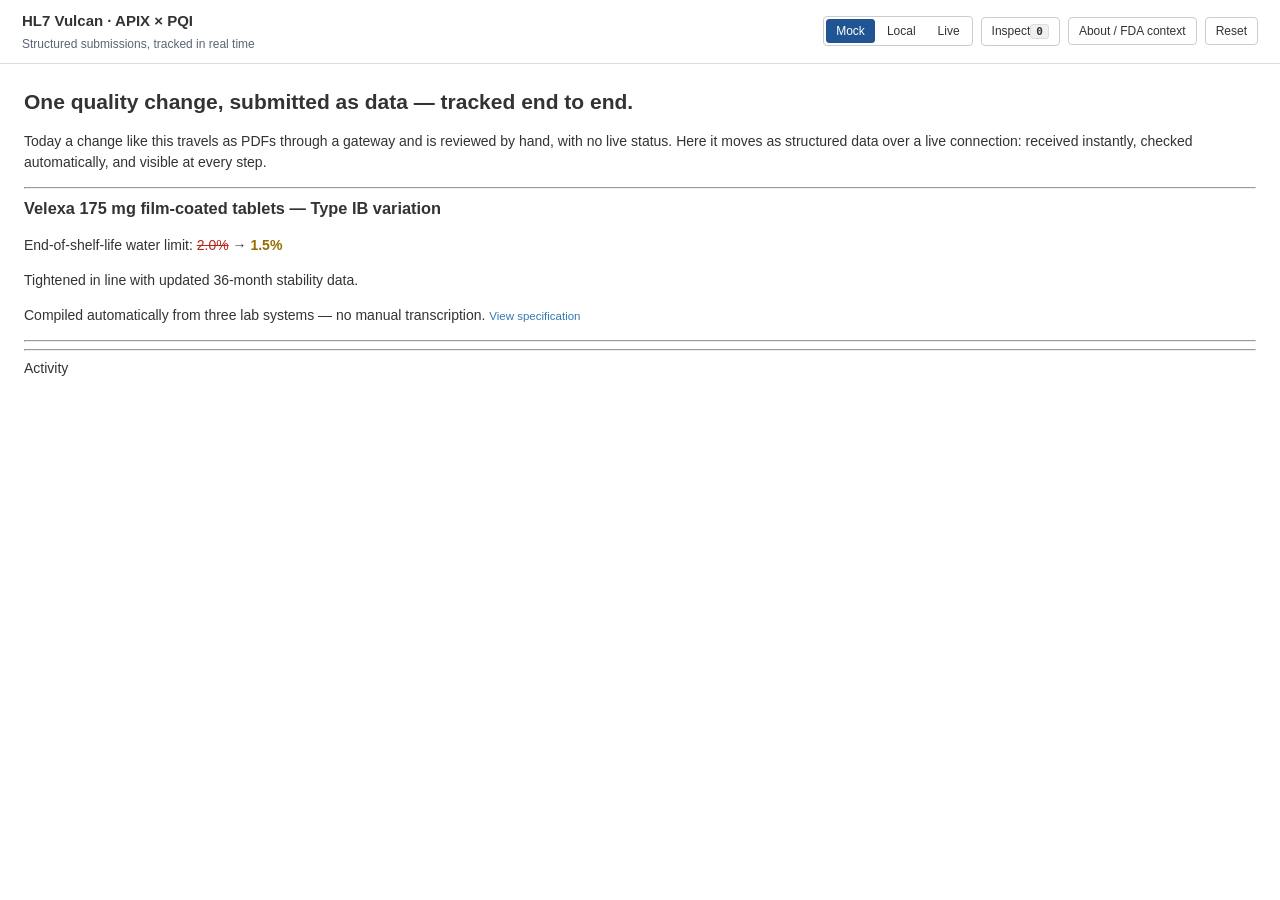
==== index.html @ dad95891 "WIP: new single-column UI shell — app.js/styles.css rebuild in progress Checkpoint of the redesigned" ====
<!DOCTYPE html>
<html lang="en">
<head>
  <meta charset="utf-8">
  <meta name="viewport" content="width=device-width, initial-scale=1">
  <title>APIX × PQI — Pharmaceutical Quality Variation Demo</title>
  <link rel="stylesheet" href="styles.css">
</head>
<body>
  <!-- ============================ HEADER (quiet) ============================ -->
  <header class="topbar">
    <div class="brand">
      <div class="brand-text">
        <h1>HL7 Vulcan · APIX × PQI</h1>
        <p>Structured submissions, tracked in real time</p>
      </div>
    </div>
    <div class="header-tools">
      <div class="backend" id="backend-toggle" role="group" aria-label="Backend">
        <button class="backend-opt on" id="backend-mock">Mock</button>
        <button class="backend-opt" id="backend-local">Local</button>
        <button class="backend-opt" id="backend-live">Live</button>
      </div>
      <input class="local-base" id="local-base" type="text" spellcheck="false"
             aria-label="Local server base URL" value="http://localhost:8080/fhir" hidden>
      <span class="live-indicator" id="live-indicator" hidden>hapi.fhir.org/baseR5</span>
      <button class="tool-btn" id="inspect-toggle" aria-expanded="false" title="Technical detail">
        Inspect <span class="io-count" id="io-count">0</span>
      </button>
      <button class="tool-btn" id="about-btn" title="About this demo / FDA context">About / FDA context</button>
      <button class="tool-btn" id="resetbtn" title="Start over">Reset</button>
    </div>
  </header>

  <!-- =========================== SINGLE-COLUMN STAGE ======================= -->
  <main class="stage" id="stage">
    <div class="column">

      <!-- ===== 2. Value line ===== -->
      <section class="value" aria-label="What this shows">
        <h2 class="value-head">One quality change, submitted as data — tracked end to end.</h2>
        <p class="value-sub">Today a change like this travels as PDFs through a gateway and is reviewed by hand,
          with no live status. Here it moves as structured data over a live connection: received instantly,
          checked automatically, and visible at every step.</p>
      </section>

      <hr class="rule">

      <!-- ===== 3. The case ===== -->
      <section class="case" aria-label="The submission">
        <h3 class="case-title">Velexa 175 mg film-coated tablets <span class="case-kind">— Type IB variation</span></h3>
        <p class="case-change">End-of-shelf-life water limit:
          <span class="diff-old" id="case-old">2.0%</span>
          <span class="case-to">→</span>
          <span class="diff-new" id="case-new">1.5%</span></p>
        <p class="case-reason">Tightened in line with updated 36-month stability data.</p>
        <p class="case-note">Compiled automatically from three lab systems — no manual transcription.
          <button class="link-btn" id="view-spec">View specification</button></p>
      </section>

      <hr class="rule">

      <!-- ===== 4. Workflow tracker ===== -->
      <nav class="tracker" id="tracker" aria-label="Submission progress"></nav>

      <!-- ===== 5. Current-step focus ===== -->
      <section class="focus" id="focus" aria-label="Current step"></section>

      <hr class="rule">

      <!-- ===== 6. Activity log ===== -->
      <section class="log-sec" aria-label="Activity">
        <div class="log-head">Activity</div>
        <div class="log" id="log"></div>
      </section>

      <!-- ===== 7. End payoff (after decision) ===== -->
      <section class="payoff" id="payoff" hidden></section>

      <!-- ===== future state · AI-assisted review (revealed from the payoff) ===== -->
      <div class="future" id="future" hidden></div>

    </div>
  </main>

  <!-- =================== INSPECT slide-over (the ONLY place FHIR appears) === -->
  <aside class="inspect" id="inspect" hidden>
    <div class="inspect-head">
      <span class="inspect-title">Inspect</span>
      <button class="inspect-close" id="inspect-close">×</button>
    </div>
    <div class="inspect-body">
      <p class="inspect-tech-note">Technical detail — real FHIR R5.</p>
      <div class="inspect-focus" id="inspect-focus"></div>
      <div class="inspect-sec" id="audit-sec" hidden>Audit trail
        <span class="audit-count" id="audit-count">0</span></div>
      <div class="audit-note" id="audit-note" hidden><code>Provenance</code> · 21 CFR Part 11 / ALCOA</div>
      <div class="audit-wrap" id="audit-wrap" hidden></div>
      <div class="inspect-sec">API calls</div>
      <div class="io-list" id="io-list"></div>
    </div>
  </aside>

  <script src="js/highlight.js"></script>
  <script src="js/codesystems.js"></script>
  <script src="js/terminology.js"></script>
  <script src="js/config.js"></script>
  <script src="js/fhir-server.js"></script>
  <script src="js/client.js"></script>
  <script src="js/seed.js"></script>
  <script src="js/pqi.js"></script>
  <script src="js/scenario.js"></script>
  <script src="js/store.js"></script>
  <script src="js/app.js"></script>
</body>
</html>
---- styles.css ----
/* APIX × PQI demo — re-skinned to the HL7 FHIR Implementation Guide aesthetic
   (build.fhir.org / hl7.org/fhir). Flat, sober, standards-grade. No external
   fonts/CDNs; file:// safe. NO gradients, NO box-shadows. */
:root {
  --bg: #ffffff;
  --bg-alt: #f7f8f9;          /* zebra / code panels */
  --ink: #333333;
  --ink-soft: #5b6573;
  --line: #dddddd;
  --line-strong: #c2cedd;
  --link: #337ab7;
  --link-hover: #23527c;
  --navy: #205493;            /* sparing headings / accent */
  --box-bg: #eef2f7;
  --box-border: #c2cedd;
  --resourcebox-bg: #d9e0e7;  /* iconic FHIR "Generated Narrative" box */
  --resourcebox-border: #8da1b4;
  --th-bg: #f0f0f0;
  /* status — muted, text/labels only */
  --green: #2e7d32;
  --amber: #946c00;
  --red: #b3261e;
  --green-bg: #eef6ee;
  --amber-bg: #fbf4e0;
  --red-bg: #f8e7e6;
  --radius: 4px;
  /* data-origin colors (Author assembly) — reuse the sober status tokens:
     LIMS = blue (--link) · Stability = green (--green) · Method = amber (--amber). */
  --org-lims: #337ab7;
  --org-stab: #2e7d32;
  --org-meth: #946c00;
}
* { box-sizing: border-box; }
[hidden] { display: none !important; }
html, body { height: 100%; margin: 0; }
body {
  background: var(--bg); color: var(--ink);
  font-family: "Helvetica Neue", Helvetica, Arial, system-ui, sans-serif;
  display: flex; flex-direction: column; height: 100vh; overflow: hidden; font-size: 14px; line-height: 1.5;
}
h1, h2, h3 { margin: 0; font-weight: 700; color: var(--ink); }
a { color: var(--link); text-decoration: none; }
a:hover { color: var(--link-hover); text-decoration: underline; }
.dim, .muted { color: var(--ink-soft); }
code, pre, .mono { font-family: Consolas, "Lucida Console", "Courier New", monospace; }

/* ---------- top bar + IG tab strip ---------- */
.topbar { display: flex; align-items: center; justify-content: space-between; gap: 24px;
  padding: 10px 22px; background: var(--bg); border-bottom: 1px solid var(--line); }
.brand { display: flex; align-items: center; gap: 12px; }
.logo { font-weight: 700; letter-spacing: .5px; background: var(--navy); color: #fff;
  width: 34px; height: 34px; display: grid; place-items: center; border-radius: var(--radius);
  font-size: 13px; font-family: Consolas, "Courier New", monospace; }
.brand-text h1 { font-size: 15px; font-weight: 700; }
.brand-text p { margin: 2px 0 0; font-size: 12px; color: var(--ink-soft); }

/* I/O inspector toggle (header) */
.io-count { min-width: 18px; text-align: center; font-family: Consolas, monospace; font-size: 11px; font-weight: 700;
  color: var(--ink); background: var(--th-bg); border: 1px solid var(--line); border-radius: 3px; padding: 0 5px; }

/* ---------- backend toggle + live indicator + tools ---------- */
.header-tools { display: flex; align-items: center; gap: 8px; flex-wrap: wrap; }
.backend { display: inline-flex; align-items: center; gap: 2px; background: var(--bg); border: 1px solid #ccc;
  border-radius: var(--radius); padding: 2px; }
.backend-label { font-size: 10px; font-weight: 700; letter-spacing: .4px; text-transform: uppercase;
  color: var(--ink-soft); padding: 0 6px 0 4px; }
.backend-opt { font-family: inherit; font-size: 12px; font-weight: 400; cursor: pointer; color: var(--ink);
  background: transparent; border: 1px solid transparent; border-radius: 3px; padding: 4px 9px; white-space: nowrap; }
.backend-opt:hover { background: var(--bg-alt); }
.backend-opt.on { color: #fff; background: var(--navy); border-color: var(--navy); }
.backend.live #backend-live.on { color: #fff; background: var(--red); border-color: var(--red); }
.backend.local #backend-local.on { color: #fff; background: var(--green); border-color: var(--green); }
.live-indicator { display: inline-flex; align-items: center; gap: 6px; font-size: 11px; font-weight: 700;
  color: var(--red); background: var(--red-bg); border: 1px solid var(--red); border-radius: 3px; padding: 3px 9px;
  white-space: nowrap; }
.live-indicator small { font-weight: 400; color: var(--ink-soft); }
.local-indicator { display: inline-flex; align-items: center; gap: 6px; font-size: 11px; font-weight: 700;
  color: var(--green); background: var(--green-bg); border: 1px solid var(--green); border-radius: 3px; padding: 3px 6px;
  white-space: nowrap; }
.local-indicator small { font-weight: 400; color: var(--ink-soft); }
.local-base { font-family: inherit; font-size: 11px; font-weight: 400; color: var(--ink); background: var(--bg);
  border: 1px solid var(--green); border-radius: 3px; padding: 2px 5px; width: 178px; }
.tool-btn { display: inline-flex; align-items: center; cursor: pointer; font-family: inherit; text-decoration: none;
  font-size: 12px; font-weight: 400; color: var(--ink); background: var(--bg); border: 1px solid #ccc;
  border-radius: var(--radius); padding: 6px 10px; white-space: nowrap; }
.tool-btn:hover { background: var(--bg-alt); text-decoration: none; color: var(--ink); }
.tool-btn.on { color: var(--navy); border-color: var(--line-strong); background: var(--box-bg); }

/* in-flight Next button while a step awaits a real round-trip */
.btn-primary.busy { opacity: .65; cursor: progress; }
.btn-primary.busy::after { content: '\2026'; }

/* "View on public server" verify link — a normal prominent monospace blue link */
.verify-link { font-family: Consolas, "Courier New", monospace; font-size: 12px; font-weight: 700;
  color: var(--link); text-decoration: underline; margin-left: 8px; white-space: nowrap; }
.verify-link:hover { color: var(--link-hover); }
.io-verify { margin-top: 8px; }
.conv-msg .verify-link { margin-left: 8px; }
.live-note { color: var(--amber); font-weight: 400; }
.about-table td { vertical-align: top; }
.val-table .sim { color: var(--amber); font-weight: 700; }
/* honesty / maturity callout in the About-FDA panel — sober amber, IG-styled */
.fda-honesty { font-size: 12.5px; line-height: 1.55; color: var(--ink); background: var(--amber-bg);
  border: 1px solid #e6d49a; border-left: 3px solid var(--amber); border-radius: var(--radius);
  padding: 9px 12px; margin: 4px 0 6px; }

/* ---------- status spine — the always-visible anchor ---------- */
.spine { display: flex; align-items: center; gap: 0; padding: 10px 24px; background: var(--bg-alt);
  border-bottom: 1px solid var(--line); overflow-x: auto; }
.sp-node { display: flex; align-items: center; gap: 8px; white-space: nowrap; flex-shrink: 0; }
.sp-mark { width: 18px; height: 18px; border-radius: 50%; border: 1px solid var(--line); background: var(--bg);
  display: grid; place-items: center; font-size: 10px; color: transparent; flex-shrink: 0; }
.sp-lbl { font-size: 12.5px; color: var(--ink-soft); }
.sp-ts { font-size: 10.5px; color: var(--ink-soft); font-family: Consolas, monospace; }
.sp-sep { flex: 1; min-width: 18px; height: 1px; background: var(--line); margin: 0 10px; }
.sp-node.done .sp-mark { background: var(--green); border-color: var(--green); color: #fff; }
.sp-node.done .sp-mark::after { content: "\2713"; }
.sp-node.done .sp-lbl { color: var(--ink); }
.sp-node.cur .sp-mark { border-color: var(--navy); background: var(--navy); color: #fff; }
.sp-node.cur .sp-lbl { color: var(--navy); font-weight: 700; }

/* ---------- stage + two role panes ---------- */
.stage { flex: 1; overflow: auto; padding: 22px 24px; min-height: 0; }
.panes { display: grid; grid-template-columns: 1fr 1fr; gap: 22px; max-width: 1280px; margin: 0 auto;
  align-items: start; }
.pane { background: var(--bg); border: 1px solid var(--line); border-radius: var(--radius);
  padding: 0; min-height: 360px; transition: border-color 120ms ease; }
.pane.is-active { border-color: var(--line-strong); }
.pane:not(.is-active) { opacity: .82; }
.pane-head { display: flex; align-items: baseline; gap: 9px; padding: 13px 18px; border-bottom: 1px solid var(--line); }
.pane.is-active .pane-head { background: var(--box-bg); }
.pane-title { font-size: 15px; font-weight: 700; color: var(--ink); }
.pane-head small { margin-left: auto; color: var(--ink-soft); font-weight: 400; font-size: 11px;
  text-transform: uppercase; letter-spacing: .5px; }
.ph-tag { font-family: Consolas, monospace; font-size: 11px; font-weight: 700; color: var(--navy);
  background: var(--box-bg); border: 1px solid var(--box-border); border-radius: 3px; padding: 1px 6px; }
.pane.is-active .ph-tag { background: var(--bg); }
.pane-body { padding: 16px 18px; display: flex; flex-direction: column; gap: 16px; }

.stage-block { }
.block-label { font-size: 11px; font-weight: 700; text-transform: uppercase; letter-spacing: .6px;
  color: var(--navy); margin-bottom: 12px; display: flex; align-items: center; justify-content: space-between; gap: 10px; }
.empty-state { color: var(--ink-soft); text-align: center; padding: 80px 0; font-size: 14px; }

.row-changed { background: var(--amber-bg); }
.diff-old { color: var(--red); text-decoration: line-through; }
.diff-new { color: var(--amber); font-weight: 700; }

/* Author · harmonization mapping table (fills row by row) */
.map-table { width: 100%; font-size: 12.5px; }
.map-table th, .map-table td { padding: 6px 9px; border: 1px solid var(--line); text-align: left; vertical-align: top; }
.map-table th { background: var(--th-bg); font-weight: 700; font-size: 11px; }
/* each row arrives FROM its source: slides in from the left carrying a colored
   source lane (the left border). Calm, staggered (~140ms), no bounce. */
.map-row { opacity: 0; transform: translateX(-8px); transition: opacity 160ms ease, transform 160ms ease; }
.map-row.in { opacity: 1; transform: none; }
.map-row td:first-child { border-left-width: 3px; }
.map-row.org-lims td:first-child { border-left-color: var(--org-lims); }
.map-row.org-stab td:first-child { border-left-color: var(--org-stab); }
.map-row.org-meth td:first-child { border-left-color: var(--org-meth); }
.map-table code { font-family: Consolas, "Courier New", monospace; font-size: 11px; color: var(--ink-soft); }
.m-disp { color: var(--ink); }
.m-tgt { color: var(--navy); font-weight: 700; }
.m-src { font-size: 11px; color: var(--ink-soft); white-space: nowrap; }
.m-src .src-dot { display: inline-block; margin-right: 5px; vertical-align: middle; }

/* Author · consolidated spec (compact table + Document/FHIR toggle) */
.seg { display: inline-flex; border: 1px solid #ccc; border-radius: var(--radius); overflow: hidden; background: var(--bg); }
.seg-btn { cursor: pointer; border: none; background: var(--bg); color: var(--ink); font-family: inherit;
  font-size: 12px; font-weight: 400; padding: 5px 12px; }
.seg-btn + .seg-btn { border-left: 1px solid #ccc; }
.seg-btn.on { background: var(--navy); color: #fff; }
.seg-btn:not(.on):hover { background: var(--bg-alt); }
.cons-change { margin: 0 0 12px; font-size: 12.5px; color: var(--ink); background: var(--amber-bg);
  padding: 9px 12px; border-radius: var(--radius); border-left: 3px solid var(--amber); }
.chg-tag { font-size: 10px; font-weight: 700; text-transform: uppercase; letter-spacing: .4px;
  color: var(--ink-soft); margin-right: 6px; }
.spec-table { width: 100%; font-size: 12.5px; }
.spec-table th, .spec-table td { padding: 6px 9px; border: 1px solid var(--line); text-align: left; vertical-align: top; }
.spec-table th { background: var(--th-bg); font-weight: 700; font-size: 11px; }
.cons-json { max-height: 340px; margin: 0; }

/* Industry · Track — quiet activity feed */
.feed { display: flex; flex-direction: column; gap: 5px; max-height: 240px; overflow: auto; }
.feed-row { display: flex; align-items: baseline; gap: 10px; padding: 6px 10px; border: 1px solid var(--line);
  border-left: 3px solid var(--green); border-radius: var(--radius); background: var(--bg-alt); font-size: 12.5px; }
.feed-time { font-family: Consolas, monospace; font-size: 10.5px; color: var(--ink-soft); flex-shrink: 0; }
.feed-msg { color: var(--ink); flex: 1; line-height: 1.5; }
.link-btn { border: none; background: none; color: var(--link); cursor: pointer; font-size: 11.5px;
  font-weight: 400; font-family: inherit; padding: 0; flex-shrink: 0; }
.link-btn:hover { text-decoration: underline; }

/* ---------- documents (both panes) ---------- */
.pkg-head, .payload-head { font-size: 11px; color: var(--ink-soft); text-transform: uppercase; letter-spacing: .6px;
  margin-bottom: 8px; font-weight: 700; }
.doc { display: flex; align-items: center; gap: 9px; padding: 7px 10px; border: 1px solid var(--line);
  border-radius: var(--radius); margin-bottom: 5px; font-size: 12.5px; background: var(--bg-alt); }
.doc-spec { border-color: var(--line-strong); background: var(--box-bg); }
.doc-ic { font-family: Consolas, "Courier New", monospace; font-size: 10px; font-weight: 700; color: var(--ink-soft);
  background: var(--bg); border: 1px solid var(--line); border-radius: 3px; padding: 1px 5px; flex-shrink: 0; }
.doc-title { flex: 1; overflow: hidden; text-overflow: ellipsis; white-space: nowrap; }
.doc-size { color: var(--ink-soft); font-size: 10.5px; font-family: Consolas, monospace; }

/* ---------- automatic in-flight chain (conformance / received / validated) ---------- */
/* The conformance tag on the landed payload, and the regulator's auto-summary.
   Sober green when satisfied, never shouty — these are automatic, not human acts. */
.conf-line { margin: 2px 0 8px; display: flex; align-items: center; gap: 8px; flex-wrap: wrap; }
.conf-tag { font-size: 11px; font-weight: 700; border-radius: var(--radius); padding: 2px 8px;
  border: 1px solid var(--line); }
.conf-ok { color: var(--green); background: var(--green-bg); border-color: #c3ddc4; }
.conf-err { color: #fff; background: var(--red); border-color: var(--red); }
.conf-note { font-size: 11px; color: var(--ink-soft); font-family: Consolas, monospace; }
.lbl-auto { font-weight: 600; color: var(--green); background: var(--green-bg); border: 1px solid #c3ddc4;
  border-radius: 999px; padding: 0 7px; font-size: 9.5px; letter-spacing: .3px; margin-left: 6px; text-transform: none; }
.reg-auto { display: flex; align-items: center; gap: 8px; flex-wrap: wrap; margin: 8px 0 4px;
  padding: 8px 10px; background: var(--green-bg); border: 1px solid #c3ddc4; border-radius: var(--radius); }
.reg-auto-lbl { font-size: 10.5px; font-weight: 700; text-transform: uppercase; letter-spacing: .5px;
  color: var(--green); margin-right: auto; }
.auto-tag { font-size: 11.5px; color: var(--ink-soft); }
.auto-tag.on { color: var(--green); font-weight: 700; }

/* ---------- Health Authority — received / review ---------- */
.reg-status { display: flex; align-items: center; gap: 8px; flex-wrap: wrap; margin-bottom: 14px;
  background: var(--bg-alt); border: 1px solid var(--line); border-radius: var(--radius); padding: 10px 12px; }
.reg-status .rs-label { font-size: 12px; color: var(--ink-soft); margin-right: auto; }
.badge { font-size: 11.5px; padding: .15em .5em; border-radius: 3px; border: 1px solid var(--line);
  background: var(--th-bg); color: var(--ink); }
.badge-status { color: var(--navy); border-color: var(--box-border); background: var(--box-bg); font-family: Consolas, monospace; }
.badge-biz { color: var(--amber); border-color: #e3cd92; background: var(--amber-bg); font-weight: 700; }
.badge-proc { color: var(--ink-soft); font-family: Consolas, monospace; }

.review-actions { display: flex; gap: 8px; flex-wrap: wrap; margin: 10px 0; }
.review-actions button { cursor: pointer; border: 1px solid #ccc; background: var(--bg); color: var(--ink);
  border-radius: var(--radius); padding: 7px 12px; font-size: 12.5px; font-weight: 400; font-family: inherit; }
.review-actions button:hover { background: var(--bg-alt); }
.review-actions .btn-accent { border-color: var(--line-strong); color: var(--navy); }
.val-sub { font-size: 12px; color: var(--ink-soft); margin: 10px 0 8px; }

/* ---------- per-side workflow (the driver) ---------- */
.flow { list-style: none; margin: 0 0 4px; padding: 0; display: flex; flex-direction: column; gap: 8px; }
.flow:empty { display: none; }
.fl-item { display: flex; align-items: flex-start; gap: 10px; }
.fl-mark { width: 16px; height: 16px; border-radius: 50%; border: 1px solid var(--line); background: var(--bg);
  display: grid; place-items: center; font-size: 9px; color: transparent; flex-shrink: 0; margin-top: 3px; }
.fl-mark.fl-done { background: var(--green); border-color: var(--green); color: #fff; }
.fl-mark.fl-done::after { content: "\2713"; }
.fl-mark.fl-live { border-color: var(--navy); background: var(--navy); }
.fl-body { flex: 1; min-width: 0; }
.fl-label { font-size: 13px; color: var(--ink); padding-top: 1px; }
.fl-done .fl-label { color: var(--ink-soft); }
.fl-pending .fl-label { color: var(--ink-soft); }
.fl-wait { font-size: 11.5px; color: var(--ink-soft); font-style: italic; margin-top: 2px; }
.fl-action { margin-top: 0; }

/* ---------- subscription-notification crossing cue (between the panes) ---------- */
.xing { position: absolute; top: 6px; left: 50%; transform: translateX(-50%); z-index: 40;
  display: inline-flex; align-items: center; gap: 8px; pointer-events: none;
  background: var(--box-bg); border: 1px solid var(--box-border); border-radius: 999px;
  padding: 5px 13px; font-size: 12px; opacity: 0; }
.xing.show { animation: xing-cross 1500ms ease both; }
.xing-tag { font-family: Consolas, monospace; font-size: 10.5px; font-weight: 700; color: var(--navy);
  text-transform: uppercase; letter-spacing: .4px; }
.xing-arrow { color: var(--navy); font-weight: 700; }
.xing-dest { font-size: 12px; font-weight: 700; color: var(--ink); }
.xing-msg { font-size: 11.5px; color: var(--ink-soft); border-left: 1px solid var(--line); padding-left: 8px; }
@keyframes xing-cross {
  0% { opacity: 0; transform: translateX(-50%) translateY(-4px); }
  18% { opacity: 1; transform: translateX(-50%) translateY(0); }
  82% { opacity: 1; transform: translateX(-50%) translateY(0); }
  100% { opacity: 0; transform: translateX(-50%) translateY(2px); }
}
.stage { position: relative; }
/* the receiving pane briefly emphasizes */
.pane.recv { animation: pane-recv 900ms ease both; }
@keyframes pane-recv {
  0% { border-color: var(--navy); background: var(--box-bg); }
  100% { border-color: var(--line); background: var(--bg); }
}

/* ---------- Author · data-origin legend + color-coded assembly ---------- */
.src-legend { display: flex; flex-wrap: wrap; gap: 12px; margin-bottom: 12px; }
.src-legend:empty { display: none; }
.src-chip { display: inline-flex; align-items: center; gap: 6px; font-size: 11.5px; color: var(--ink-soft); }
.src-dot { width: 9px; height: 9px; border-radius: 50%; flex-shrink: 0; }
.org-lims .src-dot, .org-lims.src-dot { background: var(--org-lims); }
.org-stab .src-dot, .org-stab.src-dot { background: var(--org-stab); }
.org-meth .src-dot, .org-meth.src-dot { background: var(--org-meth); }
/* tint each datum by origin: a subtle colored left-border (not a full fill) */
.spec-table .org-cell { border-left-width: 3px; }
.spec-table .org-cell.org-lims { border-left-color: var(--org-lims); }
.spec-table .org-cell.org-stab { border-left-color: var(--org-stab); }
.spec-table .org-cell.org-meth { border-left-color: var(--org-meth); }
.spec-table .org-th { border-bottom-width: 3px; }
.spec-table .org-th.org-lims { border-bottom-color: var(--org-lims); }
.spec-table .org-th.org-stab { border-bottom-color: var(--org-stab); }
.spec-table .org-th.org-meth { border-bottom-color: var(--org-meth); }
/* gentle staggered assembly reveal (no bounce) */
.spec-table tr.asm { opacity: 0; transform: translateY(3px); transition: opacity 180ms ease, transform 180ms ease; }
.spec-table tr.asm.in { opacity: 1; transform: none; }

/* ---------- controls (Reset + tiny progress) ---------- */
.controls { display: flex; align-items: center; gap: 14px; padding: 12px 24px; background: var(--bg); border-top: 1px solid var(--line); }
.progress { flex: 1; font-size: 12px; color: var(--ink-soft); font-family: Consolas, monospace; }
.btn-primary { cursor: pointer; border: 1px solid #2e6da4; border-radius: var(--radius); padding: 8px 18px;
  font-size: 13.5px; font-weight: 400; background: var(--link); color: #fff; font-family: inherit; }
.btn-primary:hover { background: var(--link-hover); }
.btn-primary:disabled { opacity: .5; cursor: default; }
.btn-ghost { cursor: pointer; border: 1px solid #ccc; background: var(--bg); color: var(--ink);
  border-radius: var(--radius); padding: 8px 14px; font-size: 13px; font-family: inherit; }
.btn-ghost:hover { background: var(--bg-alt); }

/* FHIR "Generated Narrative" resource box for JSON / resource displays */
.modal-json { font-family: Consolas, "Lucida Console", "Courier New", monospace; font-size: 12.5px; line-height: 1.5;
  white-space: pre-wrap; background: var(--bg-alt); color: var(--ink); border: 1px solid var(--line);
  border-radius: var(--radius); padding: 14px; max-height: 66vh; overflow: auto; }
.tok-key { color: var(--navy); font-weight: 700; } .tok-str { color: #0a7d52; } .tok-num { color: #a6510a; }
.tok-bool { color: #8a2a90; } .tok-null { color: var(--ink-soft); }

/* rendered eCTD doc */
.ectd-doc { border: 1px solid var(--line); border-radius: var(--radius); padding: 22px 26px; background: var(--bg); }
.ectd-head { display: flex; justify-content: space-between; font-size: 11px; letter-spacing: 1px; color: var(--ink-soft);
  border-bottom: 1px solid var(--line); padding-bottom: 6px; text-transform: uppercase; }
.ectd-doc h2 { font-size: 18px; margin: 14px 0 4px; border-bottom: 1px solid var(--line); padding-bottom: 4px; }
.ectd-meta { font-size: 12px; color: var(--ink-soft); margin: 0 0 16px; }
.ectd-table { width: 100%; border-collapse: collapse; font-size: 12.5px; }
.ectd-table th, .ectd-table td { border: 1px solid var(--line); padding: 6px 9px; text-align: left; vertical-align: top; }
.ectd-table th { background: var(--th-bg); font-size: 11px; font-weight: 700; }
.ectd-table .row-changed { background: var(--amber-bg); }
.ectd-foot { font-size: 12.5px; color: var(--ink-soft); margin-top: 16px; border-top: 1px solid var(--line); padding-top: 12px; }

/* ---------- table.grid — the dominant IG visual ---------- */
table.grid, .val-table, .ectd-table { border-collapse: collapse; }
.val-table { width: 100%; }
.val-table th, .val-table td { padding: 6px 9px; border: 1px solid var(--line); text-align: left; font-size: 13px; vertical-align: top; }
.val-table th { background: var(--th-bg); font-weight: 700; color: var(--ink); }
.val-table tbody tr:nth-child(even) { background: var(--bg-alt); }
.val-table .pass { color: var(--green); font-weight: 700; }
.val-table .fail { color: var(--red); font-weight: 700; }
.val-table .val-fail-row { background: var(--red-bg); }
.val-table .val-fail-row td { color: var(--red); font-weight: 700; }
.muted { color: var(--ink-soft); font-size: 13px; }

/* validation banner — the FAIL moment: clear red, but sober */
.val-banner { font-size: 14px; font-weight: 700; border-radius: var(--radius); padding: 10px 14px; margin: 6px 0 12px; }
.val-banner-fail { color: #fff; background: var(--red); }
.val-banner-pass { color: var(--green); background: var(--green-bg); border: 1px solid #c3ddc4; }
.val-punch { font-size: 13px; color: var(--red); background: var(--red-bg); border-left: 3px solid var(--red);
  border-radius: var(--radius); padding: 9px 12px; margin: 0 0 12px; line-height: 1.5; }

/* ---------- batch toggle (regulator) ---------- */
.batch-toggle { display: flex; align-items: center; gap: 8px; margin-bottom: 10px; flex-wrap: wrap; }
.batch-lbl { font-size: 12.5px; color: var(--ink-soft); font-weight: 700; }
.batch-opt { cursor: pointer; font-family: inherit; font-size: 12.5px; font-weight: 400; border-radius: var(--radius);
  padding: 5px 11px; border: 1px solid #ccc; background: var(--bg); color: var(--ink); }
.batch-opt:hover { background: var(--bg-alt); }
#batch-good.on { color: #fff; background: var(--green); border-color: var(--green); }
#batch-bad.on { color: #fff; background: var(--red); border-color: var(--red); }

/* ---------- decision branch (three regulator actions) ---------- */
.decision { background: var(--bg-alt); border: 1px solid var(--line); border-radius: var(--radius); padding: 12px; margin-bottom: 12px; }
.decide-hint:not(:empty) { font-size: 12.5px; color: var(--ink-soft); line-height: 1.5; margin: 0 0 10px; }
.decision-btns { display: flex; gap: 8px; flex-wrap: wrap; }
.dec-btn { cursor: pointer; font-family: inherit; font-size: 13px; font-weight: 700; border-radius: var(--radius);
  padding: 8px 14px; border: 1px solid #ccc; background: var(--bg); color: var(--ink); }
.dec-btn:disabled { opacity: .45; cursor: default; }
.dec-approve { color: var(--green); }
.dec-approve:not(:disabled):hover { background: var(--green-bg); border-color: #c3ddc4; }
.dec-info { color: var(--navy); }
.dec-info:not(:disabled):hover { background: var(--box-bg); border-color: var(--box-border); }
.dec-reject { color: var(--red); }
.dec-reject:not(:disabled):hover { background: var(--red-bg); border-color: #e3b3b0; }

/* ---------- end summary (terminal only): cycle time + adoption ---------- */
.summary { max-width: 1280px; margin: 22px auto 0; background: var(--bg); border: 1px solid var(--line-strong);
  border-radius: var(--radius); padding: 18px 22px; }
.sum-head { font-size: 14px; font-weight: 700; color: var(--navy); margin-bottom: 14px;
  border-bottom: 1px solid var(--line); padding-bottom: 4px; }
.ct-bars { display: flex; flex-direction: column; gap: 8px; margin-bottom: 12px; }
.ct-row { display: grid; grid-template-columns: 250px 1fr 80px; align-items: center; gap: 12px; }
.ct-lbl { font-size: 13.5px; font-weight: 400; color: var(--ink); }
.ct-bar { height: 14px; background: var(--bg-alt); border: 1px solid var(--line); border-radius: 3px; overflow: hidden; }
.ct-fill { display: block; height: 100%; background: var(--navy); }
.ct-val { font-size: 13.5px; font-weight: 700; font-family: Consolas, monospace; color: var(--navy); text-align: right; }
.ct-total { font-size: 14px; padding: 10px 0; border-top: 1px solid var(--line); }
.ct-total strong { color: var(--green); font-size: 16px; }
.ct-baseline { font-size: 13px; color: var(--ink-soft); margin-left: 8px; }
.adopt-list { margin: 6px 0 0; padding-left: 20px; display: flex; flex-direction: column; gap: 6px; }
.adopt-list li { font-size: 13.5px; line-height: 1.5; }

/* ---------- Inspect slide-over (the ONE detail affordance) ---------- */
.inspect { position: fixed; top: 0; right: 0; bottom: 0; width: 480px; max-width: 92vw; z-index: 60;
  background: var(--bg); border-left: 1px solid var(--line-strong); display: flex; flex-direction: column; }
.inspect-head { display: flex; align-items: center; justify-content: space-between; gap: 10px;
  padding: 12px 16px; border-bottom: 1px solid var(--line); background: var(--bg-alt); }
.inspect-title { font-size: 12.5px; font-weight: 700; color: var(--navy); text-transform: uppercase; letter-spacing: .5px; }
.inspect-close { background: none; border: none; color: var(--ink-soft); font-size: 18px; cursor: pointer; font-family: Consolas, monospace; }
.inspect-body { flex: 1; overflow: auto; padding: 14px 16px; display: flex; flex-direction: column; gap: 10px; }
.inspect-focus:empty { display: none; }
.if-title { font-size: 13px; font-weight: 700; color: var(--navy); margin-bottom: 8px;
  border-bottom: 1px solid var(--line); padding-bottom: 4px; }
.inspect-sec { font-size: 10px; text-transform: uppercase; letter-spacing: .6px; font-weight: 700; color: var(--ink-soft);
  margin-top: 6px; border-top: 1px solid var(--line); padding-top: 10px; }

/* ---------- audit trail (FHIR Provenance) — inside the Inspect slide-over ---------- */
.audit-count { font-family: Consolas, monospace; font-size: 11px; font-weight: 700; color: var(--ink);
  background: var(--th-bg); border: 1px solid var(--line); border-radius: 3px; padding: 0 5px; margin-left: 4px; }
.audit-note { font-size: 11.5px; line-height: 1.5; color: var(--ink-soft); background: var(--box-bg);
  border: 1px solid var(--box-border); border-left: 3px solid var(--navy); border-radius: var(--radius); padding: 8px 11px; }
.audit-note code { color: var(--navy); }
.audit-table { width: 100%; }
.audit-table th, .audit-table td { padding: 5px 8px; border: 1px solid var(--line); text-align: left;
  font-size: 11.5px; vertical-align: top; }
.audit-table th { background: var(--th-bg); font-weight: 700; color: var(--ink); }
.audit-table tbody tr:nth-child(even) { background: var(--bg-alt); }
.aud-when { font-family: Consolas, monospace; white-space: nowrap; color: var(--ink-soft); }
.aud-role { font-size: 10px; text-transform: uppercase; letter-spacing: .4px; color: var(--ink-soft); }
.aud-act { font-family: Consolas, monospace; font-size: 10px; font-weight: 700; color: var(--navy);
  background: var(--box-bg); border: 1px solid var(--box-border); border-radius: 3px; padding: 0 5px; }
.aud-more { font-size: 10px; color: var(--ink-soft); }
.aud-why { color: var(--ink); }

.io-list { display: flex; flex-direction: column; gap: 8px; }
.io-entry { border: 1px solid var(--line); border-radius: var(--radius); overflow: hidden; background: var(--bg); }
.io-sum { width: 100%; display: flex; align-items: center; gap: 8px; cursor: pointer; text-align: left;
  font-family: inherit; border: none; background: none; padding: 8px 11px; border-left: 3px solid var(--line); }
.io-sum.io-ok { border-left-color: var(--green); }
.io-sum.io-err { border-left-color: var(--red); }
.io-sum.io-neu { border-left-color: var(--ink-soft); }
.io-sum:hover { background: var(--bg-alt); }
.io-method { font-family: Consolas, monospace; font-size: 10.5px; font-weight: 700; color: var(--navy);
  background: var(--box-bg); border: 1px solid var(--box-border); border-radius: 3px; padding: 1px 6px; flex-shrink: 0; }
.io-url { font-family: Consolas, monospace; font-size: 11px; color: var(--ink); overflow: hidden;
  text-overflow: ellipsis; white-space: nowrap; max-width: 140px; flex-shrink: 0; }
.io-arrow { color: var(--ink-soft); font-size: 11px; }
.io-status { font-family: Consolas, monospace; font-size: 11px; font-weight: 700; flex-shrink: 0; }
.io-ok .io-status { color: var(--green); } .io-err .io-status { color: var(--red); } .io-neu .io-status { color: var(--ink-soft); }
.io-label { font-size: 11px; color: var(--ink-soft); margin-left: auto; overflow: hidden; text-overflow: ellipsis;
  white-space: nowrap; text-align: right; }
.io-detail { padding: 4px 12px 12px; border-top: 1px solid var(--line); }
.io-sec { font-size: 10px; text-transform: uppercase; letter-spacing: .6px; font-weight: 700; color: var(--ink-soft); margin: 12px 0 6px; }
.io-line { font-family: Consolas, monospace; font-size: 11.5px; color: var(--ink); word-break: break-all; }
.io-line .io-k, .io-h span { font-weight: 700; color: var(--navy); }
.io-h { font-family: Consolas, monospace; font-size: 11px; color: var(--ink-soft); margin-top: 2px; word-break: break-all; }
.io-json { max-height: 280px; margin: 6px 0 0; font-size: 12px; line-height: 1.5; }
.io-empty { font-size: 11.5px; color: var(--ink-soft); font-style: italic; margin-top: 4px; }

/* ---------- Author · map table reshaped to Local term → PQI term ---------- */
.map-arrow-th { width: 18px; }
.m-local { position: relative; }
.m-src-tag { display: inline-flex; align-items: center; gap: 5px; font-size: 10px; font-weight: 700;
  text-transform: uppercase; letter-spacing: .3px; color: var(--ink-soft); margin-right: 7px; vertical-align: middle; }
.m-arrow { text-align: center; color: var(--navy); font-weight: 700; }

/* consolidated spec · per-origin legend */
.cons-legend { display: flex; flex-wrap: wrap; gap: 14px; margin-top: 10px; padding-top: 8px;
  border-top: 1px solid var(--line); }

/* ---------- #3 Human-readable Task card (Inspect) ---------- */
.tk-card { border: 1px solid var(--line); border-radius: var(--radius); overflow: hidden; }
.tk-row { display: flex; gap: 10px; padding: 7px 11px; border-top: 1px solid var(--line); font-size: 12.5px; }
.tk-row:first-child { border-top: none; }
.tk-head { background: var(--box-bg); }
.tk-k { flex: 0 0 130px; color: var(--ink-soft); font-weight: 700; font-size: 11.5px; }
.tk-v { flex: 1; min-width: 0; color: var(--ink); }
.tk-v small { color: var(--ink-soft); }
.tk-v code { font-size: 11px; color: var(--ink-soft); }
.tk-block { flex-direction: column; gap: 5px; }
.tk-gloss { font-size: 12px; line-height: 1.5; color: var(--ink); background: var(--box-bg);
  border-left: 3px solid var(--navy); padding: 8px 11px; }
.tk-reason { background: var(--red-bg); border-left-color: var(--red); }
.tk-docs { list-style: none; margin: 0; padding: 0; display: flex; flex-direction: column; gap: 4px; }
.tk-docs li { display: flex; align-items: center; gap: 7px; font-size: 12px; }
.tk-none { color: var(--ink-soft); font-style: italic; font-size: 12px; }
.tk-raw-toggle { margin-top: 10px; }
.tk-raw { margin-top: 8px; }

/* ---------- #2 APIX wrapper — layered "boxes within boxes" ---------- */
.wrap-intro { font-size: 12.5px; color: var(--ink-soft); line-height: 1.5; margin: 0 0 12px; }
.wrap-intro code { color: var(--navy); }
.wrap-layer { border: 1px solid var(--box-border); border-radius: var(--radius); padding: 10px 12px;
  background: var(--bg); margin-top: 8px; }
.wl-task { border-left: 3px solid var(--navy); }
.wl-docref { border-left: 3px solid var(--org-lims); }
.wl-binary { border-left: 3px solid var(--amber); }
.wl-bundle { border-left: 3px solid var(--green); }
.wl-head { font-size: 12.5px; color: var(--ink); margin-bottom: 7px; }
.wl-tag { font-family: Consolas, monospace; font-size: 11px; font-weight: 700; color: var(--navy);
  background: var(--box-bg); border: 1px solid var(--box-border); border-radius: 3px; padding: 1px 6px; margin-right: 6px; }
.wl-meta { display: flex; flex-direction: column; gap: 3px; font-size: 12px; color: var(--ink); }
.wl-meta code { font-size: 11px; color: var(--ink-soft); }
.wl-arrow { font-family: Consolas, monospace; font-size: 11px; color: var(--ink-soft); margin: 8px 0 0; }
.wl-b64 { font-family: Consolas, monospace; font-size: 11px; color: var(--ink-soft); word-break: break-all;
  background: var(--bg-alt); border: 1px solid var(--line); border-radius: 3px; padding: 6px 8px; margin: 4px 0 6px; }
.wl-decode { font-weight: 700; }
.wl-decoded { color: var(--green); cursor: default; }
.wl-bundle-json { max-height: 300px; margin: 0; }

/* ---------- #4 HA declutter — compact auto-line + prominent received docs ---------- */
.reg-status { background: none; border: none; padding: 0; margin-bottom: 12px; }
.reg-status:empty { display: none; }
.reg-auto-line { display: flex; align-items: center; gap: 9px; flex-wrap: wrap; font-size: 11.5px;
  padding: 7px 11px; background: var(--green-bg); border: 1px solid #c3ddc4; border-radius: var(--radius); }
.reg-auto-line .reg-auto-lbl { font-size: 10px; font-weight: 700; text-transform: uppercase; letter-spacing: .5px;
  color: var(--green); margin-right: 2px; }
.reg-doc { display: flex; align-items: center; gap: 12px; width: 100%; text-align: left; cursor: pointer;
  font-family: inherit; padding: 13px 15px; margin-bottom: 8px; border: 1px solid var(--line-strong);
  border-radius: var(--radius); background: var(--box-bg); }
.reg-doc:hover { border-color: var(--navy); background: var(--bg-alt); }
.reg-doc-ic { font-family: Consolas, monospace; font-size: 12px; font-weight: 700; color: var(--navy);
  background: var(--bg); border: 1px solid var(--box-border); border-radius: 3px; padding: 5px 9px; flex-shrink: 0; }
.reg-doc-main { flex: 1; min-width: 0; display: flex; flex-direction: column; gap: 4px; }
.reg-doc-title { font-size: 13.5px; font-weight: 700; color: var(--ink); }
.reg-doc-meta { font-size: 11.5px; color: var(--ink-soft); }
.reg-doc-meta code { font-size: 11px; }
.reg-doc-open { font-size: 12px; color: var(--link); font-weight: 700; white-space: nowrap; flex-shrink: 0; }

/* ---------- #5 RSI exchange — the back-and-forth between the two desks ---------- */
.conv { display: flex; flex-direction: column; gap: 10px; }
.conv-msg { border: 1px solid var(--line); border-radius: var(--radius); padding: 10px 12px; font-size: 12.5px; }
.conv-ha { border-left: 3px solid var(--navy); background: var(--box-bg); }
.conv-ind { border-left: 3px solid var(--green); background: var(--green-bg); }
.conv-from { font-size: 11px; font-weight: 700; color: var(--ink); margin-bottom: 6px;
  display: flex; align-items: center; gap: 8px; }
.conv-code { font-family: Consolas, monospace; font-size: 10px; font-weight: 700; color: var(--ink-soft);
  background: var(--bg); border: 1px solid var(--line); border-radius: 3px; padding: 1px 6px; }
.conv-body { color: var(--ink); line-height: 1.55; }

/* ---------- anchor band: PQI · APIX · the review (instant orientation) ---------- */
.anchor { display: grid; grid-template-columns: repeat(3, 1fr); gap: 14px; max-width: 1280px; margin: 0 auto 16px; }
.anchor-card { border: 1px solid var(--line); border-left-width: 3px; border-radius: var(--radius); padding: 10px 14px; background: var(--bg); }
.ac-pqi { border-left-color: var(--green); }
.ac-apix { border-left-color: var(--link); }
.ac-flow { border-left-color: var(--navy); }
.ac-h { display: flex; align-items: baseline; gap: 8px; }
.ac-tag { font-family: Consolas, monospace; font-size: 11px; font-weight: 700; color: var(--navy);
  background: var(--box-bg); border: 1px solid var(--box-border); border-radius: 3px; padding: 1px 6px; }
.ac-role { font-size: 10px; font-weight: 700; text-transform: uppercase; letter-spacing: .5px; color: var(--ink-soft); }
.anchor-card p { margin: 6px 0 0; font-size: 12.5px; line-height: 1.5; color: var(--ink); }

/* ---------- APIX envelope mini-diagram (makes the transport visible on-stage) ---------- */
.apix-env { display: flex; align-items: center; flex-wrap: wrap; gap: 6px; margin: 2px 0 10px; padding: 8px 10px;
  background: var(--bg-alt); border: 1px solid var(--line); border-radius: var(--radius); }
.env-lbl { font-size: 10px; font-weight: 700; text-transform: uppercase; letter-spacing: .5px; color: var(--ink-soft); margin-right: 2px; }
.env-chip { font-family: Consolas, monospace; font-size: 11px; font-weight: 700; color: var(--navy);
  background: var(--box-bg); border: 1px solid var(--box-border); border-radius: 3px; padding: 2px 7px; }
.env-chip.env-bundle { color: var(--green); border-color: #c3ddc4; background: var(--green-bg); }
.env-arrow { color: var(--ink-soft); font-size: 11px; }
.apix-env .link-btn { margin-left: auto; }

/* ---------- ConceptMap line under the spec (mapping detail lives in Inspect) ---------- */
.cmap-line { font-size: 12px; color: var(--ink-soft); margin-top: 10px; padding-top: 8px; border-top: 1px solid var(--line); }
.cmap-line code { color: var(--navy); font-size: 11px; }

/* ---------- superiority contrast (Today → With APIX + PQI), in the end Summary ---------- */
.sum-contrast { margin-top: 18px; }
.sum-contrast .sum-head { margin-bottom: 10px; }
.cx-table { width: 100%; border-collapse: collapse; font-size: 12.5px; }
.cx-table th, .cx-table td { border: 1px solid var(--line); padding: 7px 10px; text-align: left; vertical-align: top; }
.cx-table th { background: var(--th-bg); font-size: 11px; font-weight: 700; }
.cx-table th.cx-now-h { color: var(--green); }
.cx-aspect { font-weight: 700; color: var(--navy); white-space: nowrap; }
.cx-today { color: var(--ink-soft); }
.cx-now { color: var(--ink); }
.cx-now strong { color: var(--green); }
.cx-src { font-size: 11px; color: var(--ink-soft); margin-top: 8px; }

/* ---------- future state · AI-assisted review (illustrative; FDA Jan-2025 framework) ---------- */
.future-toggle { margin-top: 6px; }
.future { max-width: 1280px; margin: 14px auto 0; border: 1px solid var(--line-strong);
  border-left: 3px solid var(--navy); border-radius: var(--radius); padding: 16px 20px; background: var(--bg); }
.future-head { display: flex; align-items: baseline; gap: 10px; flex-wrap: wrap; margin-bottom: 4px; }
.future-head h3 { font-size: 14px; color: var(--navy); }
.future-badge { font-size: 10px; font-weight: 700; text-transform: uppercase; letter-spacing: .4px; color: var(--amber);
  background: var(--amber-bg); border: 1px solid #e6d49a; border-radius: 999px; padding: 1px 8px; }
/* AI-assisted-review workflow stepper (show the workflow, don't tabulate it) */
.ai-flow { display: flex; align-items: stretch; gap: 4px; flex-wrap: wrap; margin: 6px 0 2px; }
.ai-step { flex: 1; min-width: 116px; border: 1px solid var(--line); border-top: 3px solid var(--link);
  border-radius: var(--radius); padding: 8px 11px; background: var(--bg); }
.ai-step.ai-human { border-top-color: var(--navy); background: var(--box-bg); }
.ai-actor { font-family: Consolas, monospace; font-size: 9.5px; font-weight: 700; letter-spacing: .4px;
  text-transform: uppercase; color: var(--link); }
.ai-human .ai-actor { color: var(--navy); }
.ai-title { font-size: 13px; font-weight: 700; color: var(--ink); margin: 2px 0 3px; }
.ai-desc { font-size: 11px; color: var(--ink-soft); line-height: 1.45; }
.ai-arrow { display: flex; align-items: center; color: var(--ink-soft); font-weight: 700; }
.future-foot { font-size: 12.5px; color: var(--ink); margin: 12px 0 0; line-height: 1.55; }
.future-foot code { color: var(--navy); font-size: 11px; }
.future-foot strong { color: var(--navy); }

@media (max-width: 1000px) {
  .panes { grid-template-columns: 1fr; }
  .pane:not(.is-active) { opacity: 1; }
  .inspect { width: 100vw; }
  .ct-row { grid-template-columns: 1fr 70px; } .ct-bar { display: none; }
  .anchor { grid-template-columns: 1fr; }
  .ai-flow { flex-direction: column; }
  .ai-arrow { transform: rotate(90deg); }
}
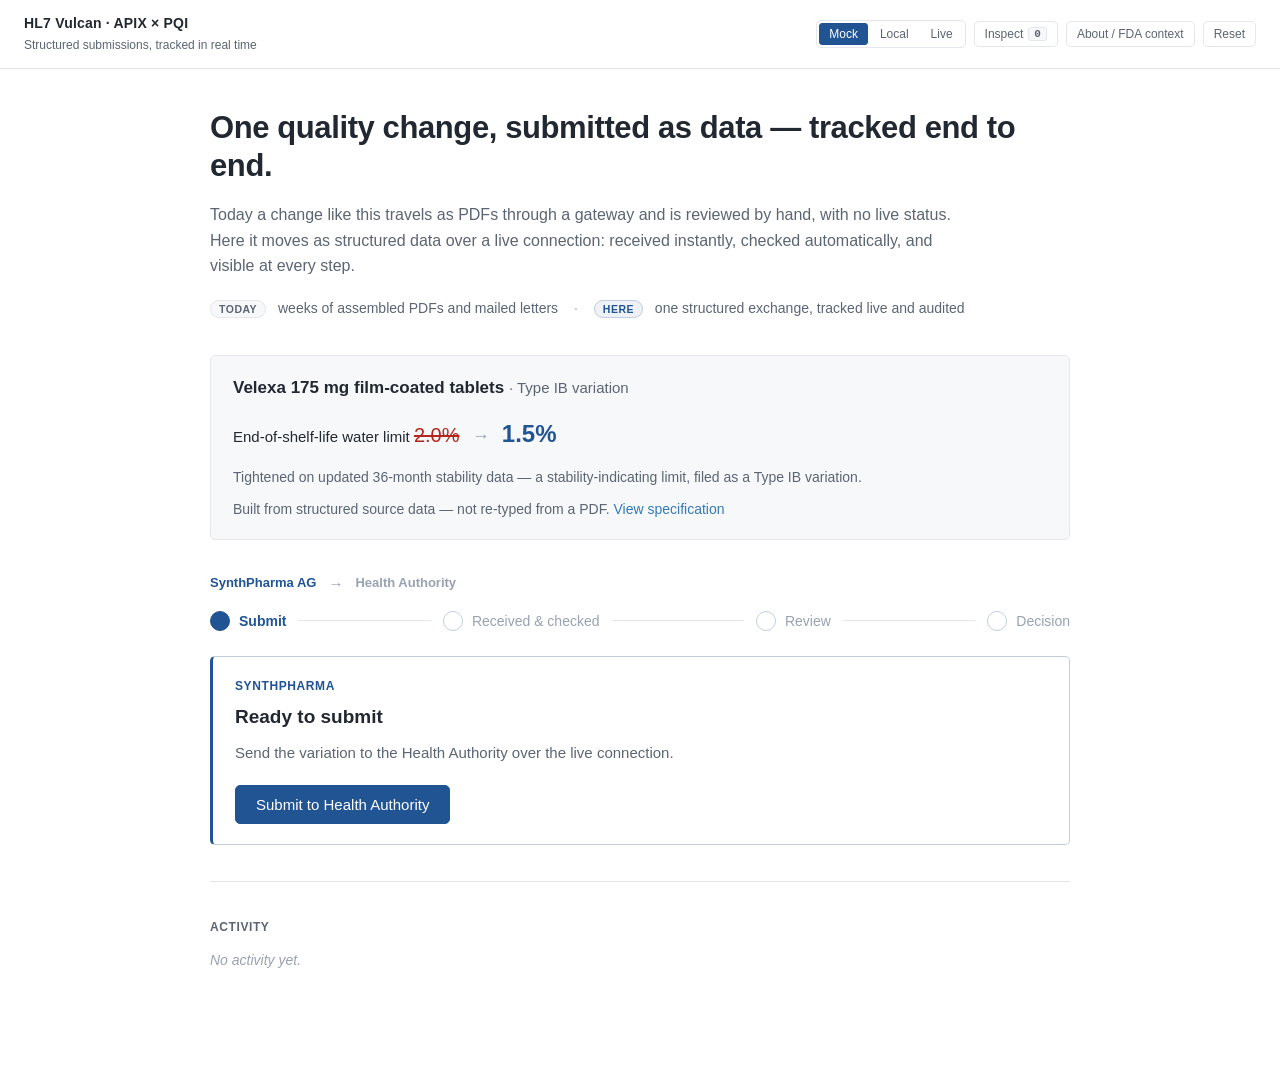
==== commit 88ae0cdf: "Synthesize SME + UX reviews into one polish pass Regulatory SME (substance / overclaim fixes): - Ins" ====
--- a/index.html
+++ b/index.html
@@ -24,7 +24,7 @@
       <input class="local-base" id="local-base" type="text" spellcheck="false"
              aria-label="Local server base URL" value="http://localhost:8080/fhir" hidden>
       <span class="live-indicator" id="live-indicator" hidden>hapi.fhir.org/baseR5</span>
-      <button class="tool-btn" id="inspect-toggle" aria-expanded="false" title="Technical detail">
+      <button class="tool-btn" id="inspect-toggle" aria-expanded="false" title="Technical detail — real FHIR R5 resources &amp; live API calls">
         Inspect <span class="io-count" id="io-count">0</span>
       </button>
       <button class="tool-btn" id="about-btn" title="About this demo / FDA context">About / FDA context</button>
@@ -36,31 +36,37 @@
   <main class="stage" id="stage">
     <div class="column">
 
-      <!-- ===== 2. Value line ===== -->
+      <!-- ===== 2. Value line + the ROI, front-loaded ===== -->
       <section class="value" aria-label="What this shows">
         <h2 class="value-head">One quality change, submitted as data — tracked end to end.</h2>
         <p class="value-sub">Today a change like this travels as PDFs through a gateway and is reviewed by hand,
           with no live status. Here it moves as structured data over a live connection: received instantly,
           checked automatically, and visible at every step.</p>
+        <p class="value-stat">
+          <span class="stat-then">Today</span> weeks of assembled PDFs and mailed letters
+          <span class="stat-div">·</span>
+          <span class="stat-now">Here</span> one structured exchange, tracked live and audited</p>
       </section>
-
-      <hr class="rule">
 
       <!-- ===== 3. The case ===== -->
       <section class="case" aria-label="The submission">
-        <h3 class="case-title">Velexa 175 mg film-coated tablets <span class="case-kind">— Type IB variation</span></h3>
-        <p class="case-change">End-of-shelf-life water limit:
+        <h3 class="case-title">Velexa 175 mg film-coated tablets <span class="case-kind">· Type IB variation</span></h3>
+        <p class="case-change">End-of-shelf-life water limit
           <span class="diff-old" id="case-old">2.0%</span>
           <span class="case-to">→</span>
           <span class="diff-new" id="case-new">1.5%</span></p>
-        <p class="case-reason">Tightened in line with updated 36-month stability data.</p>
-        <p class="case-note">Compiled automatically from three lab systems — no manual transcription.
+        <p class="case-reason">Tightened on updated 36-month stability data — a stability-indicating limit,
+          filed as a Type IB variation.</p>
+        <p class="case-note">Built from structured source data — not re-typed from a PDF.
           <button class="link-btn" id="view-spec">View specification</button></p>
       </section>
 
-      <hr class="rule">
-
-      <!-- ===== 4. Workflow tracker ===== -->
+      <!-- ===== 4. The two parties + workflow tracker ===== -->
+      <div class="parties" id="parties" aria-hidden="true">
+        <span class="party" id="party-ind">SynthPharma AG</span>
+        <span class="party-arrow">→</span>
+        <span class="party" id="party-ha">Health Authority</span>
+      </div>
       <nav class="tracker" id="tracker" aria-label="Submission progress"></nav>
 
       <!-- ===== 5. Current-step focus ===== -->
--- a/styles.css
+++ b/styles.css
@@ -1,335 +1,243 @@
-/* APIX × PQI demo — re-skinned to the HL7 FHIR Implementation Guide aesthetic
-   (build.fhir.org / hl7.org/fhir). Flat, sober, standards-grade. No external
-   fonts/CDNs; file:// safe. NO gradients, NO box-shadows. */
+/* APIX × PQI demo — single-column "submission tracker" surface.
+   Calm, business-first, generous whitespace. Light/sober palette; ONE accent
+   (navy) for the active step / primary button; green & red ONLY for the batch
+   result. No CDNs, no gradients, no shadows; file:// safe.
+
+   The Inspect slide-over keeps its FHIR/IG-grade styling (tables, JSON boxes,
+   layered wrapper, audit) — the ONLY place technical detail appears. */
 :root {
   --bg: #ffffff;
-  --bg-alt: #f7f8f9;          /* zebra / code panels */
-  --ink: #333333;
+  --bg-alt: #f7f8f9;
+  --ink: #222831;
   --ink-soft: #5b6573;
-  --line: #dddddd;
+  --ink-faint: #98a2b0;
+  --line: #e4e7eb;
   --line-strong: #c2cedd;
   --link: #337ab7;
   --link-hover: #23527c;
-  --navy: #205493;            /* sparing headings / accent */
+  --navy: #205493;            /* the single accent */
   --box-bg: #eef2f7;
   --box-border: #c2cedd;
-  --resourcebox-bg: #d9e0e7;  /* iconic FHIR "Generated Narrative" box */
-  --resourcebox-border: #8da1b4;
   --th-bg: #f0f0f0;
-  /* status — muted, text/labels only */
   --green: #2e7d32;
+  --green-bg: #eef6ee;
   --amber: #946c00;
+  --amber-bg: #fbf4e0;
   --red: #b3261e;
-  --green-bg: #eef6ee;
-  --amber-bg: #fbf4e0;
   --red-bg: #f8e7e6;
-  --radius: 4px;
-  /* data-origin colors (Author assembly) — reuse the sober status tokens:
-     LIMS = blue (--link) · Stability = green (--green) · Method = amber (--amber). */
+  --radius: 5px;
   --org-lims: #337ab7;
   --org-stab: #2e7d32;
   --org-meth: #946c00;
 }
 * { box-sizing: border-box; }
 [hidden] { display: none !important; }
-html, body { height: 100%; margin: 0; }
+html, body { margin: 0; height: 100%; }
 body {
   background: var(--bg); color: var(--ink);
   font-family: "Helvetica Neue", Helvetica, Arial, system-ui, sans-serif;
-  display: flex; flex-direction: column; height: 100vh; overflow: hidden; font-size: 14px; line-height: 1.5;
+  font-size: 15px; line-height: 1.6;
 }
 h1, h2, h3 { margin: 0; font-weight: 700; color: var(--ink); }
 a { color: var(--link); text-decoration: none; }
 a:hover { color: var(--link-hover); text-decoration: underline; }
-.dim, .muted { color: var(--ink-soft); }
-code, pre, .mono { font-family: Consolas, "Lucida Console", "Courier New", monospace; }
-
-/* ---------- top bar + IG tab strip ---------- */
+.muted { color: var(--ink-soft); }
+code, pre { font-family: Consolas, "Lucida Console", "Courier New", monospace; }
+
+/* ======================= 1. HEADER (quiet) ============================ */
 .topbar { display: flex; align-items: center; justify-content: space-between; gap: 24px;
-  padding: 10px 22px; background: var(--bg); border-bottom: 1px solid var(--line); }
-.brand { display: flex; align-items: center; gap: 12px; }
-.logo { font-weight: 700; letter-spacing: .5px; background: var(--navy); color: #fff;
-  width: 34px; height: 34px; display: grid; place-items: center; border-radius: var(--radius);
-  font-size: 13px; font-family: Consolas, "Courier New", monospace; }
-.brand-text h1 { font-size: 15px; font-weight: 700; }
+  padding: 12px 24px; border-bottom: 1px solid var(--line); }
+.brand-text h1 { font-size: 14px; font-weight: 700; letter-spacing: .2px; }
 .brand-text p { margin: 2px 0 0; font-size: 12px; color: var(--ink-soft); }
 
-/* I/O inspector toggle (header) */
-.io-count { min-width: 18px; text-align: center; font-family: Consolas, monospace; font-size: 11px; font-weight: 700;
-  color: var(--ink); background: var(--th-bg); border: 1px solid var(--line); border-radius: 3px; padding: 0 5px; }
-
-/* ---------- backend toggle + live indicator + tools ---------- */
 .header-tools { display: flex; align-items: center; gap: 8px; flex-wrap: wrap; }
-.backend { display: inline-flex; align-items: center; gap: 2px; background: var(--bg); border: 1px solid #ccc;
-  border-radius: var(--radius); padding: 2px; }
-.backend-label { font-size: 10px; font-weight: 700; letter-spacing: .4px; text-transform: uppercase;
-  color: var(--ink-soft); padding: 0 6px 0 4px; }
-.backend-opt { font-family: inherit; font-size: 12px; font-weight: 400; cursor: pointer; color: var(--ink);
-  background: transparent; border: 1px solid transparent; border-radius: 3px; padding: 4px 9px; white-space: nowrap; }
+.backend { display: inline-flex; align-items: center; gap: 2px; background: var(--bg);
+  border: 1px solid var(--line); border-radius: var(--radius); padding: 2px; }
+.backend-opt { font-family: inherit; font-size: 12px; cursor: pointer; color: var(--ink-soft);
+  background: transparent; border: 1px solid transparent; border-radius: 3px; padding: 3px 9px; white-space: nowrap; }
 .backend-opt:hover { background: var(--bg-alt); }
 .backend-opt.on { color: #fff; background: var(--navy); border-color: var(--navy); }
-.backend.live #backend-live.on { color: #fff; background: var(--red); border-color: var(--red); }
-.backend.local #backend-local.on { color: #fff; background: var(--green); border-color: var(--green); }
-.live-indicator { display: inline-flex; align-items: center; gap: 6px; font-size: 11px; font-weight: 700;
-  color: var(--red); background: var(--red-bg); border: 1px solid var(--red); border-radius: 3px; padding: 3px 9px;
-  white-space: nowrap; }
-.live-indicator small { font-weight: 400; color: var(--ink-soft); }
-.local-indicator { display: inline-flex; align-items: center; gap: 6px; font-size: 11px; font-weight: 700;
-  color: var(--green); background: var(--green-bg); border: 1px solid var(--green); border-radius: 3px; padding: 3px 6px;
-  white-space: nowrap; }
-.local-indicator small { font-weight: 400; color: var(--ink-soft); }
-.local-base { font-family: inherit; font-size: 11px; font-weight: 400; color: var(--ink); background: var(--bg);
-  border: 1px solid var(--green); border-radius: 3px; padding: 2px 5px; width: 178px; }
-.tool-btn { display: inline-flex; align-items: center; cursor: pointer; font-family: inherit; text-decoration: none;
-  font-size: 12px; font-weight: 400; color: var(--ink); background: var(--bg); border: 1px solid #ccc;
-  border-radius: var(--radius); padding: 6px 10px; white-space: nowrap; }
-.tool-btn:hover { background: var(--bg-alt); text-decoration: none; color: var(--ink); }
+.backend.live #backend-live.on { background: var(--red); border-color: var(--red); }
+.backend.local #backend-local.on { background: var(--green); border-color: var(--green); }
+.live-indicator { font-size: 11px; font-weight: 700; color: var(--red); background: var(--red-bg);
+  border: 1px solid var(--red); border-radius: 3px; padding: 3px 8px; white-space: nowrap; }
+.local-base { font-family: inherit; font-size: 11px; color: var(--ink); background: var(--bg);
+  border: 1px solid var(--green); border-radius: 3px; padding: 2px 5px; width: 170px; }
+.io-count { min-width: 18px; text-align: center; font-family: Consolas, monospace; font-size: 11px; font-weight: 700;
+  color: var(--ink-soft); background: var(--bg-alt); border: 1px solid var(--line); border-radius: 3px; padding: 0 5px; }
+.tool-btn { display: inline-flex; align-items: center; gap: 5px; cursor: pointer; font-family: inherit;
+  font-size: 12px; color: var(--ink-soft); background: var(--bg); border: 1px solid var(--line);
+  border-radius: var(--radius); padding: 5px 10px; white-space: nowrap; }
+.tool-btn:hover { background: var(--bg-alt); color: var(--ink); }
 .tool-btn.on { color: var(--navy); border-color: var(--line-strong); background: var(--box-bg); }
 
-/* in-flight Next button while a step awaits a real round-trip */
-.btn-primary.busy { opacity: .65; cursor: progress; }
-.btn-primary.busy::after { content: '\2026'; }
-
-/* "View on public server" verify link — a normal prominent monospace blue link */
-.verify-link { font-family: Consolas, "Courier New", monospace; font-size: 12px; font-weight: 700;
-  color: var(--link); text-decoration: underline; margin-left: 8px; white-space: nowrap; }
-.verify-link:hover { color: var(--link-hover); }
-.io-verify { margin-top: 8px; }
-.conv-msg .verify-link { margin-left: 8px; }
-.live-note { color: var(--amber); font-weight: 400; }
-.about-table td { vertical-align: top; }
-.val-table .sim { color: var(--amber); font-weight: 700; }
-/* honesty / maturity callout in the About-FDA panel — sober amber, IG-styled */
-.fda-honesty { font-size: 12.5px; line-height: 1.55; color: var(--ink); background: var(--amber-bg);
-  border: 1px solid #e6d49a; border-left: 3px solid var(--amber); border-radius: var(--radius);
-  padding: 9px 12px; margin: 4px 0 6px; }
-
-/* ---------- status spine — the always-visible anchor ---------- */
-.spine { display: flex; align-items: center; gap: 0; padding: 10px 24px; background: var(--bg-alt);
-  border-bottom: 1px solid var(--line); overflow-x: auto; }
-.sp-node { display: flex; align-items: center; gap: 8px; white-space: nowrap; flex-shrink: 0; }
-.sp-mark { width: 18px; height: 18px; border-radius: 50%; border: 1px solid var(--line); background: var(--bg);
-  display: grid; place-items: center; font-size: 10px; color: transparent; flex-shrink: 0; }
-.sp-lbl { font-size: 12.5px; color: var(--ink-soft); }
-.sp-ts { font-size: 10.5px; color: var(--ink-soft); font-family: Consolas, monospace; }
-.sp-sep { flex: 1; min-width: 18px; height: 1px; background: var(--line); margin: 0 10px; }
-.sp-node.done .sp-mark { background: var(--green); border-color: var(--green); color: #fff; }
-.sp-node.done .sp-mark::after { content: "\2713"; }
-.sp-node.done .sp-lbl { color: var(--ink); }
-.sp-node.cur .sp-mark { border-color: var(--navy); background: var(--navy); color: #fff; }
-.sp-node.cur .sp-lbl { color: var(--navy); font-weight: 700; }
-
-/* ---------- stage + two role panes ---------- */
-.stage { flex: 1; overflow: auto; padding: 22px 24px; min-height: 0; }
-.panes { display: grid; grid-template-columns: 1fr 1fr; gap: 22px; max-width: 1280px; margin: 0 auto;
-  align-items: start; }
-.pane { background: var(--bg); border: 1px solid var(--line); border-radius: var(--radius);
-  padding: 0; min-height: 360px; transition: border-color 120ms ease; }
-.pane.is-active { border-color: var(--line-strong); }
-.pane:not(.is-active) { opacity: .82; }
-.pane-head { display: flex; align-items: baseline; gap: 9px; padding: 13px 18px; border-bottom: 1px solid var(--line); }
-.pane.is-active .pane-head { background: var(--box-bg); }
-.pane-title { font-size: 15px; font-weight: 700; color: var(--ink); }
-.pane-head small { margin-left: auto; color: var(--ink-soft); font-weight: 400; font-size: 11px;
-  text-transform: uppercase; letter-spacing: .5px; }
-.ph-tag { font-family: Consolas, monospace; font-size: 11px; font-weight: 700; color: var(--navy);
-  background: var(--box-bg); border: 1px solid var(--box-border); border-radius: 3px; padding: 1px 6px; }
-.pane.is-active .ph-tag { background: var(--bg); }
-.pane-body { padding: 16px 18px; display: flex; flex-direction: column; gap: 16px; }
-
-.stage-block { }
-.block-label { font-size: 11px; font-weight: 700; text-transform: uppercase; letter-spacing: .6px;
-  color: var(--navy); margin-bottom: 12px; display: flex; align-items: center; justify-content: space-between; gap: 10px; }
-.empty-state { color: var(--ink-soft); text-align: center; padding: 80px 0; font-size: 14px; }
-
-.row-changed { background: var(--amber-bg); }
+/* ======================= SINGLE COLUMN STAGE ========================== */
+.stage { padding: 40px 24px 96px; }
+.column { max-width: 860px; margin: 0 auto; }
+.rule { border: none; border-top: 1px solid var(--line); margin: 36px 0; }
+
+/* ---- 2. Value line + front-loaded ROI ---- */
+.value-head { font-size: 31px; line-height: 1.25; font-weight: 700; letter-spacing: -.4px; }
+.value-sub { margin: 16px 0 0; font-size: 16px; color: var(--ink-soft); max-width: 760px; }
+.value-stat { margin: 18px 0 0; font-size: 14px; color: var(--ink-soft); }
+.stat-then, .stat-now { font-weight: 700; text-transform: uppercase; letter-spacing: .5px; font-size: 10.5px;
+  padding: 2px 8px; border-radius: 999px; margin-right: 8px; }
+.stat-then { color: var(--ink-soft); background: var(--bg-alt); border: 1px solid var(--line); }
+.stat-now { color: var(--navy); background: var(--box-bg); border: 1px solid var(--box-border); }
+.stat-div { color: var(--ink-faint); margin: 0 12px; }
+
+/* ---- 3. The case (calm reference panel; the change is the focal element) ---- */
+.case { margin-top: 36px; background: var(--bg-alt); border: 1px solid var(--line);
+  border-radius: var(--radius); padding: 18px 22px; }
+.case-title { font-size: 17px; font-weight: 700; }
+.case-kind { color: var(--ink-soft); font-weight: 400; font-size: 15px; }
+.case-change { font-size: 15px; color: var(--ink); margin: 14px 0 0; }
+.case-change .case-to { color: var(--ink-faint); margin: 0 8px; font-size: 18px; }
+.case-change .diff-old { font-size: 20px; }
+.case-change .diff-new { font-size: 24px; }
 .diff-old { color: var(--red); text-decoration: line-through; }
-.diff-new { color: var(--amber); font-weight: 700; }
-
-/* Author · harmonization mapping table (fills row by row) */
-.map-table { width: 100%; font-size: 12.5px; }
-.map-table th, .map-table td { padding: 6px 9px; border: 1px solid var(--line); text-align: left; vertical-align: top; }
-.map-table th { background: var(--th-bg); font-weight: 700; font-size: 11px; }
-/* each row arrives FROM its source: slides in from the left carrying a colored
-   source lane (the left border). Calm, staggered (~140ms), no bounce. */
-.map-row { opacity: 0; transform: translateX(-8px); transition: opacity 160ms ease, transform 160ms ease; }
-.map-row.in { opacity: 1; transform: none; }
-.map-row td:first-child { border-left-width: 3px; }
-.map-row.org-lims td:first-child { border-left-color: var(--org-lims); }
-.map-row.org-stab td:first-child { border-left-color: var(--org-stab); }
-.map-row.org-meth td:first-child { border-left-color: var(--org-meth); }
-.map-table code { font-family: Consolas, "Courier New", monospace; font-size: 11px; color: var(--ink-soft); }
-.m-disp { color: var(--ink); }
-.m-tgt { color: var(--navy); font-weight: 700; }
-.m-src { font-size: 11px; color: var(--ink-soft); white-space: nowrap; }
-.m-src .src-dot { display: inline-block; margin-right: 5px; vertical-align: middle; }
-
-/* Author · consolidated spec (compact table + Document/FHIR toggle) */
-.seg { display: inline-flex; border: 1px solid #ccc; border-radius: var(--radius); overflow: hidden; background: var(--bg); }
-.seg-btn { cursor: pointer; border: none; background: var(--bg); color: var(--ink); font-family: inherit;
-  font-size: 12px; font-weight: 400; padding: 5px 12px; }
-.seg-btn + .seg-btn { border-left: 1px solid #ccc; }
-.seg-btn.on { background: var(--navy); color: #fff; }
-.seg-btn:not(.on):hover { background: var(--bg-alt); }
-.cons-change { margin: 0 0 12px; font-size: 12.5px; color: var(--ink); background: var(--amber-bg);
-  padding: 9px 12px; border-radius: var(--radius); border-left: 3px solid var(--amber); }
-.chg-tag { font-size: 10px; font-weight: 700; text-transform: uppercase; letter-spacing: .4px;
-  color: var(--ink-soft); margin-right: 6px; }
-.spec-table { width: 100%; font-size: 12.5px; }
-.spec-table th, .spec-table td { padding: 6px 9px; border: 1px solid var(--line); text-align: left; vertical-align: top; }
-.spec-table th { background: var(--th-bg); font-weight: 700; font-size: 11px; }
-.cons-json { max-height: 340px; margin: 0; }
-
-/* Industry · Track — quiet activity feed */
-.feed { display: flex; flex-direction: column; gap: 5px; max-height: 240px; overflow: auto; }
-.feed-row { display: flex; align-items: baseline; gap: 10px; padding: 6px 10px; border: 1px solid var(--line);
-  border-left: 3px solid var(--green); border-radius: var(--radius); background: var(--bg-alt); font-size: 12.5px; }
-.feed-time { font-family: Consolas, monospace; font-size: 10.5px; color: var(--ink-soft); flex-shrink: 0; }
-.feed-msg { color: var(--ink); flex: 1; line-height: 1.5; }
-.link-btn { border: none; background: none; color: var(--link); cursor: pointer; font-size: 11.5px;
-  font-weight: 400; font-family: inherit; padding: 0; flex-shrink: 0; }
+.diff-new { color: var(--navy); font-weight: 700; }
+.case-reason { margin: 12px 0 0; color: var(--ink-soft); font-size: 14px; }
+.case-note { margin: 10px 0 0; color: var(--ink-soft); font-size: 14px; }
+
+/* ---- the two parties (active side emphasized) ---- */
+.parties { display: flex; align-items: center; gap: 12px; margin: 32px 0 14px; }
+.party { font-size: 13px; font-weight: 700; color: var(--ink-faint); }
+.party.on { color: var(--navy); }
+.party-arrow { color: var(--ink-faint); font-weight: 700; }
+.link-btn { border: none; background: none; color: var(--link); cursor: pointer; font-size: 14px;
+  font-family: inherit; padding: 0; }
 .link-btn:hover { text-decoration: underline; }
 
-/* ---------- documents (both panes) ---------- */
-.pkg-head, .payload-head { font-size: 11px; color: var(--ink-soft); text-transform: uppercase; letter-spacing: .6px;
-  margin-bottom: 8px; font-weight: 700; }
-.doc { display: flex; align-items: center; gap: 9px; padding: 7px 10px; border: 1px solid var(--line);
-  border-radius: var(--radius); margin-bottom: 5px; font-size: 12.5px; background: var(--bg-alt); }
-.doc-spec { border-color: var(--line-strong); background: var(--box-bg); }
-.doc-ic { font-family: Consolas, "Courier New", monospace; font-size: 10px; font-weight: 700; color: var(--ink-soft);
-  background: var(--bg); border: 1px solid var(--line); border-radius: 3px; padding: 1px 5px; flex-shrink: 0; }
-.doc-title { flex: 1; overflow: hidden; text-overflow: ellipsis; white-space: nowrap; }
-.doc-size { color: var(--ink-soft); font-size: 10.5px; font-family: Consolas, monospace; }
-
-/* ---------- automatic in-flight chain (conformance / received / validated) ---------- */
-/* The conformance tag on the landed payload, and the regulator's auto-summary.
-   Sober green when satisfied, never shouty — these are automatic, not human acts. */
-.conf-line { margin: 2px 0 8px; display: flex; align-items: center; gap: 8px; flex-wrap: wrap; }
-.conf-tag { font-size: 11px; font-weight: 700; border-radius: var(--radius); padding: 2px 8px;
-  border: 1px solid var(--line); }
-.conf-ok { color: var(--green); background: var(--green-bg); border-color: #c3ddc4; }
-.conf-err { color: #fff; background: var(--red); border-color: var(--red); }
-.conf-note { font-size: 11px; color: var(--ink-soft); font-family: Consolas, monospace; }
-.lbl-auto { font-weight: 600; color: var(--green); background: var(--green-bg); border: 1px solid #c3ddc4;
-  border-radius: 999px; padding: 0 7px; font-size: 9.5px; letter-spacing: .3px; margin-left: 6px; text-transform: none; }
-.reg-auto { display: flex; align-items: center; gap: 8px; flex-wrap: wrap; margin: 8px 0 4px;
-  padding: 8px 10px; background: var(--green-bg); border: 1px solid #c3ddc4; border-radius: var(--radius); }
-.reg-auto-lbl { font-size: 10.5px; font-weight: 700; text-transform: uppercase; letter-spacing: .5px;
-  color: var(--green); margin-right: auto; }
-.auto-tag { font-size: 11.5px; color: var(--ink-soft); }
-.auto-tag.on { color: var(--green); font-weight: 700; }
-
-/* ---------- Health Authority — received / review ---------- */
-.reg-status { display: flex; align-items: center; gap: 8px; flex-wrap: wrap; margin-bottom: 14px;
-  background: var(--bg-alt); border: 1px solid var(--line); border-radius: var(--radius); padding: 10px 12px; }
-.reg-status .rs-label { font-size: 12px; color: var(--ink-soft); margin-right: auto; }
-.badge { font-size: 11.5px; padding: .15em .5em; border-radius: 3px; border: 1px solid var(--line);
-  background: var(--th-bg); color: var(--ink); }
-.badge-status { color: var(--navy); border-color: var(--box-border); background: var(--box-bg); font-family: Consolas, monospace; }
-.badge-biz { color: var(--amber); border-color: #e3cd92; background: var(--amber-bg); font-weight: 700; }
-.badge-proc { color: var(--ink-soft); font-family: Consolas, monospace; }
-
-.review-actions { display: flex; gap: 8px; flex-wrap: wrap; margin: 10px 0; }
-.review-actions button { cursor: pointer; border: 1px solid #ccc; background: var(--bg); color: var(--ink);
-  border-radius: var(--radius); padding: 7px 12px; font-size: 12.5px; font-weight: 400; font-family: inherit; }
-.review-actions button:hover { background: var(--bg-alt); }
-.review-actions .btn-accent { border-color: var(--line-strong); color: var(--navy); }
-.val-sub { font-size: 12px; color: var(--ink-soft); margin: 10px 0 8px; }
-
-/* ---------- per-side workflow (the driver) ---------- */
-.flow { list-style: none; margin: 0 0 4px; padding: 0; display: flex; flex-direction: column; gap: 8px; }
-.flow:empty { display: none; }
-.fl-item { display: flex; align-items: flex-start; gap: 10px; }
-.fl-mark { width: 16px; height: 16px; border-radius: 50%; border: 1px solid var(--line); background: var(--bg);
-  display: grid; place-items: center; font-size: 9px; color: transparent; flex-shrink: 0; margin-top: 3px; }
-.fl-mark.fl-done { background: var(--green); border-color: var(--green); color: #fff; }
-.fl-mark.fl-done::after { content: "\2713"; }
-.fl-mark.fl-live { border-color: var(--navy); background: var(--navy); }
-.fl-body { flex: 1; min-width: 0; }
-.fl-label { font-size: 13px; color: var(--ink); padding-top: 1px; }
-.fl-done .fl-label { color: var(--ink-soft); }
-.fl-pending .fl-label { color: var(--ink-soft); }
-.fl-wait { font-size: 11.5px; color: var(--ink-soft); font-style: italic; margin-top: 2px; }
-.fl-action { margin-top: 0; }
-
-/* ---------- subscription-notification crossing cue (between the panes) ---------- */
-.xing { position: absolute; top: 6px; left: 50%; transform: translateX(-50%); z-index: 40;
-  display: inline-flex; align-items: center; gap: 8px; pointer-events: none;
-  background: var(--box-bg); border: 1px solid var(--box-border); border-radius: 999px;
-  padding: 5px 13px; font-size: 12px; opacity: 0; }
-.xing.show { animation: xing-cross 1500ms ease both; }
-.xing-tag { font-family: Consolas, monospace; font-size: 10.5px; font-weight: 700; color: var(--navy);
-  text-transform: uppercase; letter-spacing: .4px; }
-.xing-arrow { color: var(--navy); font-weight: 700; }
-.xing-dest { font-size: 12px; font-weight: 700; color: var(--ink); }
-.xing-msg { font-size: 11.5px; color: var(--ink-soft); border-left: 1px solid var(--line); padding-left: 8px; }
-@keyframes xing-cross {
-  0% { opacity: 0; transform: translateX(-50%) translateY(-4px); }
-  18% { opacity: 1; transform: translateX(-50%) translateY(0); }
-  82% { opacity: 1; transform: translateX(-50%) translateY(0); }
-  100% { opacity: 0; transform: translateX(-50%) translateY(2px); }
-}
-.stage { position: relative; }
-/* the receiving pane briefly emphasizes */
-.pane.recv { animation: pane-recv 900ms ease both; }
-@keyframes pane-recv {
-  0% { border-color: var(--navy); background: var(--box-bg); }
-  100% { border-color: var(--line); background: var(--bg); }
-}
-
-/* ---------- Author · data-origin legend + color-coded assembly ---------- */
-.src-legend { display: flex; flex-wrap: wrap; gap: 12px; margin-bottom: 12px; }
-.src-legend:empty { display: none; }
-.src-chip { display: inline-flex; align-items: center; gap: 6px; font-size: 11.5px; color: var(--ink-soft); }
-.src-dot { width: 9px; height: 9px; border-radius: 50%; flex-shrink: 0; }
-.org-lims .src-dot, .org-lims.src-dot { background: var(--org-lims); }
-.org-stab .src-dot, .org-stab.src-dot { background: var(--org-stab); }
-.org-meth .src-dot, .org-meth.src-dot { background: var(--org-meth); }
-/* tint each datum by origin: a subtle colored left-border (not a full fill) */
-.spec-table .org-cell { border-left-width: 3px; }
-.spec-table .org-cell.org-lims { border-left-color: var(--org-lims); }
-.spec-table .org-cell.org-stab { border-left-color: var(--org-stab); }
-.spec-table .org-cell.org-meth { border-left-color: var(--org-meth); }
-.spec-table .org-th { border-bottom-width: 3px; }
-.spec-table .org-th.org-lims { border-bottom-color: var(--org-lims); }
-.spec-table .org-th.org-stab { border-bottom-color: var(--org-stab); }
-.spec-table .org-th.org-meth { border-bottom-color: var(--org-meth); }
-/* gentle staggered assembly reveal (no bounce) */
-.spec-table tr.asm { opacity: 0; transform: translateY(3px); transition: opacity 180ms ease, transform 180ms ease; }
-.spec-table tr.asm.in { opacity: 1; transform: none; }
-
-/* ---------- controls (Reset + tiny progress) ---------- */
-.controls { display: flex; align-items: center; gap: 14px; padding: 12px 24px; background: var(--bg); border-top: 1px solid var(--line); }
-.progress { flex: 1; font-size: 12px; color: var(--ink-soft); font-family: Consolas, monospace; }
-.btn-primary { cursor: pointer; border: 1px solid #2e6da4; border-radius: var(--radius); padding: 8px 18px;
-  font-size: 13.5px; font-weight: 400; background: var(--link); color: #fff; font-family: inherit; }
-.btn-primary:hover { background: var(--link-hover); }
+/* ---- 4. Workflow tracker ---- */
+.tracker { display: flex; align-items: center; gap: 0; margin: 4px 0; }
+.tk-step { display: flex; align-items: center; gap: 9px; white-space: nowrap; }
+.tk-mark { width: 20px; height: 20px; border-radius: 50%; display: grid; place-items: center;
+  font-size: 11px; flex-shrink: 0; }
+.tk-dot { border: 1.5px solid var(--line-strong); background: var(--bg); }
+.tk-done { background: var(--navy); color: #fff; border: 1.5px solid var(--navy); }
+.tk-lbl { font-size: 14px; color: var(--ink-faint); }
+.tk-time { font-size: 11px; color: var(--ink-faint); font-family: Consolas, monospace; }
+.tk-sep { flex: 1; min-width: 16px; height: 1px; background: var(--line); margin: 0 12px; }
+.tk-active .tk-dot { border-color: var(--navy); background: var(--navy); }
+.tk-active .tk-lbl { color: var(--navy); font-weight: 700; }
+.tk-done .tk-lbl { color: var(--ink); }
+
+/* ---- 5. Current-step focus (the live step reads as the active surface) ---- */
+.focus { margin-top: 24px; background: var(--bg); border: 1px solid var(--line-strong);
+  border-left: 3px solid var(--navy); border-radius: var(--radius); padding: 20px 22px; }
+.focus:empty { display: none; }
+.focus-actor { font-size: 12px; font-weight: 700; text-transform: uppercase; letter-spacing: .6px;
+  color: var(--navy); }
+.focus-title { font-size: 19px; font-weight: 700; margin: 6px 0 0; }
+.focus-desc { font-size: 15px; color: var(--ink-soft); margin: 8px 0 0; }
+.focus-auto { font-size: 14px; color: var(--green); margin: 12px 0 0; }
+.focus-controls { margin-top: 20px; display: flex; gap: 10px; flex-wrap: wrap; }
+
+.btn-primary { cursor: pointer; border: 1px solid var(--navy); border-radius: var(--radius);
+  padding: 10px 20px; font-size: 15px; background: var(--navy); color: #fff; font-family: inherit; }
+.btn-primary:hover { background: var(--link-hover); border-color: var(--link-hover); }
 .btn-primary:disabled { opacity: .5; cursor: default; }
-.btn-ghost { cursor: pointer; border: 1px solid #ccc; background: var(--bg); color: var(--ink);
-  border-radius: var(--radius); padding: 8px 14px; font-size: 13px; font-family: inherit; }
+.btn-ghost { cursor: pointer; border: 1px solid var(--line-strong); background: var(--bg); color: var(--ink);
+  border-radius: var(--radius); padding: 10px 18px; font-size: 15px; font-family: inherit; }
 .btn-ghost:hover { background: var(--bg-alt); }
-
-/* FHIR "Generated Narrative" resource box for JSON / resource displays */
+.btn-ghost:disabled { opacity: .5; cursor: default; }
+
+/* batch picker (Review) */
+.batch-pick { display: flex; gap: 10px; flex-wrap: wrap; margin-top: 20px; align-items: center; }
+.pick-opt { cursor: pointer; font-family: inherit; font-size: 14px; border-radius: var(--radius);
+  padding: 8px 14px; border: 1px solid var(--line-strong); background: var(--bg); color: var(--ink); }
+.pick-opt:hover { background: var(--bg-alt); }
+.pick-opt.on { color: #fff; background: var(--navy); border-color: var(--navy); }
+
+/* batch result — the ONLY use of success-green / fail-red on the surface.
+   Staged as a full-width reveal beneath the controls, not an inline field. */
+.batch-result { margin-top: 24px; }
+.batch-result:empty { display: none; }
+.result { display: flex; align-items: center; gap: 12px; width: 100%; font-size: 22px; font-weight: 700;
+  border-radius: var(--radius); padding: 18px 20px; }
+.result-pass { color: var(--green); background: var(--green-bg); border: 1px solid #bcdcbe; }
+.result-fail { color: #fff; background: var(--red); border: 1px solid var(--red); }
+.result-mark { font-size: 24px; }
+.result-conseq { margin: 12px 0 0; font-size: 15px; color: var(--ink); }
+.batch-result .link-btn { display: inline-block; margin-top: 10px; }
+
+/* decision */
+.decision-row { display: flex; gap: 10px; flex-wrap: wrap; margin-top: 20px; }
+
+/* question exchange */
+.rsi { margin-top: 20px; display: flex; flex-direction: column; gap: 12px; }
+.rsi:empty { display: none; }
+.msg { border: 1px solid var(--line); border-radius: var(--radius); padding: 12px 14px; }
+.msg-ha { border-left: 3px solid var(--navy); background: var(--bg-alt); }
+.msg-sponsor { border-left: 3px solid var(--line-strong); background: var(--bg); }
+.msg-from { font-size: 12px; font-weight: 700; color: var(--ink); margin-bottom: 6px; }
+.msg-body { color: var(--ink); font-size: 14px; line-height: 1.6; }
+
+/* ---- 6. Activity log ---- */
+.log-sec { margin-top: 8px; }
+.log-head { font-size: 12px; font-weight: 700; text-transform: uppercase; letter-spacing: .6px;
+  color: var(--ink-soft); margin-bottom: 12px; }
+.log { display: flex; flex-direction: column; gap: 4px; }
+.log:empty::after { content: "No activity yet."; color: var(--ink-faint); font-size: 14px; font-style: italic; }
+.log-row { display: flex; align-items: baseline; gap: 12px; padding: 6px 0; font-size: 14px;
+  border-bottom: 1px solid var(--line); }
+.log-time { font-family: Consolas, monospace; font-size: 11px; color: var(--ink-faint); flex-shrink: 0;
+  min-width: 72px; }
+.log-msg { color: var(--ink); flex: 1; }
+.log-row .link-btn { font-size: 12px; flex-shrink: 0; }
+
+/* ---- 7. End payoff ---- */
+.payoff { margin-top: 40px; padding-top: 32px; border-top: 1px solid var(--line); }
+.payoff-head { font-size: 19px; font-weight: 700; line-height: 1.4; }
+.payoff-head .link-btn { font-size: 14px; font-weight: 400; }
+.payoff-contrast { margin: 14px 0 24px; color: var(--ink-soft); font-size: 15px; }
+
+/* future-state AI stepper — a quiet appendix below the payoff (not a primary callout) */
+.future { margin-top: 24px; padding: 18px 22px; border: 1px solid var(--line);
+  border-radius: var(--radius); background: var(--bg-alt); }
+.future-head { display: flex; align-items: baseline; gap: 12px; flex-wrap: wrap; margin-bottom: 10px; }
+.future-head h3 { font-size: 16px; color: var(--navy); }
+.future-badge { font-size: 10px; font-weight: 700; text-transform: uppercase; letter-spacing: .4px; color: var(--amber);
+  background: var(--amber-bg); border: 1px solid #e6d49a; border-radius: 999px; padding: 1px 8px; }
+.ai-flow { display: flex; align-items: stretch; gap: 4px; flex-wrap: wrap; margin: 6px 0 2px; }
+.ai-step { flex: 1; min-width: 124px; border: 1px solid var(--line); border-top: 3px solid var(--link);
+  border-radius: var(--radius); padding: 9px 12px; background: var(--bg); }
+.ai-step.ai-human { border-top-color: var(--navy); background: var(--box-bg); }
+.ai-actor { font-family: Consolas, monospace; font-size: 9.5px; font-weight: 700; letter-spacing: .4px;
+  text-transform: uppercase; color: var(--link); }
+.ai-human .ai-actor { color: var(--navy); }
+.ai-title { font-size: 14px; font-weight: 700; color: var(--ink); margin: 2px 0 3px; }
+.ai-desc { font-size: 12px; color: var(--ink-soft); line-height: 1.5; }
+.ai-arrow { display: flex; align-items: center; color: var(--ink-faint); font-weight: 700; }
+.future-foot { font-size: 14px; color: var(--ink); margin: 14px 0 0; line-height: 1.6; }
+.future-foot strong { color: var(--navy); }
+
+/* ===================================================================== */
+/* ============ INSPECT slide-over (the ONLY FHIR surface) ============= */
+.inspect { position: fixed; top: 0; right: 0; bottom: 0; width: 520px; max-width: 94vw; z-index: 60;
+  background: var(--bg); border-left: 1px solid var(--line-strong); display: flex; flex-direction: column; }
+.inspect-head { display: flex; align-items: center; justify-content: space-between; gap: 10px;
+  padding: 12px 16px; border-bottom: 1px solid var(--line); background: var(--bg-alt); }
+.inspect-title { font-size: 12.5px; font-weight: 700; color: var(--navy); text-transform: uppercase; letter-spacing: .5px; }
+.inspect-close { background: none; border: none; color: var(--ink-soft); font-size: 20px; cursor: pointer; line-height: 1; }
+.inspect-body { flex: 1; overflow: auto; padding: 14px 16px; display: flex; flex-direction: column; gap: 10px; }
+.inspect-tech-note { font-size: 11.5px; color: var(--ink-soft); margin: 0; font-style: italic; }
+.inspect-focus:empty { display: none; }
+.if-title { font-size: 13px; font-weight: 700; color: var(--navy); margin-bottom: 8px;
+  border-bottom: 1px solid var(--line); padding-bottom: 4px; }
+.inspect-sec { font-size: 10px; text-transform: uppercase; letter-spacing: .6px; font-weight: 700; color: var(--ink-soft);
+  margin-top: 6px; border-top: 1px solid var(--line); padding-top: 10px; }
+
+/* JSON / resource box */
 .modal-json { font-family: Consolas, "Lucida Console", "Courier New", monospace; font-size: 12.5px; line-height: 1.5;
   white-space: pre-wrap; background: var(--bg-alt); color: var(--ink); border: 1px solid var(--line);
   border-radius: var(--radius); padding: 14px; max-height: 66vh; overflow: auto; }
 .tok-key { color: var(--navy); font-weight: 700; } .tok-str { color: #0a7d52; } .tok-num { color: #a6510a; }
 .tok-bool { color: #8a2a90; } .tok-null { color: var(--ink-soft); }
 
-/* rendered eCTD doc */
-.ectd-doc { border: 1px solid var(--line); border-radius: var(--radius); padding: 22px 26px; background: var(--bg); }
-.ectd-head { display: flex; justify-content: space-between; font-size: 11px; letter-spacing: 1px; color: var(--ink-soft);
-  border-bottom: 1px solid var(--line); padding-bottom: 6px; text-transform: uppercase; }
-.ectd-doc h2 { font-size: 18px; margin: 14px 0 4px; border-bottom: 1px solid var(--line); padding-bottom: 4px; }
-.ectd-meta { font-size: 12px; color: var(--ink-soft); margin: 0 0 16px; }
-.ectd-table { width: 100%; border-collapse: collapse; font-size: 12.5px; }
-.ectd-table th, .ectd-table td { border: 1px solid var(--line); padding: 6px 9px; text-align: left; vertical-align: top; }
-.ectd-table th { background: var(--th-bg); font-size: 11px; font-weight: 700; }
-.ectd-table .row-changed { background: var(--amber-bg); }
-.ectd-foot { font-size: 12.5px; color: var(--ink-soft); margin-top: 16px; border-top: 1px solid var(--line); padding-top: 12px; }
-
-/* ---------- table.grid — the dominant IG visual ---------- */
-table.grid, .val-table, .ectd-table { border-collapse: collapse; }
+/* tables (grid / val-table / about) */
+table.grid, .val-table, .ectd-table, .map-table, .audit-table { border-collapse: collapse; }
 .val-table { width: 100%; }
 .val-table th, .val-table td { padding: 6px 9px; border: 1px solid var(--line); text-align: left; font-size: 13px; vertical-align: top; }
 .val-table th { background: var(--th-bg); font-weight: 700; color: var(--ink); }
@@ -338,124 +246,60 @@
 .val-table .fail { color: var(--red); font-weight: 700; }
 .val-table .val-fail-row { background: var(--red-bg); }
 .val-table .val-fail-row td { color: var(--red); font-weight: 700; }
-.muted { color: var(--ink-soft); font-size: 13px; }
-
-/* validation banner — the FAIL moment: clear red, but sober */
+.val-table .sim { color: var(--amber); font-weight: 700; }
+.about-table td { vertical-align: top; }
+.val-sub { font-size: 12px; color: var(--ink-soft); margin: 8px 0; }
 .val-banner { font-size: 14px; font-weight: 700; border-radius: var(--radius); padding: 10px 14px; margin: 6px 0 12px; }
 .val-banner-fail { color: #fff; background: var(--red); }
 .val-banner-pass { color: var(--green); background: var(--green-bg); border: 1px solid #c3ddc4; }
-.val-punch { font-size: 13px; color: var(--red); background: var(--red-bg); border-left: 3px solid var(--red);
-  border-radius: var(--radius); padding: 9px 12px; margin: 0 0 12px; line-height: 1.5; }
-
-/* ---------- batch toggle (regulator) ---------- */
-.batch-toggle { display: flex; align-items: center; gap: 8px; margin-bottom: 10px; flex-wrap: wrap; }
-.batch-lbl { font-size: 12.5px; color: var(--ink-soft); font-weight: 700; }
-.batch-opt { cursor: pointer; font-family: inherit; font-size: 12.5px; font-weight: 400; border-radius: var(--radius);
-  padding: 5px 11px; border: 1px solid #ccc; background: var(--bg); color: var(--ink); }
-.batch-opt:hover { background: var(--bg-alt); }
-#batch-good.on { color: #fff; background: var(--green); border-color: var(--green); }
-#batch-bad.on { color: #fff; background: var(--red); border-color: var(--red); }
-
-/* ---------- decision branch (three regulator actions) ---------- */
-.decision { background: var(--bg-alt); border: 1px solid var(--line); border-radius: var(--radius); padding: 12px; margin-bottom: 12px; }
-.decide-hint:not(:empty) { font-size: 12.5px; color: var(--ink-soft); line-height: 1.5; margin: 0 0 10px; }
-.decision-btns { display: flex; gap: 8px; flex-wrap: wrap; }
-.dec-btn { cursor: pointer; font-family: inherit; font-size: 13px; font-weight: 700; border-radius: var(--radius);
-  padding: 8px 14px; border: 1px solid #ccc; background: var(--bg); color: var(--ink); }
-.dec-btn:disabled { opacity: .45; cursor: default; }
-.dec-approve { color: var(--green); }
-.dec-approve:not(:disabled):hover { background: var(--green-bg); border-color: #c3ddc4; }
-.dec-info { color: var(--navy); }
-.dec-info:not(:disabled):hover { background: var(--box-bg); border-color: var(--box-border); }
-.dec-reject { color: var(--red); }
-.dec-reject:not(:disabled):hover { background: var(--red-bg); border-color: #e3b3b0; }
-
-/* ---------- end summary (terminal only): cycle time + adoption ---------- */
-.summary { max-width: 1280px; margin: 22px auto 0; background: var(--bg); border: 1px solid var(--line-strong);
-  border-radius: var(--radius); padding: 18px 22px; }
-.sum-head { font-size: 14px; font-weight: 700; color: var(--navy); margin-bottom: 14px;
-  border-bottom: 1px solid var(--line); padding-bottom: 4px; }
-.ct-bars { display: flex; flex-direction: column; gap: 8px; margin-bottom: 12px; }
-.ct-row { display: grid; grid-template-columns: 250px 1fr 80px; align-items: center; gap: 12px; }
-.ct-lbl { font-size: 13.5px; font-weight: 400; color: var(--ink); }
-.ct-bar { height: 14px; background: var(--bg-alt); border: 1px solid var(--line); border-radius: 3px; overflow: hidden; }
-.ct-fill { display: block; height: 100%; background: var(--navy); }
-.ct-val { font-size: 13.5px; font-weight: 700; font-family: Consolas, monospace; color: var(--navy); text-align: right; }
-.ct-total { font-size: 14px; padding: 10px 0; border-top: 1px solid var(--line); }
-.ct-total strong { color: var(--green); font-size: 16px; }
-.ct-baseline { font-size: 13px; color: var(--ink-soft); margin-left: 8px; }
-.adopt-list { margin: 6px 0 0; padding-left: 20px; display: flex; flex-direction: column; gap: 6px; }
-.adopt-list li { font-size: 13.5px; line-height: 1.5; }
-
-/* ---------- Inspect slide-over (the ONE detail affordance) ---------- */
-.inspect { position: fixed; top: 0; right: 0; bottom: 0; width: 480px; max-width: 92vw; z-index: 60;
-  background: var(--bg); border-left: 1px solid var(--line-strong); display: flex; flex-direction: column; }
-.inspect-head { display: flex; align-items: center; justify-content: space-between; gap: 10px;
-  padding: 12px 16px; border-bottom: 1px solid var(--line); background: var(--bg-alt); }
-.inspect-title { font-size: 12.5px; font-weight: 700; color: var(--navy); text-transform: uppercase; letter-spacing: .5px; }
-.inspect-close { background: none; border: none; color: var(--ink-soft); font-size: 18px; cursor: pointer; font-family: Consolas, monospace; }
-.inspect-body { flex: 1; overflow: auto; padding: 14px 16px; display: flex; flex-direction: column; gap: 10px; }
-.inspect-focus:empty { display: none; }
-.if-title { font-size: 13px; font-weight: 700; color: var(--navy); margin-bottom: 8px;
-  border-bottom: 1px solid var(--line); padding-bottom: 4px; }
-.inspect-sec { font-size: 10px; text-transform: uppercase; letter-spacing: .6px; font-weight: 700; color: var(--ink-soft);
-  margin-top: 6px; border-top: 1px solid var(--line); padding-top: 10px; }
-
-/* ---------- audit trail (FHIR Provenance) — inside the Inspect slide-over ---------- */
-.audit-count { font-family: Consolas, monospace; font-size: 11px; font-weight: 700; color: var(--ink);
-  background: var(--th-bg); border: 1px solid var(--line); border-radius: 3px; padding: 0 5px; margin-left: 4px; }
-.audit-note { font-size: 11.5px; line-height: 1.5; color: var(--ink-soft); background: var(--box-bg);
-  border: 1px solid var(--box-border); border-left: 3px solid var(--navy); border-radius: var(--radius); padding: 8px 11px; }
-.audit-note code { color: var(--navy); }
-.audit-table { width: 100%; }
-.audit-table th, .audit-table td { padding: 5px 8px; border: 1px solid var(--line); text-align: left;
-  font-size: 11.5px; vertical-align: top; }
-.audit-table th { background: var(--th-bg); font-weight: 700; color: var(--ink); }
-.audit-table tbody tr:nth-child(even) { background: var(--bg-alt); }
-.aud-when { font-family: Consolas, monospace; white-space: nowrap; color: var(--ink-soft); }
-.aud-role { font-size: 10px; text-transform: uppercase; letter-spacing: .4px; color: var(--ink-soft); }
-.aud-act { font-family: Consolas, monospace; font-size: 10px; font-weight: 700; color: var(--navy);
-  background: var(--box-bg); border: 1px solid var(--box-border); border-radius: 3px; padding: 0 5px; }
-.aud-more { font-size: 10px; color: var(--ink-soft); }
-.aud-why { color: var(--ink); }
-
-.io-list { display: flex; flex-direction: column; gap: 8px; }
-.io-entry { border: 1px solid var(--line); border-radius: var(--radius); overflow: hidden; background: var(--bg); }
-.io-sum { width: 100%; display: flex; align-items: center; gap: 8px; cursor: pointer; text-align: left;
-  font-family: inherit; border: none; background: none; padding: 8px 11px; border-left: 3px solid var(--line); }
-.io-sum.io-ok { border-left-color: var(--green); }
-.io-sum.io-err { border-left-color: var(--red); }
-.io-sum.io-neu { border-left-color: var(--ink-soft); }
-.io-sum:hover { background: var(--bg-alt); }
-.io-method { font-family: Consolas, monospace; font-size: 10.5px; font-weight: 700; color: var(--navy);
-  background: var(--box-bg); border: 1px solid var(--box-border); border-radius: 3px; padding: 1px 6px; flex-shrink: 0; }
-.io-url { font-family: Consolas, monospace; font-size: 11px; color: var(--ink); overflow: hidden;
-  text-overflow: ellipsis; white-space: nowrap; max-width: 140px; flex-shrink: 0; }
-.io-arrow { color: var(--ink-soft); font-size: 11px; }
-.io-status { font-family: Consolas, monospace; font-size: 11px; font-weight: 700; flex-shrink: 0; }
-.io-ok .io-status { color: var(--green); } .io-err .io-status { color: var(--red); } .io-neu .io-status { color: var(--ink-soft); }
-.io-label { font-size: 11px; color: var(--ink-soft); margin-left: auto; overflow: hidden; text-overflow: ellipsis;
-  white-space: nowrap; text-align: right; }
-.io-detail { padding: 4px 12px 12px; border-top: 1px solid var(--line); }
-.io-sec { font-size: 10px; text-transform: uppercase; letter-spacing: .6px; font-weight: 700; color: var(--ink-soft); margin: 12px 0 6px; }
-.io-line { font-family: Consolas, monospace; font-size: 11.5px; color: var(--ink); word-break: break-all; }
-.io-line .io-k, .io-h span { font-weight: 700; color: var(--navy); }
-.io-h { font-family: Consolas, monospace; font-size: 11px; color: var(--ink-soft); margin-top: 2px; word-break: break-all; }
-.io-json { max-height: 280px; margin: 6px 0 0; font-size: 12px; line-height: 1.5; }
-.io-empty { font-size: 11.5px; color: var(--ink-soft); font-style: italic; margin-top: 4px; }
-
-/* ---------- Author · map table reshaped to Local term → PQI term ---------- */
+
+.fda-honesty { font-size: 12.5px; line-height: 1.55; color: var(--ink); background: var(--amber-bg);
+  border: 1px solid #e6d49a; border-left: 3px solid var(--amber); border-radius: var(--radius); padding: 9px 12px; margin: 4px 0 6px; }
+
+/* rendered eCTD doc */
+.ectd-doc { border: 1px solid var(--line); border-radius: var(--radius); padding: 20px 22px; background: var(--bg); }
+.ectd-head { display: flex; justify-content: space-between; font-size: 11px; letter-spacing: 1px; color: var(--ink-soft);
+  border-bottom: 1px solid var(--line); padding-bottom: 6px; text-transform: uppercase; }
+.ectd-doc h2 { font-size: 17px; margin: 14px 0 4px; border-bottom: 1px solid var(--line); padding-bottom: 4px; }
+.ectd-meta { font-size: 12px; color: var(--ink-soft); margin: 0 0 16px; }
+.ectd-table { width: 100%; font-size: 12.5px; }
+.ectd-table th, .ectd-table td { border: 1px solid var(--line); padding: 6px 9px; text-align: left; vertical-align: top; }
+.ectd-table th { background: var(--th-bg); font-size: 11px; font-weight: 700; }
+.ectd-table .row-changed { background: var(--amber-bg); }
+.ectd-foot { font-size: 12.5px; color: var(--ink-soft); margin-top: 16px; border-top: 1px solid var(--line); padding-top: 12px; }
+
+/* ConceptMap mapping table */
+.map-table { width: 100%; font-size: 12.5px; }
+.map-table th, .map-table td { padding: 6px 9px; border: 1px solid var(--line); text-align: left; vertical-align: top; }
+.map-table th { background: var(--th-bg); font-weight: 700; font-size: 11px; }
 .map-arrow-th { width: 18px; }
+.map-row td:first-child { border-left-width: 3px; }
+.map-row.org-lims td:first-child { border-left-color: var(--org-lims); }
+.map-row.org-stab td:first-child { border-left-color: var(--org-stab); }
+.map-row.org-meth td:first-child { border-left-color: var(--org-meth); }
+.map-table code { font-size: 11px; color: var(--ink-soft); }
+.m-disp { color: var(--ink); }
+.m-tgt { color: var(--navy); font-weight: 700; }
 .m-local { position: relative; }
 .m-src-tag { display: inline-flex; align-items: center; gap: 5px; font-size: 10px; font-weight: 700;
   text-transform: uppercase; letter-spacing: .3px; color: var(--ink-soft); margin-right: 7px; vertical-align: middle; }
 .m-arrow { text-align: center; color: var(--navy); font-weight: 700; }
-
-/* consolidated spec · per-origin legend */
-.cons-legend { display: flex; flex-wrap: wrap; gap: 14px; margin-top: 10px; padding-top: 8px;
-  border-top: 1px solid var(--line); }
-
-/* ---------- #3 Human-readable Task card (Inspect) ---------- */
+.src-dot { width: 9px; height: 9px; border-radius: 50%; flex-shrink: 0; display: inline-block; }
+.org-lims .src-dot { background: var(--org-lims); }
+.org-stab .src-dot { background: var(--org-stab); }
+.org-meth .src-dot { background: var(--org-meth); }
+
+/* badges (Task card) */
+.badge { font-size: 11.5px; padding: .15em .5em; border-radius: 3px; border: 1px solid var(--line);
+  background: var(--th-bg); color: var(--ink); }
+.badge-status { color: var(--navy); border-color: var(--box-border); background: var(--box-bg); font-family: Consolas, monospace; }
+.badge-biz { color: var(--amber); border-color: #e3cd92; background: var(--amber-bg); font-weight: 700; }
+
+/* documents */
+.doc-ic { font-family: Consolas, monospace; font-size: 10px; font-weight: 700; color: var(--ink-soft);
+  background: var(--bg); border: 1px solid var(--line); border-radius: 3px; padding: 1px 5px; flex-shrink: 0; }
+
+/* Task card */
 .tk-card { border: 1px solid var(--line); border-radius: var(--radius); overflow: hidden; }
 .tk-row { display: flex; gap: 10px; padding: 7px 11px; border-top: 1px solid var(--line); font-size: 12.5px; }
 .tk-row:first-child { border-top: none; }
@@ -474,7 +318,7 @@
 .tk-raw-toggle { margin-top: 10px; }
 .tk-raw { margin-top: 8px; }
 
-/* ---------- #2 APIX wrapper — layered "boxes within boxes" ---------- */
+/* APIX wrapper — layered boxes */
 .wrap-intro { font-size: 12.5px; color: var(--ink-soft); line-height: 1.5; margin: 0 0 12px; }
 .wrap-intro code { color: var(--navy); }
 .wrap-layer { border: 1px solid var(--box-border); border-radius: var(--radius); padding: 10px 12px;
@@ -495,104 +339,57 @@
 .wl-decoded { color: var(--green); cursor: default; }
 .wl-bundle-json { max-height: 300px; margin: 0; }
 
-/* ---------- #4 HA declutter — compact auto-line + prominent received docs ---------- */
-.reg-status { background: none; border: none; padding: 0; margin-bottom: 12px; }
-.reg-status:empty { display: none; }
-.reg-auto-line { display: flex; align-items: center; gap: 9px; flex-wrap: wrap; font-size: 11.5px;
-  padding: 7px 11px; background: var(--green-bg); border: 1px solid #c3ddc4; border-radius: var(--radius); }
-.reg-auto-line .reg-auto-lbl { font-size: 10px; font-weight: 700; text-transform: uppercase; letter-spacing: .5px;
-  color: var(--green); margin-right: 2px; }
-.reg-doc { display: flex; align-items: center; gap: 12px; width: 100%; text-align: left; cursor: pointer;
-  font-family: inherit; padding: 13px 15px; margin-bottom: 8px; border: 1px solid var(--line-strong);
-  border-radius: var(--radius); background: var(--box-bg); }
-.reg-doc:hover { border-color: var(--navy); background: var(--bg-alt); }
-.reg-doc-ic { font-family: Consolas, monospace; font-size: 12px; font-weight: 700; color: var(--navy);
-  background: var(--bg); border: 1px solid var(--box-border); border-radius: 3px; padding: 5px 9px; flex-shrink: 0; }
-.reg-doc-main { flex: 1; min-width: 0; display: flex; flex-direction: column; gap: 4px; }
-.reg-doc-title { font-size: 13.5px; font-weight: 700; color: var(--ink); }
-.reg-doc-meta { font-size: 11.5px; color: var(--ink-soft); }
-.reg-doc-meta code { font-size: 11px; }
-.reg-doc-open { font-size: 12px; color: var(--link); font-weight: 700; white-space: nowrap; flex-shrink: 0; }
-
-/* ---------- #5 RSI exchange — the back-and-forth between the two desks ---------- */
-.conv { display: flex; flex-direction: column; gap: 10px; }
-.conv-msg { border: 1px solid var(--line); border-radius: var(--radius); padding: 10px 12px; font-size: 12.5px; }
-.conv-ha { border-left: 3px solid var(--navy); background: var(--box-bg); }
-.conv-ind { border-left: 3px solid var(--green); background: var(--green-bg); }
-.conv-from { font-size: 11px; font-weight: 700; color: var(--ink); margin-bottom: 6px;
-  display: flex; align-items: center; gap: 8px; }
-.conv-code { font-family: Consolas, monospace; font-size: 10px; font-weight: 700; color: var(--ink-soft);
-  background: var(--bg); border: 1px solid var(--line); border-radius: 3px; padding: 1px 6px; }
-.conv-body { color: var(--ink); line-height: 1.55; }
-
-/* ---------- anchor band: PQI · APIX · the review (instant orientation) ---------- */
-.anchor { display: grid; grid-template-columns: repeat(3, 1fr); gap: 14px; max-width: 1280px; margin: 0 auto 16px; }
-.anchor-card { border: 1px solid var(--line); border-left-width: 3px; border-radius: var(--radius); padding: 10px 14px; background: var(--bg); }
-.ac-pqi { border-left-color: var(--green); }
-.ac-apix { border-left-color: var(--link); }
-.ac-flow { border-left-color: var(--navy); }
-.ac-h { display: flex; align-items: baseline; gap: 8px; }
-.ac-tag { font-family: Consolas, monospace; font-size: 11px; font-weight: 700; color: var(--navy);
-  background: var(--box-bg); border: 1px solid var(--box-border); border-radius: 3px; padding: 1px 6px; }
-.ac-role { font-size: 10px; font-weight: 700; text-transform: uppercase; letter-spacing: .5px; color: var(--ink-soft); }
-.anchor-card p { margin: 6px 0 0; font-size: 12.5px; line-height: 1.5; color: var(--ink); }
-
-/* ---------- APIX envelope mini-diagram (makes the transport visible on-stage) ---------- */
-.apix-env { display: flex; align-items: center; flex-wrap: wrap; gap: 6px; margin: 2px 0 10px; padding: 8px 10px;
-  background: var(--bg-alt); border: 1px solid var(--line); border-radius: var(--radius); }
-.env-lbl { font-size: 10px; font-weight: 700; text-transform: uppercase; letter-spacing: .5px; color: var(--ink-soft); margin-right: 2px; }
-.env-chip { font-family: Consolas, monospace; font-size: 11px; font-weight: 700; color: var(--navy);
-  background: var(--box-bg); border: 1px solid var(--box-border); border-radius: 3px; padding: 2px 7px; }
-.env-chip.env-bundle { color: var(--green); border-color: #c3ddc4; background: var(--green-bg); }
-.env-arrow { color: var(--ink-soft); font-size: 11px; }
-.apix-env .link-btn { margin-left: auto; }
-
-/* ---------- ConceptMap line under the spec (mapping detail lives in Inspect) ---------- */
-.cmap-line { font-size: 12px; color: var(--ink-soft); margin-top: 10px; padding-top: 8px; border-top: 1px solid var(--line); }
-.cmap-line code { color: var(--navy); font-size: 11px; }
-
-/* ---------- superiority contrast (Today → With APIX + PQI), in the end Summary ---------- */
-.sum-contrast { margin-top: 18px; }
-.sum-contrast .sum-head { margin-bottom: 10px; }
-.cx-table { width: 100%; border-collapse: collapse; font-size: 12.5px; }
-.cx-table th, .cx-table td { border: 1px solid var(--line); padding: 7px 10px; text-align: left; vertical-align: top; }
-.cx-table th { background: var(--th-bg); font-size: 11px; font-weight: 700; }
-.cx-table th.cx-now-h { color: var(--green); }
-.cx-aspect { font-weight: 700; color: var(--navy); white-space: nowrap; }
-.cx-today { color: var(--ink-soft); }
-.cx-now { color: var(--ink); }
-.cx-now strong { color: var(--green); }
-.cx-src { font-size: 11px; color: var(--ink-soft); margin-top: 8px; }
-
-/* ---------- future state · AI-assisted review (illustrative; FDA Jan-2025 framework) ---------- */
-.future-toggle { margin-top: 6px; }
-.future { max-width: 1280px; margin: 14px auto 0; border: 1px solid var(--line-strong);
-  border-left: 3px solid var(--navy); border-radius: var(--radius); padding: 16px 20px; background: var(--bg); }
-.future-head { display: flex; align-items: baseline; gap: 10px; flex-wrap: wrap; margin-bottom: 4px; }
-.future-head h3 { font-size: 14px; color: var(--navy); }
-.future-badge { font-size: 10px; font-weight: 700; text-transform: uppercase; letter-spacing: .4px; color: var(--amber);
-  background: var(--amber-bg); border: 1px solid #e6d49a; border-radius: 999px; padding: 1px 8px; }
-/* AI-assisted-review workflow stepper (show the workflow, don't tabulate it) */
-.ai-flow { display: flex; align-items: stretch; gap: 4px; flex-wrap: wrap; margin: 6px 0 2px; }
-.ai-step { flex: 1; min-width: 116px; border: 1px solid var(--line); border-top: 3px solid var(--link);
-  border-radius: var(--radius); padding: 8px 11px; background: var(--bg); }
-.ai-step.ai-human { border-top-color: var(--navy); background: var(--box-bg); }
-.ai-actor { font-family: Consolas, monospace; font-size: 9.5px; font-weight: 700; letter-spacing: .4px;
-  text-transform: uppercase; color: var(--link); }
-.ai-human .ai-actor { color: var(--navy); }
-.ai-title { font-size: 13px; font-weight: 700; color: var(--ink); margin: 2px 0 3px; }
-.ai-desc { font-size: 11px; color: var(--ink-soft); line-height: 1.45; }
-.ai-arrow { display: flex; align-items: center; color: var(--ink-soft); font-weight: 700; }
-.future-foot { font-size: 12.5px; color: var(--ink); margin: 12px 0 0; line-height: 1.55; }
-.future-foot code { color: var(--navy); font-size: 11px; }
-.future-foot strong { color: var(--navy); }
-
-@media (max-width: 1000px) {
-  .panes { grid-template-columns: 1fr; }
-  .pane:not(.is-active) { opacity: 1; }
+/* audit trail */
+.audit-count { font-family: Consolas, monospace; font-size: 11px; font-weight: 700; color: var(--ink);
+  background: var(--th-bg); border: 1px solid var(--line); border-radius: 3px; padding: 0 5px; margin-left: 4px; }
+.audit-note { font-size: 11.5px; line-height: 1.5; color: var(--ink-soft); background: var(--box-bg);
+  border: 1px solid var(--box-border); border-left: 3px solid var(--navy); border-radius: var(--radius); padding: 8px 11px; }
+.audit-note code { color: var(--navy); }
+.audit-table { width: 100%; }
+.audit-table th, .audit-table td { padding: 5px 8px; border: 1px solid var(--line); text-align: left;
+  font-size: 11.5px; vertical-align: top; }
+.audit-table th { background: var(--th-bg); font-weight: 700; color: var(--ink); }
+.audit-table tbody tr:nth-child(even) { background: var(--bg-alt); }
+.aud-when { font-family: Consolas, monospace; white-space: nowrap; color: var(--ink-soft); }
+.aud-role { font-size: 10px; text-transform: uppercase; letter-spacing: .4px; color: var(--ink-soft); }
+.aud-act { font-family: Consolas, monospace; font-size: 10px; font-weight: 700; color: var(--navy);
+  background: var(--box-bg); border: 1px solid var(--box-border); border-radius: 3px; padding: 0 5px; }
+.aud-more { font-size: 10px; color: var(--ink-soft); }
+.aud-why { color: var(--ink); }
+
+/* API-call list */
+.io-list { display: flex; flex-direction: column; gap: 8px; }
+.io-entry { border: 1px solid var(--line); border-radius: var(--radius); overflow: hidden; background: var(--bg); }
+.io-sum { width: 100%; display: flex; align-items: center; gap: 8px; cursor: pointer; text-align: left;
+  font-family: inherit; border: none; background: none; padding: 8px 11px; border-left: 3px solid var(--line); }
+.io-sum.io-ok { border-left-color: var(--green); }
+.io-sum.io-err { border-left-color: var(--red); }
+.io-sum.io-neu { border-left-color: var(--ink-soft); }
+.io-sum:hover { background: var(--bg-alt); }
+.io-method { font-family: Consolas, monospace; font-size: 10.5px; font-weight: 700; color: var(--navy);
+  background: var(--box-bg); border: 1px solid var(--box-border); border-radius: 3px; padding: 1px 6px; flex-shrink: 0; }
+.io-url { font-family: Consolas, monospace; font-size: 11px; color: var(--ink); overflow: hidden;
+  text-overflow: ellipsis; white-space: nowrap; max-width: 150px; flex-shrink: 0; }
+.io-arrow { color: var(--ink-soft); font-size: 11px; }
+.io-status { font-family: Consolas, monospace; font-size: 11px; font-weight: 700; flex-shrink: 0; }
+.io-ok .io-status { color: var(--green); } .io-err .io-status { color: var(--red); } .io-neu .io-status { color: var(--ink-soft); }
+.io-label { font-size: 11px; color: var(--ink-soft); margin-left: auto; overflow: hidden; text-overflow: ellipsis;
+  white-space: nowrap; text-align: right; }
+.io-detail { padding: 4px 12px 12px; border-top: 1px solid var(--line); }
+.io-sec { font-size: 10px; text-transform: uppercase; letter-spacing: .6px; font-weight: 700; color: var(--ink-soft); margin: 12px 0 6px; }
+.io-line { font-family: Consolas, monospace; font-size: 11.5px; color: var(--ink); word-break: break-all; }
+.io-line .io-k, .io-h span { font-weight: 700; color: var(--navy); }
+.io-h { font-family: Consolas, monospace; font-size: 11px; color: var(--ink-soft); margin-top: 2px; word-break: break-all; }
+.io-json { max-height: 280px; margin: 6px 0 0; font-size: 12px; line-height: 1.5; }
+.io-empty { font-size: 11.5px; color: var(--ink-soft); font-style: italic; margin-top: 4px; }
+
+@media (max-width: 720px) {
+  .stage { padding: 28px 16px 80px; }
+  .value-head { font-size: 22px; }
+  .tracker { flex-wrap: wrap; gap: 10px 0; }
+  .tk-sep { display: none; }
+  .tk-step { flex: 0 0 50%; }
   .inspect { width: 100vw; }
-  .ct-row { grid-template-columns: 1fr 70px; } .ct-bar { display: none; }
-  .anchor { grid-template-columns: 1fr; }
   .ai-flow { flex-direction: column; }
   .ai-arrow { transform: rotate(90deg); }
 }
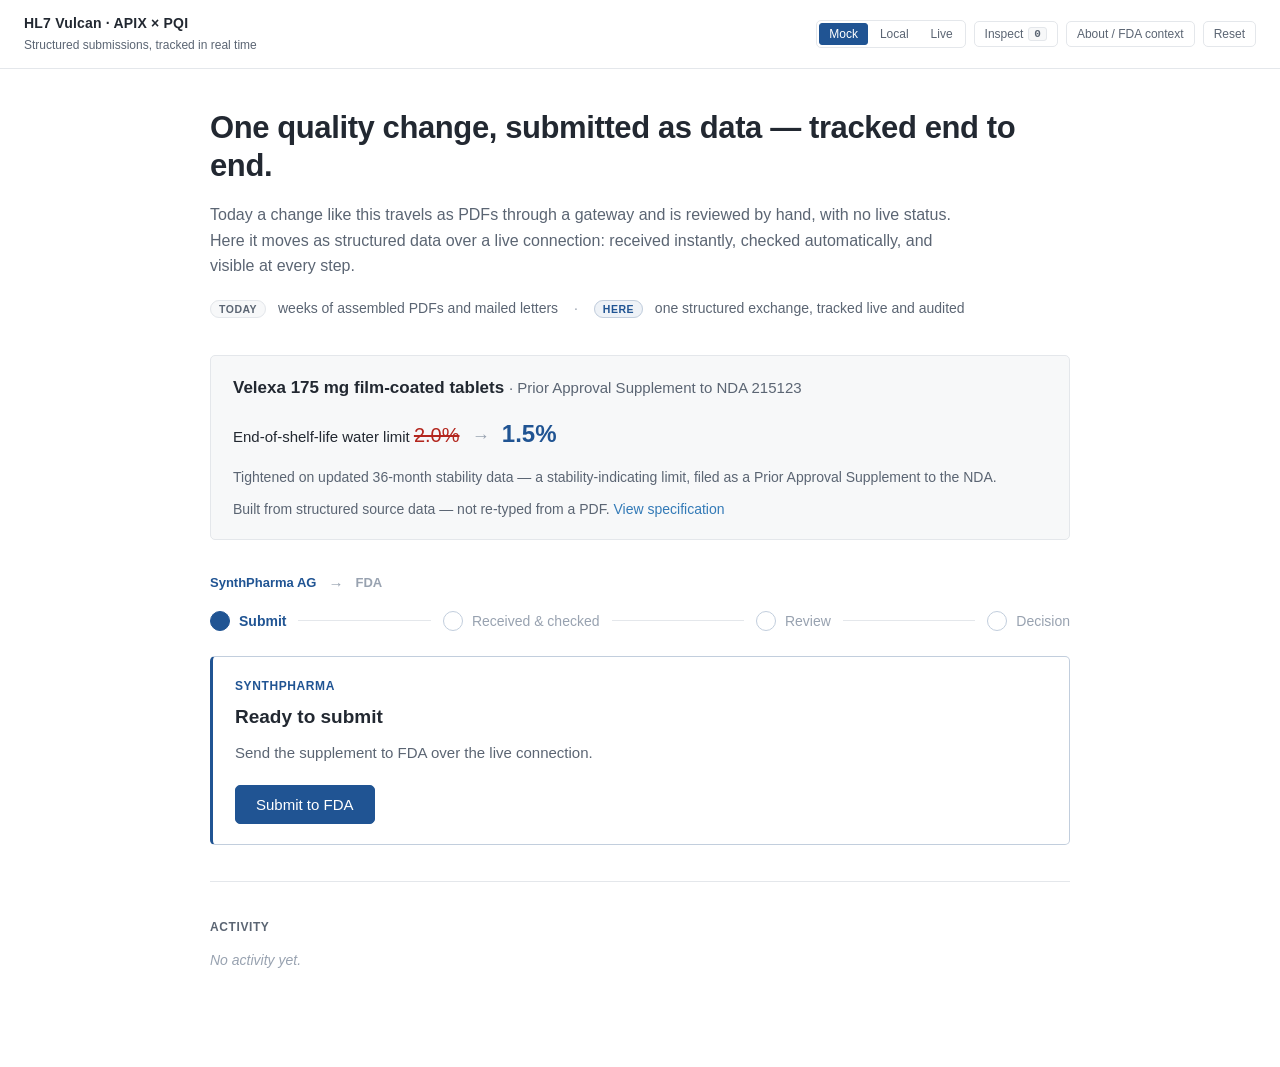
==== commit 2e6c20a8: "Recast the demo to FDA-only framing Flip the procedural model from the EU Type IB anchor to the US F" ====
--- a/index.html
+++ b/index.html
@@ -3,7 +3,7 @@
 <head>
   <meta charset="utf-8">
   <meta name="viewport" content="width=device-width, initial-scale=1">
-  <title>APIX × PQI — Pharmaceutical Quality Variation Demo</title>
+  <title>APIX × PQI — FDA Pharmaceutical Quality Supplement Demo</title>
   <link rel="stylesheet" href="styles.css">
 </head>
 <body>
@@ -50,13 +50,13 @@
 
       <!-- ===== 3. The case ===== -->
       <section class="case" aria-label="The submission">
-        <h3 class="case-title">Velexa 175 mg film-coated tablets <span class="case-kind">· Type IB variation</span></h3>
+        <h3 class="case-title">Velexa 175 mg film-coated tablets <span class="case-kind">· Prior Approval Supplement to NDA 215123</span></h3>
         <p class="case-change">End-of-shelf-life water limit
           <span class="diff-old" id="case-old">2.0%</span>
           <span class="case-to">→</span>
           <span class="diff-new" id="case-new">1.5%</span></p>
         <p class="case-reason">Tightened on updated 36-month stability data — a stability-indicating limit,
-          filed as a Type IB variation.</p>
+          filed as a Prior Approval Supplement to the NDA.</p>
         <p class="case-note">Built from structured source data — not re-typed from a PDF.
           <button class="link-btn" id="view-spec">View specification</button></p>
       </section>
@@ -65,7 +65,7 @@
       <div class="parties" id="parties" aria-hidden="true">
         <span class="party" id="party-ind">SynthPharma AG</span>
         <span class="party-arrow">→</span>
-        <span class="party" id="party-ha">Health Authority</span>
+        <span class="party" id="party-ha">FDA</span>
       </div>
       <nav class="tracker" id="tracker" aria-label="Submission progress"></nav>
 
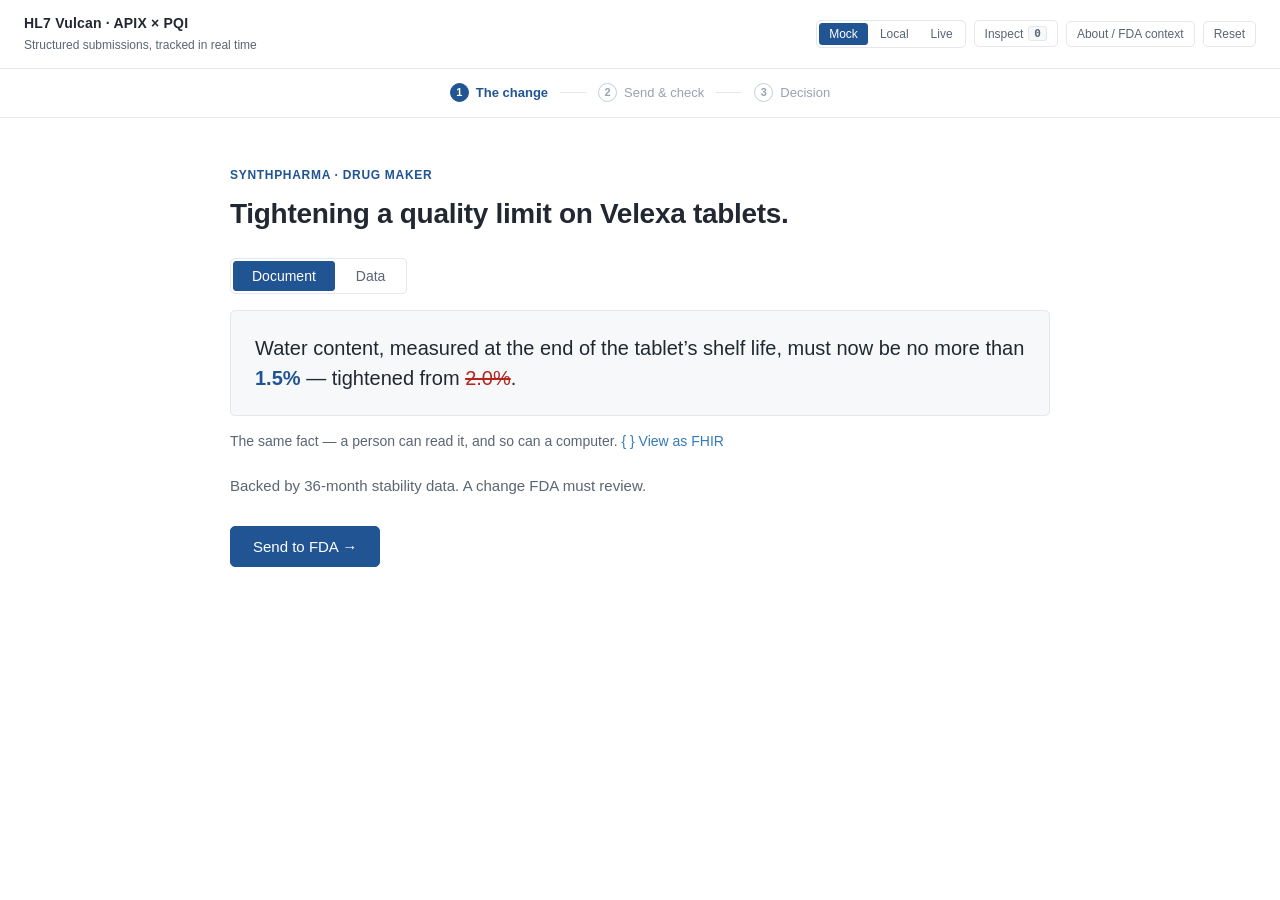
==== commit 1f97e00d: "Rebuild surface as a guided 3-beat story (engine untouched) Replace the single-column tracker with o" ====
--- a/index.html
+++ b/index.html
@@ -24,7 +24,7 @@
       <input class="local-base" id="local-base" type="text" spellcheck="false"
              aria-label="Local server base URL" value="http://localhost:8080/fhir" hidden>
       <span class="live-indicator" id="live-indicator" hidden>hapi.fhir.org/baseR5</span>
-      <button class="tool-btn" id="inspect-toggle" aria-expanded="false" title="Technical detail — real FHIR R5 resources &amp; live API calls">
+      <button class="tool-btn" id="inspect-toggle" aria-expanded="false" title="Technical detail — real FHIR R5 &amp; live API calls">
         Inspect <span class="io-count" id="io-count">0</span>
       </button>
       <button class="tool-btn" id="about-btn" title="About this demo / FDA context">About / FDA context</button>
@@ -32,61 +32,12 @@
     </div>
   </header>
 
-  <!-- =========================== SINGLE-COLUMN STAGE ======================= -->
+  <!-- ===== breadcrumb: the only persistent progress indicator ===== -->
+  <nav class="crumb" id="crumb" aria-label="Progress"></nav>
+
+  <!-- =========================== CENTERED BEAT STAGE ======================= -->
   <main class="stage" id="stage">
-    <div class="column">
-
-      <!-- ===== 2. Value line + the ROI, front-loaded ===== -->
-      <section class="value" aria-label="What this shows">
-        <h2 class="value-head">One quality change, submitted as data — tracked end to end.</h2>
-        <p class="value-sub">Today a change like this travels as PDFs through a gateway and is reviewed by hand,
-          with no live status. Here it moves as structured data over a live connection: received instantly,
-          checked automatically, and visible at every step.</p>
-        <p class="value-stat">
-          <span class="stat-then">Today</span> weeks of assembled PDFs and mailed letters
-          <span class="stat-div">·</span>
-          <span class="stat-now">Here</span> one structured exchange, tracked live and audited</p>
-      </section>
-
-      <!-- ===== 3. The case ===== -->
-      <section class="case" aria-label="The submission">
-        <h3 class="case-title">Velexa 175 mg film-coated tablets <span class="case-kind">· Prior Approval Supplement to NDA 215123</span></h3>
-        <p class="case-change">End-of-shelf-life water limit
-          <span class="diff-old" id="case-old">2.0%</span>
-          <span class="case-to">→</span>
-          <span class="diff-new" id="case-new">1.5%</span></p>
-        <p class="case-reason">Tightened on updated 36-month stability data — a stability-indicating limit,
-          filed as a Prior Approval Supplement to the NDA.</p>
-        <p class="case-note">Built from structured source data — not re-typed from a PDF.
-          <button class="link-btn" id="view-spec">View specification</button></p>
-      </section>
-
-      <!-- ===== 4. The two parties + workflow tracker ===== -->
-      <div class="parties" id="parties" aria-hidden="true">
-        <span class="party" id="party-ind">SynthPharma AG</span>
-        <span class="party-arrow">→</span>
-        <span class="party" id="party-ha">FDA</span>
-      </div>
-      <nav class="tracker" id="tracker" aria-label="Submission progress"></nav>
-
-      <!-- ===== 5. Current-step focus ===== -->
-      <section class="focus" id="focus" aria-label="Current step"></section>
-
-      <hr class="rule">
-
-      <!-- ===== 6. Activity log ===== -->
-      <section class="log-sec" aria-label="Activity">
-        <div class="log-head">Activity</div>
-        <div class="log" id="log"></div>
-      </section>
-
-      <!-- ===== 7. End payoff (after decision) ===== -->
-      <section class="payoff" id="payoff" hidden></section>
-
-      <!-- ===== future state · AI-assisted review (revealed from the payoff) ===== -->
-      <div class="future" id="future" hidden></div>
-
-    </div>
+    <div class="beat" id="beat" aria-live="polite"></div>
   </main>
 
   <!-- =================== INSPECT slide-over (the ONLY place FHIR appears) === -->
--- a/styles.css
+++ b/styles.css
@@ -1,7 +1,8 @@
-/* APIX × PQI demo — single-column "submission tracker" surface.
+/* APIX × PQI demo — a guided 3-beat story surface.
    Calm, business-first, generous whitespace. Light/sober palette; ONE accent
-   (navy) for the active step / primary button; green & red ONLY for the batch
-   result. No CDNs, no gradients, no shadows; file:// safe.
+   (navy) for emphasis / primary buttons; green & red ONLY for the batch check.
+   One centered column (~820px), one idea per screen. No CDNs, no gradients,
+   no shadows; file:// safe.
 
    The Inspect slide-over keeps its FHIR/IG-grade styling (tables, JSON boxes,
    layered wrapper, audit) — the ONLY place technical detail appears. */
@@ -71,102 +72,104 @@
 .tool-btn:hover { background: var(--bg-alt); color: var(--ink); }
 .tool-btn.on { color: var(--navy); border-color: var(--line-strong); background: var(--box-bg); }
 
-/* ======================= SINGLE COLUMN STAGE ========================== */
-.stage { padding: 40px 24px 96px; }
-.column { max-width: 860px; margin: 0 auto; }
-.rule { border: none; border-top: 1px solid var(--line); margin: 36px 0; }
-
-/* ---- 2. Value line + front-loaded ROI ---- */
-.value-head { font-size: 31px; line-height: 1.25; font-weight: 700; letter-spacing: -.4px; }
-.value-sub { margin: 16px 0 0; font-size: 16px; color: var(--ink-soft); max-width: 760px; }
-.value-stat { margin: 18px 0 0; font-size: 14px; color: var(--ink-soft); }
-.stat-then, .stat-now { font-weight: 700; text-transform: uppercase; letter-spacing: .5px; font-size: 10.5px;
-  padding: 2px 8px; border-radius: 999px; margin-right: 8px; }
-.stat-then { color: var(--ink-soft); background: var(--bg-alt); border: 1px solid var(--line); }
-.stat-now { color: var(--navy); background: var(--box-bg); border: 1px solid var(--box-border); }
-.stat-div { color: var(--ink-faint); margin: 0 12px; }
-
-/* ---- 3. The case (calm reference panel; the change is the focal element) ---- */
-.case { margin-top: 36px; background: var(--bg-alt); border: 1px solid var(--line);
-  border-radius: var(--radius); padding: 18px 22px; }
-.case-title { font-size: 17px; font-weight: 700; }
-.case-kind { color: var(--ink-soft); font-weight: 400; font-size: 15px; }
-.case-change { font-size: 15px; color: var(--ink); margin: 14px 0 0; }
-.case-change .case-to { color: var(--ink-faint); margin: 0 8px; font-size: 18px; }
-.case-change .diff-old { font-size: 20px; }
-.case-change .diff-new { font-size: 24px; }
-.diff-old { color: var(--red); text-decoration: line-through; }
-.diff-new { color: var(--navy); font-weight: 700; }
-.case-reason { margin: 12px 0 0; color: var(--ink-soft); font-size: 14px; }
-.case-note { margin: 10px 0 0; color: var(--ink-soft); font-size: 14px; }
-
-/* ---- the two parties (active side emphasized) ---- */
-.parties { display: flex; align-items: center; gap: 12px; margin: 32px 0 14px; }
-.party { font-size: 13px; font-weight: 700; color: var(--ink-faint); }
-.party.on { color: var(--navy); }
-.party-arrow { color: var(--ink-faint); font-weight: 700; }
+/* ======================= BREADCRUMB (persistent progress) ============= */
+.crumb { display: flex; align-items: center; gap: 0; justify-content: center; flex-wrap: wrap;
+  padding: 14px 24px; border-bottom: 1px solid var(--line); }
+.cr-step { display: inline-flex; align-items: center; gap: 7px; font-size: 13px; color: var(--ink-faint); }
+.cr-n { width: 19px; height: 19px; border-radius: 50%; display: grid; place-items: center; font-size: 11px;
+  font-weight: 700; border: 1.5px solid var(--line-strong); background: var(--bg); color: var(--ink-faint); }
+.cr-l { font-size: 13px; }
+.cr-mark { color: var(--navy); font-weight: 700; font-size: 12px; }
+.cr-sep { width: 26px; height: 1px; background: var(--line); margin: 0 12px; }
+.cr-now .cr-n { border-color: var(--navy); background: var(--navy); color: #fff; }
+.cr-now .cr-l { color: var(--navy); font-weight: 700; }
+.cr-done .cr-n { border-color: var(--navy); background: var(--bg); color: var(--navy); }
+.cr-done .cr-l { color: var(--ink); }
+
+/* ======================= CENTERED BEAT STAGE ========================== */
+.stage { padding: 48px 24px 110px; }
+.beat { max-width: 820px; margin: 0 auto; }
+
+.actor { font-size: 12px; font-weight: 700; text-transform: uppercase; letter-spacing: .7px; color: var(--navy); }
+.b-head { font-size: 28px; line-height: 1.3; font-weight: 700; letter-spacing: -.3px; margin: 10px 0 0; }
+.b-why { margin: 22px 0 0; color: var(--ink-soft); font-size: 15px; }
+.b-controls { margin-top: 28px; display: flex; gap: 12px; flex-wrap: wrap; }
+
 .link-btn { border: none; background: none; color: var(--link); cursor: pointer; font-size: 14px;
   font-family: inherit; padding: 0; }
 .link-btn:hover { text-decoration: underline; }
 
-/* ---- 4. Workflow tracker ---- */
-.tracker { display: flex; align-items: center; gap: 0; margin: 4px 0; }
-.tk-step { display: flex; align-items: center; gap: 9px; white-space: nowrap; }
-.tk-mark { width: 20px; height: 20px; border-radius: 50%; display: grid; place-items: center;
-  font-size: 11px; flex-shrink: 0; }
-.tk-dot { border: 1.5px solid var(--line-strong); background: var(--bg); }
-.tk-done { background: var(--navy); color: #fff; border: 1.5px solid var(--navy); }
-.tk-lbl { font-size: 14px; color: var(--ink-faint); }
-.tk-time { font-size: 11px; color: var(--ink-faint); font-family: Consolas, monospace; }
-.tk-sep { flex: 1; min-width: 16px; height: 1px; background: var(--line); margin: 0 12px; }
-.tk-active .tk-dot { border-color: var(--navy); background: var(--navy); }
-.tk-active .tk-lbl { color: var(--navy); font-weight: 700; }
-.tk-done .tk-lbl { color: var(--ink); }
-
-/* ---- 5. Current-step focus (the live step reads as the active surface) ---- */
-.focus { margin-top: 24px; background: var(--bg); border: 1px solid var(--line-strong);
-  border-left: 3px solid var(--navy); border-radius: var(--radius); padding: 20px 22px; }
-.focus:empty { display: none; }
-.focus-actor { font-size: 12px; font-weight: 700; text-transform: uppercase; letter-spacing: .6px;
-  color: var(--navy); }
-.focus-title { font-size: 19px; font-weight: 700; margin: 6px 0 0; }
-.focus-desc { font-size: 15px; color: var(--ink-soft); margin: 8px 0 0; }
-.focus-auto { font-size: 14px; color: var(--green); margin: 12px 0 0; }
-.focus-controls { margin-top: 20px; display: flex; gap: 10px; flex-wrap: wrap; }
-
 .btn-primary { cursor: pointer; border: 1px solid var(--navy); border-radius: var(--radius);
-  padding: 10px 20px; font-size: 15px; background: var(--navy); color: #fff; font-family: inherit; }
+  padding: 11px 22px; font-size: 15px; background: var(--navy); color: #fff; font-family: inherit; }
 .btn-primary:hover { background: var(--link-hover); border-color: var(--link-hover); }
-.btn-primary:disabled { opacity: .5; cursor: default; }
+.btn-primary:disabled { opacity: .45; cursor: default; }
 .btn-ghost { cursor: pointer; border: 1px solid var(--line-strong); background: var(--bg); color: var(--ink);
-  border-radius: var(--radius); padding: 10px 18px; font-size: 15px; font-family: inherit; }
+  border-radius: var(--radius); padding: 11px 18px; font-size: 15px; font-family: inherit; }
 .btn-ghost:hover { background: var(--bg-alt); }
-.btn-ghost:disabled { opacity: .5; cursor: default; }
-
-/* batch picker (Review) */
-.batch-pick { display: flex; gap: 10px; flex-wrap: wrap; margin-top: 20px; align-items: center; }
+.btn-ghost:disabled { opacity: .45; cursor: default; }
+
+/* ---- pickers / toggle ---- */
+.toggle { display: inline-flex; gap: 2px; background: var(--bg); border: 1px solid var(--line);
+  border-radius: var(--radius); padding: 2px; margin: 26px 0 0; }
+.tg-opt { cursor: pointer; font-family: inherit; font-size: 14px; color: var(--ink-soft); background: transparent;
+  border: 1px solid transparent; border-radius: 3px; padding: 6px 18px; }
+.tg-opt:hover { background: var(--bg-alt); }
+.tg-opt.on { color: #fff; background: var(--navy); border-color: var(--navy); }
 .pick-opt { cursor: pointer; font-family: inherit; font-size: 14px; border-radius: var(--radius);
-  padding: 8px 14px; border: 1px solid var(--line-strong); background: var(--bg); color: var(--ink); }
+  padding: 9px 15px; border: 1px solid var(--line-strong); background: var(--bg); color: var(--ink); }
 .pick-opt:hover { background: var(--bg-alt); }
 .pick-opt.on { color: #fff; background: var(--navy); border-color: var(--navy); }
 
-/* batch result — the ONLY use of success-green / fail-red on the surface.
-   Staged as a full-width reveal beneath the controls, not an inline field. */
-.batch-result { margin-top: 24px; }
-.batch-result:empty { display: none; }
-.result { display: flex; align-items: center; gap: 12px; width: 100%; font-size: 22px; font-weight: 700;
+/* ====================== BEAT 1 — the change ========================== */
+.chg-panel { margin-top: 16px; background: var(--bg-alt); border: 1px solid var(--line);
+  border-radius: var(--radius); padding: 22px 24px; min-height: 96px; }
+.chg-sentence { margin: 0; font-size: 20px; line-height: 1.5; color: var(--ink); }
+.chg-new { color: var(--navy); font-weight: 700; }
+.chg-old { color: var(--red); text-decoration: line-through; }
+.chg-record { margin: 0; display: flex; flex-direction: column; gap: 0; }
+.chg-record > div { display: flex; gap: 16px; padding: 9px 0; border-top: 1px solid var(--line); }
+.chg-record > div:first-child { border-top: none; }
+.chg-record dt { flex: 0 0 80px; margin: 0; font-size: 12px; font-weight: 700; text-transform: uppercase;
+  letter-spacing: .5px; color: var(--ink-soft); padding-top: 2px; }
+.chg-record dd { margin: 0; font-size: 16px; color: var(--ink); }
+.chg-record dd strong { color: var(--navy); }
+.chg-was { color: var(--ink-faint); font-size: 14px; }
+.chg-caption { margin: 14px 0 0; font-size: 14px; color: var(--ink-soft); }
+.chg-caption .link-btn { font-size: 14px; }
+
+/* ====================== BEAT 2 — send & check ======================== */
+.exchange { display: flex; align-items: center; gap: 14px; margin: 0 0 28px; }
+.ex-node { font-size: 14px; font-weight: 700; color: var(--ink); flex-shrink: 0; }
+.ex-wire { position: relative; flex: 1; height: 2px; background: var(--line); border-radius: 2px; overflow: visible; }
+.ex-token { position: absolute; top: 50%; left: 0; width: 10px; height: 10px; border-radius: 50%;
+  background: var(--navy); transform: translate(0, -50%); opacity: 0; }
+.ex-wire-on .ex-token { animation: ex-move 1.6s ease-in-out forwards; }
+@keyframes ex-move { 0% { left: 0; opacity: 1; } 90% { opacity: 1; } 100% { left: 100%; opacity: 0; } }
+.ex-ticks { display: flex; flex-direction: column; gap: 8px; margin: 0 0 6px; }
+.ex-tick { font-size: 14px; color: var(--ink-faint); display: flex; align-items: center; gap: 8px;
+  opacity: .45; transition: opacity .3s ease; }
+.ex-tick small { color: var(--ink-faint); }
+.ex-tick.on { opacity: 1; color: var(--ink); }
+.ex-c { color: var(--ink-faint); font-weight: 700; }
+.ex-tick.on .ex-c { color: var(--navy); }
+.ex-status { font-size: 14px; color: var(--ink-soft); margin: 18px 0 0; }
+
+.chk-pick { display: flex; gap: 10px; flex-wrap: wrap; align-items: center; margin: 24px 0 0; }
+.chk-out:empty { display: none; }
+.chk-out { margin-top: 24px; }
+.chk-result { display: flex; align-items: center; gap: 12px; flex-wrap: wrap; width: 100%; font-size: 20px;
   border-radius: var(--radius); padding: 18px 20px; }
-.result-pass { color: var(--green); background: var(--green-bg); border: 1px solid #bcdcbe; }
-.result-fail { color: #fff; background: var(--red); border: 1px solid var(--red); }
-.result-mark { font-size: 24px; }
-.result-conseq { margin: 12px 0 0; font-size: 15px; color: var(--ink); }
-.batch-result .link-btn { display: inline-block; margin-top: 10px; }
-
-/* decision */
-.decision-row { display: flex; gap: 10px; flex-wrap: wrap; margin-top: 20px; }
-
-/* question exchange */
-.rsi { margin-top: 20px; display: flex; flex-direction: column; gap: 12px; }
+.chk-pass { color: var(--green); background: var(--green-bg); border: 1px solid #bcdcbe; }
+.chk-fail { color: #fff; background: var(--red); border: 1px solid var(--red); }
+.chk-result strong { font-weight: 700; }
+.chk-vs, .chk-arrow { font-size: 15px; opacity: .8; }
+.chk-verdict { font-weight: 700; }
+.chk-point { margin: 14px 0 0; font-size: 15px; color: var(--ink); }
+.chk-point .link-btn { font-size: 14px; }
+
+/* ====================== BEAT 3 — decision + AI ======================= */
+.decision-row { display: flex; gap: 10px; flex-wrap: wrap; margin-top: 26px; }
+.rsi { margin-top: 22px; display: flex; flex-direction: column; gap: 12px; }
 .rsi:empty { display: none; }
 .msg { border: 1px solid var(--line); border-radius: var(--radius); padding: 12px 14px; }
 .msg-ha { border-left: 3px solid var(--navy); background: var(--bg-alt); }
@@ -174,44 +177,22 @@
 .msg-from { font-size: 12px; font-weight: 700; color: var(--ink); margin-bottom: 6px; }
 .msg-body { color: var(--ink); font-size: 14px; line-height: 1.6; }
 
-/* ---- 6. Activity log ---- */
-.log-sec { margin-top: 8px; }
-.log-head { font-size: 12px; font-weight: 700; text-transform: uppercase; letter-spacing: .6px;
-  color: var(--ink-soft); margin-bottom: 12px; }
-.log { display: flex; flex-direction: column; gap: 4px; }
-.log:empty::after { content: "No activity yet."; color: var(--ink-faint); font-size: 14px; font-style: italic; }
-.log-row { display: flex; align-items: baseline; gap: 12px; padding: 6px 0; font-size: 14px;
-  border-bottom: 1px solid var(--line); }
-.log-time { font-family: Consolas, monospace; font-size: 11px; color: var(--ink-faint); flex-shrink: 0;
-  min-width: 72px; }
-.log-msg { color: var(--ink); flex: 1; }
-.log-row .link-btn { font-size: 12px; flex-shrink: 0; }
-
-/* ---- 7. End payoff ---- */
-.payoff { margin-top: 40px; padding-top: 32px; border-top: 1px solid var(--line); }
-.payoff-head { font-size: 19px; font-weight: 700; line-height: 1.4; }
+.payoff { margin-top: 26px; padding: 18px 20px; background: var(--bg-alt); border: 1px solid var(--line);
+  border-left: 3px solid var(--navy); border-radius: var(--radius); }
+.payoff-head { font-size: 18px; font-weight: 700; line-height: 1.45; margin: 0; }
 .payoff-head .link-btn { font-size: 14px; font-weight: 400; }
-.payoff-contrast { margin: 14px 0 24px; color: var(--ink-soft); font-size: 15px; }
-
-/* future-state AI stepper — a quiet appendix below the payoff (not a primary callout) */
-.future { margin-top: 24px; padding: 18px 22px; border: 1px solid var(--line);
-  border-radius: var(--radius); background: var(--bg-alt); }
-.future-head { display: flex; align-items: baseline; gap: 12px; flex-wrap: wrap; margin-bottom: 10px; }
-.future-head h3 { font-size: 16px; color: var(--navy); }
-.future-badge { font-size: 10px; font-weight: 700; text-transform: uppercase; letter-spacing: .4px; color: var(--amber);
-  background: var(--amber-bg); border: 1px solid #e6d49a; border-radius: 999px; padding: 1px 8px; }
-.ai-flow { display: flex; align-items: stretch; gap: 4px; flex-wrap: wrap; margin: 6px 0 2px; }
-.ai-step { flex: 1; min-width: 124px; border: 1px solid var(--line); border-top: 3px solid var(--link);
-  border-radius: var(--radius); padding: 9px 12px; background: var(--bg); }
-.ai-step.ai-human { border-top-color: var(--navy); background: var(--box-bg); }
-.ai-actor { font-family: Consolas, monospace; font-size: 9.5px; font-weight: 700; letter-spacing: .4px;
-  text-transform: uppercase; color: var(--link); }
-.ai-human .ai-actor { color: var(--navy); }
-.ai-title { font-size: 14px; font-weight: 700; color: var(--ink); margin: 2px 0 3px; }
-.ai-desc { font-size: 12px; color: var(--ink-soft); line-height: 1.5; }
-.ai-arrow { display: flex; align-items: center; color: var(--ink-faint); font-weight: 700; }
-.future-foot { font-size: 14px; color: var(--ink); margin: 14px 0 0; line-height: 1.6; }
-.future-foot strong { color: var(--navy); }
+
+/* AI-assisted review — the real, data-driven assessment */
+.ai-panel { margin-top: 40px; padding-top: 30px; border-top: 1px solid var(--line); }
+.ai-head { display: flex; align-items: baseline; gap: 12px; flex-wrap: wrap; }
+.ai-head h3 { font-size: 17px; color: var(--navy); }
+.ai-tag { font-size: 10px; font-weight: 700; text-transform: uppercase; letter-spacing: .4px; color: var(--amber);
+  background: var(--amber-bg); border: 1px solid #e6d49a; border-radius: 999px; padding: 2px 9px; }
+.ai-out { margin: 18px 0 0; font-family: Consolas, "Lucida Console", monospace; font-size: 14px; line-height: 1.7;
+  white-space: pre-wrap; color: var(--ink); background: var(--bg-alt); border: 1px solid var(--line);
+  border-left: 3px solid var(--navy); border-radius: var(--radius); padding: 16px 18px; min-height: 40px; }
+.ai-out:empty { display: none; }
+.ai-foot { font-size: 13.5px; color: var(--ink-soft); margin: 16px 0 0; line-height: 1.6; }
 
 /* ===================================================================== */
 /* ============ INSPECT slide-over (the ONLY FHIR surface) ============= */
@@ -384,12 +365,16 @@
 .io-empty { font-size: 11.5px; color: var(--ink-soft); font-style: italic; margin-top: 4px; }
 
 @media (max-width: 720px) {
-  .stage { padding: 28px 16px 80px; }
-  .value-head { font-size: 22px; }
-  .tracker { flex-wrap: wrap; gap: 10px 0; }
-  .tk-sep { display: none; }
-  .tk-step { flex: 0 0 50%; }
+  .stage { padding: 30px 16px 84px; }
+  .b-head { font-size: 22px; }
+  .crumb { gap: 4px 0; }
+  .cr-sep { width: 14px; margin: 0 6px; }
+  .cr-l { display: none; }
   .inspect { width: 100vw; }
-  .ai-flow { flex-direction: column; }
-  .ai-arrow { transform: rotate(90deg); }
+  .chk-result { font-size: 17px; }
 }
+
+@media (prefers-reduced-motion: reduce) {
+  .ex-wire-on .ex-token { animation: none; opacity: 0; }
+  .ex-tick { transition: none; }
+}
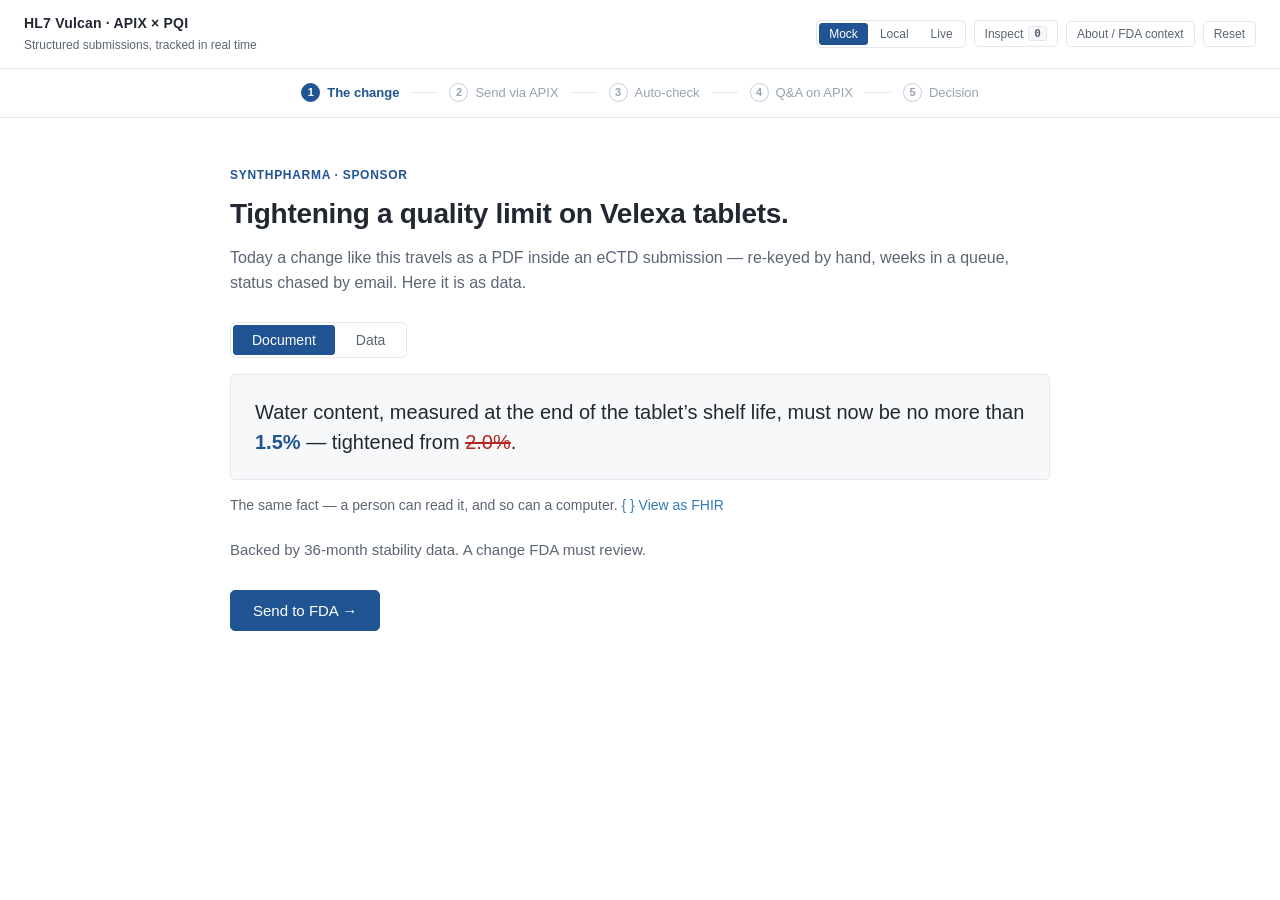
==== commit 11a4a96e: "Polish: star the live server, open/close framing, human-in-loop, actor lines Four assessment follow-" ====
--- a/index.html
+++ b/index.html
@@ -35,6 +35,9 @@
   <!-- ===== breadcrumb: the only persistent progress indicator ===== -->
   <nav class="crumb" id="crumb" aria-label="Progress"></nav>
 
+  <!-- ===== live/local server bar — visible "this runs on real FHIR" state ===== -->
+  <div class="livebar" id="livebar" hidden></div>
+
   <!-- =========================== CENTERED BEAT STAGE ======================= -->
   <main class="stage" id="stage">
     <div class="beat" id="beat" aria-live="polite"></div>
--- a/styles.css
+++ b/styles.css
@@ -93,7 +93,28 @@
 .actor { font-size: 12px; font-weight: 700; text-transform: uppercase; letter-spacing: .7px; color: var(--navy); }
 .b-head { font-size: 28px; line-height: 1.3; font-weight: 700; letter-spacing: -.3px; margin: 10px 0 0; }
 .b-why { margin: 22px 0 0; color: var(--ink-soft); font-size: 15px; }
+.b-lead { margin: 14px 0 0; font-size: 16px; line-height: 1.55; color: var(--ink-soft); }
 .b-controls { margin-top: 28px; display: flex; gap: 12px; flex-wrap: wrap; }
+
+/* human-in-the-loop note (Beat 3) — machine screens, human assesses */
+.hitl { margin: 16px 0 0; font-size: 14px; color: var(--ink-soft); line-height: 1.55;
+  border-left: 3px solid var(--line-strong); padding-left: 12px; }
+/* real-server note (Beat 2) */
+.server-note { margin: 14px 0 0; font-size: 13px; color: var(--ink-soft); line-height: 1.55; }
+.server-note code, .livebar code { font-family: Consolas, monospace; font-size: 12px;
+  background: var(--box-bg); border: 1px solid var(--box-border); border-radius: 3px; padding: 1px 6px; color: var(--ink); }
+
+/* live/local server bar — the anti-vaporware star */
+.livebar { display: flex; align-items: center; gap: 9px; justify-content: center; flex-wrap: wrap;
+  padding: 9px 24px; font-size: 13px; color: var(--ink); border-bottom: 1px solid var(--line); }
+.livebar-live { background: var(--red-bg); border-bottom-color: var(--red); }
+.livebar-live code { background: #fff; border-color: var(--red); color: var(--red); }
+.livebar-local { background: var(--green-bg); border-bottom-color: var(--green); }
+.livebar-local code { background: #fff; border-color: var(--green); color: var(--green); }
+.lb-dot { width: 8px; height: 8px; border-radius: 50%; background: var(--red); animation: lb-pulse 1.4s ease-in-out infinite; }
+.lb-dot-local { background: var(--green); animation: none; }
+@keyframes lb-pulse { 0%, 100% { opacity: 1; } 50% { opacity: .25; } }
+@media (prefers-reduced-motion: reduce) { .lb-dot { animation: none; } }
 
 .link-btn { border: none; background: none; color: var(--link); cursor: pointer; font-size: 14px;
   font-family: inherit; padding: 0; }
@@ -154,28 +175,136 @@
 .ex-tick.on .ex-c { color: var(--navy); }
 .ex-status { font-size: 14px; color: var(--ink-soft); margin: 18px 0 0; }
 
-.chk-pick { display: flex; gap: 10px; flex-wrap: wrap; align-items: center; margin: 24px 0 0; }
-.chk-out:empty { display: none; }
-.chk-out { margin-top: 24px; }
-.chk-result { display: flex; align-items: center; gap: 12px; flex-wrap: wrap; width: 100%; font-size: 20px;
-  border-radius: var(--radius); padding: 18px 20px; }
-.chk-pass { color: var(--green); background: var(--green-bg); border: 1px solid #bcdcbe; }
-.chk-fail { color: #fff; background: var(--red); border: 1px solid var(--red); }
-.chk-result strong { font-weight: 700; }
-.chk-vs, .chk-arrow { font-size: 15px; opacity: .8; }
-.chk-verdict { font-weight: 700; }
-.chk-point { margin: 14px 0 0; font-size: 15px; color: var(--ink); }
-.chk-point .link-btn { font-size: 14px; }
-
-/* ====================== BEAT 3 — decision + AI ======================= */
+/* ---- what APIX does (the value story) ---- */
+.apix-case { margin: 14px 0 0; color: var(--ink-soft); font-size: 14px; }
+.apix-case code { font-family: Consolas, monospace; font-size: 13px; color: var(--ink);
+  background: var(--box-bg); border: 1px solid var(--box-border); border-radius: 3px; padding: 1px 6px; }
+.apix-steps { list-style: none; margin: 22px 0 0; padding: 0; }
+.apix-steps li { display: flex; gap: 14px; align-items: baseline; padding: 13px 0;
+  border-top: 1px solid var(--line); animation: ax-fade .42s ease both; }
+.apix-steps li:first-child { border-top: none; }
+.apix-steps .ax-n { flex: 0 0 24px; width: 24px; height: 24px; border-radius: 50%; display: grid;
+  place-items: center; font-size: 12px; font-weight: 700; color: #fff; background: var(--navy);
+  align-self: flex-start; position: relative; top: 1px; }
+.apix-steps li > div { display: flex; flex-direction: column; gap: 2px; }
+.apix-steps b { font-size: 15px; font-weight: 700; color: var(--ink); }
+.apix-steps span { font-size: 14px; color: var(--ink-soft); line-height: 1.5; }
+@keyframes ax-fade { from { opacity: 0; transform: translateY(5px); } to { opacity: 1; transform: none; } }
+@media (prefers-reduced-motion: reduce) { .apix-steps li { animation: none; } }
+
+/* ---- before / after: why it's a game-changer ---- */
+.apix-why { margin: 30px 0 0; }
+.apix-why-cap { font-size: 12px; font-weight: 700; text-transform: uppercase; letter-spacing: .7px;
+  color: var(--navy); margin-bottom: 10px; }
+.ba { width: 100%; border-collapse: collapse; font-size: 14px; }
+.ba thead th { text-align: left; font-size: 11px; font-weight: 700; text-transform: uppercase;
+  letter-spacing: .5px; color: var(--ink-faint); padding: 7px 14px; border-bottom: 1px solid var(--line); }
+.ba thead th:last-child { color: var(--navy); }
+.ba tbody th { text-align: left; font-weight: 700; color: var(--ink-soft); padding: 10px 14px;
+  width: 92px; border-bottom: 1px solid var(--line); }
+.ba td { padding: 10px 14px; border-bottom: 1px solid var(--line); }
+.ba-old { color: var(--ink-faint); text-decoration: line-through; text-decoration-color: var(--line-strong); }
+.ba-new { color: var(--ink); font-weight: 700; background: var(--bg-alt); }
+
+/* ============ BEAT 3 — automatic conformance check ============ */
+.ev-sub { margin-top: 14px; }
+.ev-panel { margin: 26px 0 0; border: 1px solid var(--line-strong); border-radius: var(--radius); overflow: hidden; }
+.ev-head { display: flex; align-items: center; gap: 12px; padding: 12px 16px;
+  background: var(--bg-alt); border-bottom: 1px solid var(--line); }
+.ev-title { font-size: 13px; font-weight: 700; color: var(--ink); }
+.ev-batch { font-size: 12px; color: var(--ink-soft); }
+.ev-status { margin-left: auto; font-size: 12px; font-weight: 700; color: var(--navy); min-height: 15px; }
+.ev-row { display: grid; grid-template-columns: 1.1fr 1.7fr .6fr 34px; gap: 12px; align-items: center;
+  padding: 12px 16px; border-top: 1px solid var(--line); transition: background .25s ease, box-shadow .25s ease; }
+.ev-colhead { background: var(--bg); padding: 8px 16px; border-top: none; }
+.ev-colhead > div { font-size: 11px; font-weight: 700; text-transform: uppercase; letter-spacing: .4px; color: var(--ink-faint); }
+.ev-param { font-size: 14px; font-weight: 600; color: var(--ink); }
+.ev-crit { font-size: 13px; color: var(--ink-soft); }
+.ev-meas { font-size: 14px; font-weight: 700; color: var(--ink); font-variant-numeric: tabular-nums; }
+.ev-verdict { text-align: center; font-size: 15px; }
+.ev-tick { color: var(--green); font-weight: 700; }
+.ev-cross { color: var(--red); font-weight: 700; }
+.ev-row.ev-pass { box-shadow: inset 3px 0 0 var(--green); }
+.ev-row.ev-fail { box-shadow: inset 3px 0 0 var(--red); background: var(--red-bg); }
+.ev-spin { display: inline-block; width: 12px; height: 12px; border: 2px solid var(--line-strong);
+  border-top-color: var(--navy); border-radius: 50%; animation: ev-spin .7s linear infinite; }
+@keyframes ev-spin { to { transform: rotate(360deg); } }
+
+.ev-banner { margin: 18px 0 0; padding: 14px 18px; border-radius: var(--radius); font-size: 15px;
+  line-height: 1.5; border: 1px solid; }
+.ev-ok { background: var(--green-bg); border-color: #bcdcbe; }
+.ev-ok strong { color: var(--green); }
+.ev-bad { background: var(--red-bg); border-color: var(--red); }
+.ev-bad strong { color: var(--red); }
+.ev-bad-em { display: block; margin-top: 5px; font-size: 13px; color: var(--ink-soft); }
+@media (prefers-reduced-motion: reduce) { .ev-spin { animation-duration: 0s; } }
+@media (max-width: 600px) {
+  .ev-row { grid-template-columns: 1fr 34px; row-gap: 3px; }
+  .ev-crit { grid-column: 1; font-size: 12px; }
+  .ev-meas { grid-column: 1; }
+  .ev-verdict { grid-row: 1 / span 3; grid-column: 2; }
+}
+
+/* ====================== BEAT 5 — decision + AI ======================= */
 .decision-row { display: flex; gap: 10px; flex-wrap: wrap; margin-top: 26px; }
 .rsi { margin-top: 22px; display: flex; flex-direction: column; gap: 12px; }
+
+/* Decision-basis — grounds the call in the prior beats (read live). */
+.decision-basis { margin: 26px 0 0; border: 1px solid var(--line); border-radius: var(--radius);
+  background: var(--bg-alt); padding: 6px 18px; }
+.db-cap { font-size: 12px; font-weight: 700; text-transform: uppercase; letter-spacing: .7px;
+  color: var(--navy); padding: 12px 0 4px; }
+.db-row { display: flex; gap: 18px; align-items: baseline; padding: 12px 0; border-top: 1px solid var(--line); }
+.db-k { flex: 0 0 168px; font-size: 12px; font-weight: 700; text-transform: uppercase; letter-spacing: .5px;
+  color: var(--ink-soft); }
+.db-v { flex: 1; font-size: 15px; color: var(--ink); line-height: 1.5; }
+
+/* The two outcomes — equal-weight, fully-clickable cards. */
+.dec-cards { display: grid; grid-template-columns: 1fr 1fr; gap: 14px; margin-top: 30px; }
+.dec-card { display: flex; flex-direction: column; gap: 8px; text-align: left; cursor: pointer;
+  font-family: inherit; border: 1px solid var(--line-strong); background: var(--bg); border-radius: var(--radius);
+  padding: 18px 20px; transition: border-color .2s ease, background .2s ease, box-shadow .2s ease; }
+.dec-card:hover { background: var(--bg-alt); }
+.dec-title { font-size: 17px; font-weight: 700; color: var(--ink); }
+.dec-conseq { font-size: 14px; color: var(--ink-soft); line-height: 1.5; }
+.dec-approve { border-left: 3px solid var(--navy); }
+.dec-approve:hover { border-color: var(--navy); box-shadow: inset 0 0 0 1px var(--navy); }
+.dec-approve .dec-title { color: var(--navy); }
+.dec-reject:hover { border-color: var(--line-strong); box-shadow: inset 0 0 0 1px var(--line-strong); }
+@media (max-width: 600px) { .dec-cards { grid-template-columns: 1fr; } .db-row { flex-direction: column; gap: 4px; } .db-k { flex-basis: auto; } }
 .rsi:empty { display: none; }
 .msg { border: 1px solid var(--line); border-radius: var(--radius); padding: 12px 14px; }
 .msg-ha { border-left: 3px solid var(--navy); background: var(--bg-alt); }
 .msg-sponsor { border-left: 3px solid var(--line-strong); background: var(--bg); }
-.msg-from { font-size: 12px; font-weight: 700; color: var(--ink); margin-bottom: 6px; }
+.msg-from { font-size: 12px; font-weight: 700; color: var(--ink); }
 .msg-body { color: var(--ink); font-size: 14px; line-height: 1.6; }
+
+/* Information Request — the two-way conversation, live on APIX */
+.ir { margin-top: 22px; border: 1px solid var(--line-strong); border-radius: var(--radius); padding: 16px 18px; }
+.ir-head { display: flex; align-items: center; gap: 10px; flex-wrap: wrap; }
+.ir-title { font-size: 14px; font-weight: 700; color: var(--ink); }
+.ir-live { font-size: 10px; font-weight: 700; text-transform: uppercase; letter-spacing: .5px; color: #fff;
+  background: var(--navy); border-radius: 999px; padding: 2px 9px; }
+.ir-clock { margin-left: auto; font-size: 11px; font-weight: 700; border-radius: 999px; padding: 3px 10px; border: 1px solid; }
+.ir-stop { color: var(--amber); background: var(--amber-bg); border-color: #e6d49a; }
+.ir-run { color: var(--green); background: var(--green-bg); border-color: #bcdcbe; }
+.ir-note { font-size: 13px; color: var(--ink-soft); margin: 10px 0 16px; line-height: 1.6; }
+.ir-note code { font-family: Consolas, monospace; font-size: 12px; color: var(--ink);
+  background: var(--box-bg); border: 1px solid var(--box-border); border-radius: 3px; padding: 1px 6px; }
+.ir .msg { margin-top: 12px; animation: msg-in .35s ease both; }
+.ir .msg:first-of-type { margin-top: 0; }
+@keyframes msg-in { from { opacity: 0; transform: translateY(6px); } to { opacity: 1; transform: none; } }
+.msg-meta { display: flex; align-items: baseline; gap: 8px; flex-wrap: wrap; margin-bottom: 5px; }
+.msg-route { font-size: 11px; color: var(--ink-faint); }
+.msg-kind { font-size: 11px; font-weight: 700; text-transform: uppercase; letter-spacing: .4px;
+  color: var(--navy); margin-bottom: 6px; }
+.ir-foot { font-size: 13px; color: var(--ink-soft); margin: 14px 0 0; }
+.typing { display: inline-flex; gap: 5px; padding: 5px 0; }
+.typing span { width: 6px; height: 6px; border-radius: 50%; background: var(--ink-faint); animation: typing 1s infinite; }
+.typing span:nth-child(2) { animation-delay: .15s; }
+.typing span:nth-child(3) { animation-delay: .3s; }
+@keyframes typing { 0%, 60%, 100% { opacity: .3; transform: translateY(0); } 30% { opacity: 1; transform: translateY(-3px); } }
+@media (prefers-reduced-motion: reduce) { .ir .msg, .typing span { animation: none; } }
 
 .payoff { margin-top: 26px; padding: 18px 20px; background: var(--bg-alt); border: 1px solid var(--line);
   border-left: 3px solid var(--navy); border-radius: var(--radius); }
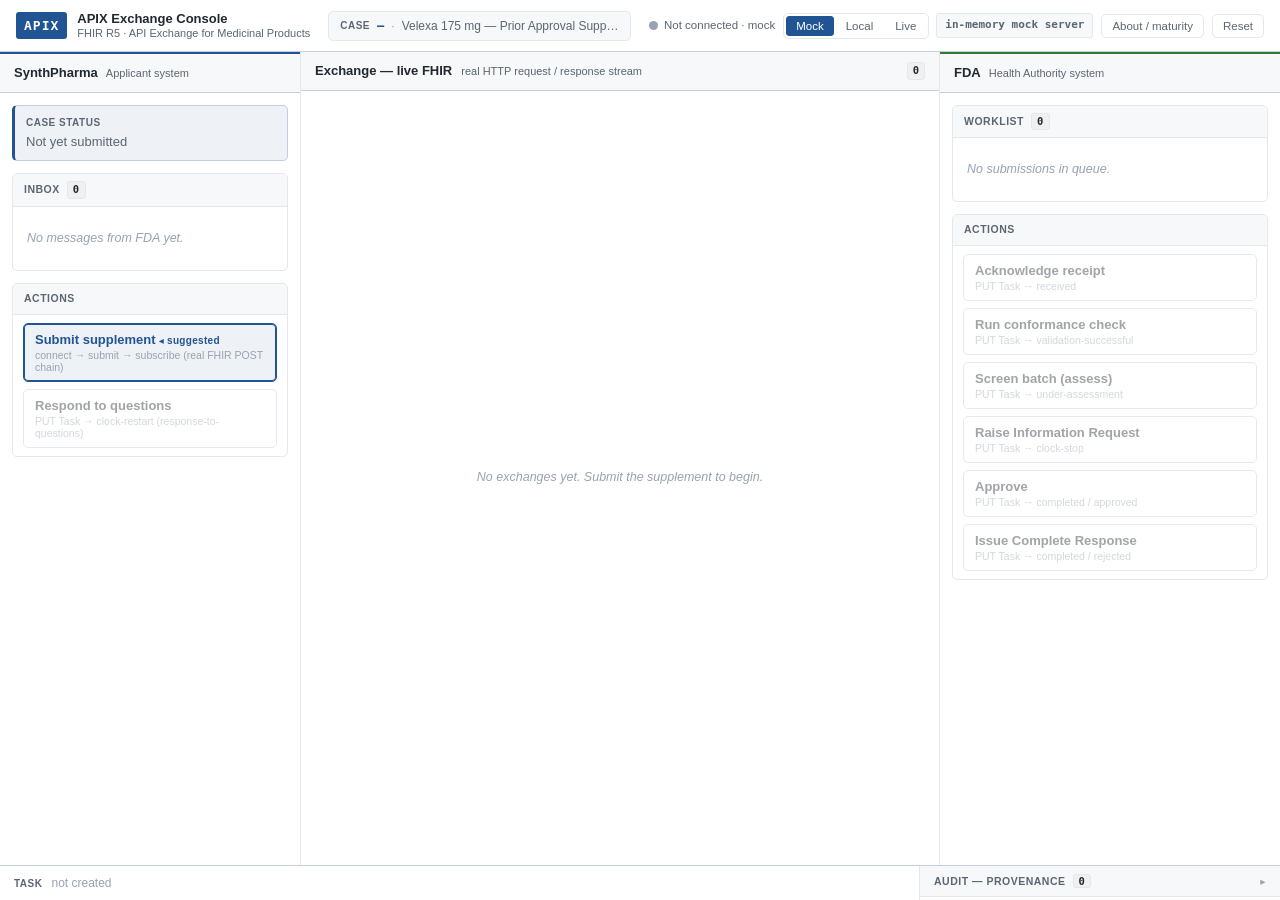
==== commit b1437c10: "Replace storybook with the APIX Exchange Console (serious operational UI) The presenter-paced "story" ====
--- a/index.html
+++ b/index.html
@@ -3,63 +3,148 @@
 <head>
   <meta charset="utf-8">
   <meta name="viewport" content="width=device-width, initial-scale=1">
-  <title>APIX × PQI — FDA Pharmaceutical Quality Supplement Demo</title>
+  <title>APIX Exchange Console — FHIR R5</title>
   <link rel="stylesheet" href="styles.css">
 </head>
 <body>
-  <!-- ============================ HEADER (quiet) ============================ -->
-  <header class="topbar">
-    <div class="brand">
-      <div class="brand-text">
-        <h1>HL7 Vulcan · APIX × PQI</h1>
-        <p>Structured submissions, tracked in real time</p>
+  <!-- ============================ TOP BAR ============================ -->
+  <header class="console-bar">
+    <div class="cb-brand">
+      <div class="cb-brand-mark">APIX</div>
+      <div class="cb-brand-text">
+        <strong>APIX Exchange Console</strong>
+        <span>FHIR R5 · API Exchange for Medicinal Products</span>
       </div>
     </div>
-    <div class="header-tools">
-      <div class="backend" id="backend-toggle" role="group" aria-label="Backend">
-        <button class="backend-opt on" id="backend-mock">Mock</button>
-        <button class="backend-opt" id="backend-local">Local</button>
-        <button class="backend-opt" id="backend-live">Live</button>
+
+    <div class="cb-case" id="case-chip">
+      <span class="cb-case-k">Case</span>
+      <code id="case-no">—</code>
+      <span class="cb-case-sep">·</span>
+      <span class="cb-case-prod">Velexa 175 mg — Prior Approval Supplement</span>
+    </div>
+
+    <div class="cb-tools">
+      <span class="cb-conn" id="conn">
+        <span class="cb-dot" id="conn-dot"></span>
+        <span class="cb-conn-label" id="conn-label">Not connected</span>
+      </span>
+
+      <div class="cb-backend">
+        <div class="backend" id="backend-toggle" role="group" aria-label="Backend">
+          <button class="backend-opt on" id="backend-mock">Mock</button>
+          <button class="backend-opt" id="backend-local">Local</button>
+          <button class="backend-opt" id="backend-live">Live</button>
+        </div>
+        <input class="local-base" id="local-base" type="text" spellcheck="false"
+               aria-label="Local server base URL" value="http://localhost:8080/fhir" hidden>
+        <span class="server-base" id="server-base">in-memory mock server</span>
       </div>
-      <input class="local-base" id="local-base" type="text" spellcheck="false"
-             aria-label="Local server base URL" value="http://localhost:8080/fhir" hidden>
-      <span class="live-indicator" id="live-indicator" hidden>hapi.fhir.org/baseR5</span>
-      <button class="tool-btn" id="inspect-toggle" aria-expanded="false" title="Technical detail — real FHIR R5 &amp; live API calls">
-        Inspect <span class="io-count" id="io-count">0</span>
-      </button>
-      <button class="tool-btn" id="about-btn" title="About this demo / FDA context">About / FDA context</button>
+
+      <button class="tool-btn" id="about-btn" title="About this demo / FDA context / maturity">About / maturity</button>
       <button class="tool-btn" id="resetbtn" title="Start over">Reset</button>
     </div>
   </header>
 
-  <!-- ===== breadcrumb: the only persistent progress indicator ===== -->
-  <nav class="crumb" id="crumb" aria-label="Progress"></nav>
+  <!-- ============================ MAIN GRID ============================ -->
+  <main class="console">
 
-  <!-- ===== live/local server bar — visible "this runs on real FHIR" state ===== -->
-  <div class="livebar" id="livebar" hidden></div>
+    <!-- ===== LEFT — Applicant ===== -->
+    <section class="party" id="applicant">
+      <div class="party-head">
+        <span class="party-org">SynthPharma</span>
+        <span class="party-role">Applicant system</span>
+      </div>
+      <div class="party-body">
+        <div class="case-status">
+          <div class="cs-label">Case status</div>
+          <div class="cs-value" id="applicant-status">Not yet submitted</div>
+        </div>
 
-  <!-- =========================== CENTERED BEAT STAGE ======================= -->
-  <main class="stage" id="stage">
-    <div class="beat" id="beat" aria-live="polite"></div>
+        <div class="panel">
+          <div class="panel-head">Inbox
+            <span class="panel-count" id="inbox-count">0</span></div>
+          <div class="panel-body inbox" id="inbox">
+            <div class="empty">No messages from FDA yet.</div>
+          </div>
+        </div>
+
+        <div class="panel">
+          <div class="panel-head">Actions</div>
+          <div class="panel-body actions" id="applicant-actions"></div>
+        </div>
+      </div>
+    </section>
+
+    <!-- ===== CENTER — Exchange (the star) ===== -->
+    <section class="wire" id="exchange">
+      <div class="wire-head">
+        <span class="wire-title">Exchange — live FHIR</span>
+        <span class="wire-sub">real HTTP request / response stream</span>
+        <span class="panel-count" id="exch-count">0</span>
+      </div>
+      <div class="wire-body" id="exch-log">
+        <div class="empty">No exchanges yet. Submit the supplement to begin.</div>
+      </div>
+    </section>
+
+    <!-- ===== RIGHT — Authority ===== -->
+    <section class="party" id="authority">
+      <div class="party-head">
+        <span class="party-org">FDA</span>
+        <span class="party-role">Health Authority system</span>
+      </div>
+      <div class="party-body">
+        <div class="panel">
+          <div class="panel-head">Worklist
+            <span class="panel-count" id="worklist-count">0</span></div>
+          <div class="panel-body" id="worklist">
+            <div class="empty">No submissions in queue.</div>
+          </div>
+        </div>
+
+        <div class="panel" id="authority-detail" hidden>
+          <div class="panel-head">Case detail</div>
+          <div class="panel-body" id="authority-detail-body"></div>
+        </div>
+
+        <div class="panel">
+          <div class="panel-head">Actions</div>
+          <div class="panel-body actions" id="authority-actions"></div>
+        </div>
+      </div>
+    </section>
   </main>
 
-  <!-- =================== INSPECT slide-over (the ONLY place FHIR appears) === -->
-  <aside class="inspect" id="inspect" hidden>
-    <div class="inspect-head">
-      <span class="inspect-title">Inspect</span>
-      <button class="inspect-close" id="inspect-close">×</button>
+  <!-- ============================ STATE BAR ============================ -->
+  <footer class="statebar">
+    <div class="sb-task">
+      <div class="sb-task-line" id="sb-task-line">
+        <span class="sb-k">Task</span>
+        <span class="sb-muted" id="sb-task-summary">not created</span>
+        <button class="link-btn" id="sb-task-view" hidden>view JSON</button>
+      </div>
+      <pre class="modal-json sb-json" id="sb-task-json" hidden></pre>
     </div>
-    <div class="inspect-body">
-      <p class="inspect-tech-note">Technical detail — real FHIR R5.</p>
-      <div class="inspect-focus" id="inspect-focus"></div>
-      <div class="inspect-sec" id="audit-sec" hidden>Audit trail
-        <span class="audit-count" id="audit-count">0</span></div>
-      <div class="audit-note" id="audit-note" hidden><code>Provenance</code> · 21 CFR Part 11 / ALCOA</div>
-      <div class="audit-wrap" id="audit-wrap" hidden></div>
-      <div class="inspect-sec">API calls</div>
-      <div class="io-list" id="io-list"></div>
+    <div class="sb-audit">
+      <button class="sb-audit-head" id="sb-audit-toggle">
+        Audit — Provenance <span class="panel-count" id="audit-count">0</span>
+        <span class="sb-chev" id="sb-audit-chev">▸</span>
+      </button>
+      <div class="sb-audit-body" id="audit-wrap" hidden></div>
     </div>
-  </aside>
+  </footer>
+
+  <!-- ============================ MODAL (About / detail overlays) ======= -->
+  <div class="modal-scrim" id="modal" hidden>
+    <div class="modal-card" role="dialog" aria-modal="true">
+      <div class="modal-bar">
+        <span class="modal-title" id="modal-title">Detail</span>
+        <button class="modal-close" id="modal-close" aria-label="Close">×</button>
+      </div>
+      <div class="modal-content" id="modal-content"></div>
+    </div>
+  </div>
 
   <script src="js/highlight.js"></script>
   <script src="js/codesystems.js"></script>
--- a/styles.css
+++ b/styles.css
@@ -1,11 +1,8 @@
-/* APIX × PQI demo — a guided 3-beat story surface.
-   Calm, business-first, generous whitespace. Light/sober palette; ONE accent
-   (navy) for emphasis / primary buttons; green & red ONLY for the batch check.
-   One centered column (~820px), one idea per screen. No CDNs, no gradients,
-   no shadows; file:// safe.
-
-   The Inspect slide-over keeps its FHIR/IG-grade styling (tables, JSON boxes,
-   layered wrapper, audit) — the ONLY place technical detail appears. */
+/* APIX Exchange Console — operational software surface.
+   A dense, tool-like console (top bar · three-column grid · state bar). Light,
+   calm palette; ONE navy accent; green/red reserved for pass/fail + status.
+   No CDNs, no gradients, no heavy shadows; file:// safe. The Inspect-grade
+   JSON / table / audit / IO styles are reused verbatim where they fit. */
 :root {
   --bg: #ffffff;
   --bg-alt: #f7f8f9;
@@ -30,310 +27,236 @@
   --org-lims: #337ab7;
   --org-stab: #2e7d32;
   --org-meth: #946c00;
+  --bar-h: 52px;
 }
 * { box-sizing: border-box; }
 [hidden] { display: none !important; }
 html, body { margin: 0; height: 100%; }
 body {
-  background: var(--bg); color: var(--ink);
+  background: var(--bg-alt); color: var(--ink);
   font-family: "Helvetica Neue", Helvetica, Arial, system-ui, sans-serif;
-  font-size: 15px; line-height: 1.6;
+  font-size: 14px; line-height: 1.5;
+  display: flex; flex-direction: column; height: 100vh; overflow: hidden;
 }
 h1, h2, h3 { margin: 0; font-weight: 700; color: var(--ink); }
 a { color: var(--link); text-decoration: none; }
 a:hover { color: var(--link-hover); text-decoration: underline; }
 .muted { color: var(--ink-soft); }
 code, pre { font-family: Consolas, "Lucida Console", "Courier New", monospace; }
-
-/* ======================= 1. HEADER (quiet) ============================ */
-.topbar { display: flex; align-items: center; justify-content: space-between; gap: 24px;
-  padding: 12px 24px; border-bottom: 1px solid var(--line); }
-.brand-text h1 { font-size: 14px; font-weight: 700; letter-spacing: .2px; }
-.brand-text p { margin: 2px 0 0; font-size: 12px; color: var(--ink-soft); }
-
-.header-tools { display: flex; align-items: center; gap: 8px; flex-wrap: wrap; }
+.empty { font-size: 12.5px; color: var(--ink-faint); font-style: italic; padding: 14px 4px; }
+
+.link-btn { border: none; background: none; color: var(--link); cursor: pointer; font-size: 12px;
+  font-family: inherit; padding: 0; }
+.link-btn:hover { text-decoration: underline; }
+
+/* ============================ TOP BAR ============================ */
+.console-bar { flex: 0 0 auto; display: flex; align-items: center; gap: 18px;
+  height: var(--bar-h); padding: 0 16px; background: var(--bg);
+  border-bottom: 1px solid var(--line-strong); }
+.cb-brand { display: flex; align-items: center; gap: 10px; flex-shrink: 0; }
+.cb-brand-mark { font-family: Consolas, monospace; font-weight: 700; font-size: 13px; letter-spacing: 1px;
+  color: #fff; background: var(--navy); border-radius: 3px; padding: 4px 8px; }
+.cb-brand-text { display: flex; flex-direction: column; line-height: 1.2; }
+.cb-brand-text strong { font-size: 13px; }
+.cb-brand-text span { font-size: 11px; color: var(--ink-soft); }
+
+.cb-case { display: flex; align-items: center; gap: 7px; font-size: 12px; color: var(--ink);
+  background: var(--bg-alt); border: 1px solid var(--line); border-radius: var(--radius);
+  padding: 5px 11px; flex-shrink: 1; min-width: 0; overflow: hidden; }
+.cb-case-k { font-size: 10px; font-weight: 700; text-transform: uppercase; letter-spacing: .5px; color: var(--ink-soft); }
+.cb-case code { font-family: Consolas, monospace; font-size: 12px; font-weight: 700; color: var(--navy); }
+.cb-case-sep { color: var(--ink-faint); }
+.cb-case-prod { color: var(--ink-soft); white-space: nowrap; overflow: hidden; text-overflow: ellipsis; }
+
+.cb-tools { display: flex; align-items: center; gap: 8px; margin-left: auto; flex-shrink: 0; }
+.cb-conn { display: inline-flex; align-items: center; gap: 6px; font-size: 11.5px; color: var(--ink-soft);
+  white-space: nowrap; }
+.cb-dot { width: 9px; height: 9px; border-radius: 50%; background: var(--ink-faint); flex-shrink: 0; }
+.cb-dot-idle { background: var(--ink-faint); }
+.cb-dot-connecting { background: var(--amber); animation: cb-pulse 1s infinite; }
+.cb-dot-connected { background: var(--green); }
+.cb-dot-error { background: var(--red); }
+@keyframes cb-pulse { 0%, 100% { opacity: 1; } 50% { opacity: .3; } }
+
+.cb-backend { display: inline-flex; align-items: center; gap: 7px; }
 .backend { display: inline-flex; align-items: center; gap: 2px; background: var(--bg);
   border: 1px solid var(--line); border-radius: var(--radius); padding: 2px; }
-.backend-opt { font-family: inherit; font-size: 12px; cursor: pointer; color: var(--ink-soft);
+.backend-opt { font-family: inherit; font-size: 11.5px; cursor: pointer; color: var(--ink-soft);
   background: transparent; border: 1px solid transparent; border-radius: 3px; padding: 3px 9px; white-space: nowrap; }
 .backend-opt:hover { background: var(--bg-alt); }
 .backend-opt.on { color: #fff; background: var(--navy); border-color: var(--navy); }
 .backend.live #backend-live.on { background: var(--red); border-color: var(--red); }
 .backend.local #backend-local.on { background: var(--green); border-color: var(--green); }
-.live-indicator { font-size: 11px; font-weight: 700; color: var(--red); background: var(--red-bg);
-  border: 1px solid var(--red); border-radius: 3px; padding: 3px 8px; white-space: nowrap; }
 .local-base { font-family: inherit; font-size: 11px; color: var(--ink); background: var(--bg);
-  border: 1px solid var(--green); border-radius: 3px; padding: 2px 5px; width: 170px; }
-.io-count { min-width: 18px; text-align: center; font-family: Consolas, monospace; font-size: 11px; font-weight: 700;
-  color: var(--ink-soft); background: var(--bg-alt); border: 1px solid var(--line); border-radius: 3px; padding: 0 5px; }
+  border: 1px solid var(--green); border-radius: 3px; padding: 2px 5px; width: 160px; }
+.server-base { font-family: Consolas, monospace; font-size: 11px; font-weight: 700; color: var(--ink-soft);
+  background: var(--bg-alt); border: 1px solid var(--line); border-radius: 3px; padding: 3px 8px; white-space: nowrap; }
+.server-base.sb-live { color: var(--red); background: var(--red-bg); border-color: var(--red); }
+.server-base.sb-local { color: var(--green); background: var(--green-bg); border-color: var(--green); }
+
 .tool-btn { display: inline-flex; align-items: center; gap: 5px; cursor: pointer; font-family: inherit;
-  font-size: 12px; color: var(--ink-soft); background: var(--bg); border: 1px solid var(--line);
+  font-size: 11.5px; color: var(--ink-soft); background: var(--bg); border: 1px solid var(--line);
   border-radius: var(--radius); padding: 5px 10px; white-space: nowrap; }
 .tool-btn:hover { background: var(--bg-alt); color: var(--ink); }
-.tool-btn.on { color: var(--navy); border-color: var(--line-strong); background: var(--box-bg); }
-
-/* ======================= BREADCRUMB (persistent progress) ============= */
-.crumb { display: flex; align-items: center; gap: 0; justify-content: center; flex-wrap: wrap;
-  padding: 14px 24px; border-bottom: 1px solid var(--line); }
-.cr-step { display: inline-flex; align-items: center; gap: 7px; font-size: 13px; color: var(--ink-faint); }
-.cr-n { width: 19px; height: 19px; border-radius: 50%; display: grid; place-items: center; font-size: 11px;
-  font-weight: 700; border: 1.5px solid var(--line-strong); background: var(--bg); color: var(--ink-faint); }
-.cr-l { font-size: 13px; }
-.cr-mark { color: var(--navy); font-weight: 700; font-size: 12px; }
-.cr-sep { width: 26px; height: 1px; background: var(--line); margin: 0 12px; }
-.cr-now .cr-n { border-color: var(--navy); background: var(--navy); color: #fff; }
-.cr-now .cr-l { color: var(--navy); font-weight: 700; }
-.cr-done .cr-n { border-color: var(--navy); background: var(--bg); color: var(--navy); }
-.cr-done .cr-l { color: var(--ink); }
-
-/* ======================= CENTERED BEAT STAGE ========================== */
-.stage { padding: 48px 24px 110px; }
-.beat { max-width: 820px; margin: 0 auto; }
-
-.actor { font-size: 12px; font-weight: 700; text-transform: uppercase; letter-spacing: .7px; color: var(--navy); }
-.b-head { font-size: 28px; line-height: 1.3; font-weight: 700; letter-spacing: -.3px; margin: 10px 0 0; }
-.b-why { margin: 22px 0 0; color: var(--ink-soft); font-size: 15px; }
-.b-lead { margin: 14px 0 0; font-size: 16px; line-height: 1.55; color: var(--ink-soft); }
-.b-controls { margin-top: 28px; display: flex; gap: 12px; flex-wrap: wrap; }
-
-/* human-in-the-loop note (Beat 3) — machine screens, human assesses */
-.hitl { margin: 16px 0 0; font-size: 14px; color: var(--ink-soft); line-height: 1.55;
-  border-left: 3px solid var(--line-strong); padding-left: 12px; }
-/* real-server note (Beat 2) */
-.server-note { margin: 14px 0 0; font-size: 13px; color: var(--ink-soft); line-height: 1.55; }
-.server-note code, .livebar code { font-family: Consolas, monospace; font-size: 12px;
-  background: var(--box-bg); border: 1px solid var(--box-border); border-radius: 3px; padding: 1px 6px; color: var(--ink); }
-
-/* live/local server bar — the anti-vaporware star */
-.livebar { display: flex; align-items: center; gap: 9px; justify-content: center; flex-wrap: wrap;
-  padding: 9px 24px; font-size: 13px; color: var(--ink); border-bottom: 1px solid var(--line); }
-.livebar-live { background: var(--red-bg); border-bottom-color: var(--red); }
-.livebar-live code { background: #fff; border-color: var(--red); color: var(--red); }
-.livebar-local { background: var(--green-bg); border-bottom-color: var(--green); }
-.livebar-local code { background: #fff; border-color: var(--green); color: var(--green); }
-.lb-dot { width: 8px; height: 8px; border-radius: 50%; background: var(--red); animation: lb-pulse 1.4s ease-in-out infinite; }
-.lb-dot-local { background: var(--green); animation: none; }
-@keyframes lb-pulse { 0%, 100% { opacity: 1; } 50% { opacity: .25; } }
-@media (prefers-reduced-motion: reduce) { .lb-dot { animation: none; } }
-
-.link-btn { border: none; background: none; color: var(--link); cursor: pointer; font-size: 14px;
-  font-family: inherit; padding: 0; }
-.link-btn:hover { text-decoration: underline; }
-
-.btn-primary { cursor: pointer; border: 1px solid var(--navy); border-radius: var(--radius);
-  padding: 11px 22px; font-size: 15px; background: var(--navy); color: #fff; font-family: inherit; }
-.btn-primary:hover { background: var(--link-hover); border-color: var(--link-hover); }
-.btn-primary:disabled { opacity: .45; cursor: default; }
-.btn-ghost { cursor: pointer; border: 1px solid var(--line-strong); background: var(--bg); color: var(--ink);
-  border-radius: var(--radius); padding: 11px 18px; font-size: 15px; font-family: inherit; }
-.btn-ghost:hover { background: var(--bg-alt); }
-.btn-ghost:disabled { opacity: .45; cursor: default; }
-
-/* ---- pickers / toggle ---- */
-.toggle { display: inline-flex; gap: 2px; background: var(--bg); border: 1px solid var(--line);
-  border-radius: var(--radius); padding: 2px; margin: 26px 0 0; }
-.tg-opt { cursor: pointer; font-family: inherit; font-size: 14px; color: var(--ink-soft); background: transparent;
-  border: 1px solid transparent; border-radius: 3px; padding: 6px 18px; }
-.tg-opt:hover { background: var(--bg-alt); }
-.tg-opt.on { color: #fff; background: var(--navy); border-color: var(--navy); }
-.pick-opt { cursor: pointer; font-family: inherit; font-size: 14px; border-radius: var(--radius);
-  padding: 9px 15px; border: 1px solid var(--line-strong); background: var(--bg); color: var(--ink); }
+
+/* ============================ MAIN GRID ============================ */
+.console { flex: 1 1 auto; min-height: 0; display: grid;
+  grid-template-columns: 300px minmax(0, 1fr) 340px; gap: 1px;
+  background: var(--line); overflow: hidden; }
+
+/* ---- shared panel chrome ---- */
+.party, .wire { display: flex; flex-direction: column; min-height: 0; background: var(--bg); overflow: hidden; }
+.party-head, .wire-head { flex: 0 0 auto; display: flex; align-items: center; gap: 8px;
+  padding: 9px 14px; background: var(--bg-alt); border-bottom: 1px solid var(--line-strong); }
+.party-org { font-size: 13px; font-weight: 700; color: var(--ink); }
+.party-role { font-size: 11px; color: var(--ink-soft); }
+#applicant .party-head { border-top: 2px solid var(--navy); }
+#authority .party-head { border-top: 2px solid var(--green); }
+.party-body { flex: 1 1 auto; min-height: 0; overflow: auto; padding: 12px; display: flex; flex-direction: column; gap: 12px; }
+
+.case-status { background: var(--box-bg); border: 1px solid var(--box-border); border-left: 3px solid var(--navy);
+  border-radius: var(--radius); padding: 9px 11px; }
+.cs-label { font-size: 10px; font-weight: 700; text-transform: uppercase; letter-spacing: .5px; color: var(--ink-soft); }
+.cs-value { font-size: 13px; color: var(--ink); margin-top: 3px; line-height: 1.45; }
+.cs-idle { color: var(--ink-soft); }
+
+.panel { border: 1px solid var(--line); border-radius: var(--radius); background: var(--bg); overflow: hidden; }
+.panel-head { display: flex; align-items: center; gap: 7px; font-size: 10.5px; font-weight: 700;
+  text-transform: uppercase; letter-spacing: .5px; color: var(--ink-soft);
+  padding: 7px 11px; background: var(--bg-alt); border-bottom: 1px solid var(--line); }
+.panel-body { padding: 8px 10px; }
+.panel-count { font-family: Consolas, monospace; font-size: 10.5px; font-weight: 700; color: var(--ink);
+  background: var(--th-bg); border: 1px solid var(--line); border-radius: 3px; padding: 0 5px; }
+
+/* ---- inbox ---- */
+.inbox { display: flex; flex-direction: column; gap: 8px; }
+.inbox-msg { border: 1px solid var(--line); border-left: 3px solid var(--green); border-radius: var(--radius);
+  padding: 8px 10px; background: var(--bg); animation: row-in .3s ease both; }
+.inbox-alert { border-left-color: var(--amber); background: var(--amber-bg); }
+.inbox-meta { display: flex; align-items: baseline; gap: 8px; }
+.inbox-from { font-size: 11px; font-weight: 700; color: var(--green); }
+.inbox-alert .inbox-from { color: var(--amber); }
+.inbox-time { font-family: Consolas, monospace; font-size: 10.5px; color: var(--ink-faint); margin-left: auto; }
+.inbox-subj { font-size: 12.5px; font-weight: 600; color: var(--ink); margin-top: 3px; }
+.inbox-body { font-size: 12px; color: var(--ink-soft); line-height: 1.5; margin-top: 4px; }
+.inbox-msg .link-btn { font-size: 11px; margin-top: 5px; display: inline-block; }
+
+/* ---- actions ---- */
+.actions { display: flex; flex-direction: column; gap: 7px; }
+.act-btn { display: flex; flex-direction: column; gap: 2px; text-align: left; cursor: pointer; font-family: inherit;
+  border: 1px solid var(--line-strong); background: var(--bg); border-radius: var(--radius);
+  padding: 8px 11px; transition: background .15s ease, border-color .15s ease; }
+.act-btn:hover:not(:disabled) { background: var(--bg-alt); }
+.act-btn:disabled { opacity: .42; cursor: default; }
+.act-label { font-size: 13px; font-weight: 600; color: var(--ink); }
+.act-hint { font-size: 10.5px; color: var(--ink-faint); }
+.act-next { border-color: var(--navy); box-shadow: inset 0 0 0 1px var(--navy); background: var(--box-bg); }
+.act-next .act-label { color: var(--navy); }
+.act-next .act-label::after { content: " ◂ suggested"; font-size: 10px; font-weight: 700; color: var(--navy); letter-spacing: .3px; }
+
+/* ---- authority worklist ---- */
+.wl-row { width: 100%; text-align: left; cursor: pointer; font-family: inherit; border: 1px solid var(--line-strong);
+  background: var(--bg); border-radius: var(--radius); padding: 9px 11px; display: flex; flex-direction: column; gap: 6px; }
+.wl-row:hover { background: var(--bg-alt); }
+.wl-open { border-color: var(--navy); box-shadow: inset 0 0 0 1px var(--navy); }
+.wl-row-top, .wl-row-bot { display: flex; align-items: center; gap: 7px; }
+.wl-case { font-family: Consolas, monospace; font-size: 12px; font-weight: 700; color: var(--navy); }
+.wl-lu { font-family: Consolas, monospace; font-size: 10.5px; color: var(--ink-faint); margin-left: auto; }
+
+.ad-sec { border-top: 1px solid var(--line); padding-top: 10px; margin-top: 10px; }
+.ad-sec:first-child { border-top: none; padding-top: 0; margin-top: 0; }
+.ad-sec-head { font-size: 10.5px; font-weight: 700; text-transform: uppercase; letter-spacing: .5px;
+  color: var(--ink-soft); margin-bottom: 7px; }
+.ad-hint { font-size: 12px; color: var(--ink-faint); margin: 8px 0 0; }
+.ad-spec { margin-top: 8px; max-height: 280px; overflow: auto; }
+.ad-batch-label { font-size: 11.5px; color: var(--ink-soft); margin: 8px 0 6px; }
+.batch-pick { display: inline-flex; gap: 6px; }
+.pick-opt { cursor: pointer; font-family: inherit; font-size: 12px; border-radius: var(--radius);
+  padding: 5px 12px; border: 1px solid var(--line-strong); background: var(--bg); color: var(--ink); }
 .pick-opt:hover { background: var(--bg-alt); }
 .pick-opt.on { color: #fff; background: var(--navy); border-color: var(--navy); }
 
-/* ====================== BEAT 1 — the change ========================== */
-.chg-panel { margin-top: 16px; background: var(--bg-alt); border: 1px solid var(--line);
-  border-radius: var(--radius); padding: 22px 24px; min-height: 96px; }
-.chg-sentence { margin: 0; font-size: 20px; line-height: 1.5; color: var(--ink); }
-.chg-new { color: var(--navy); font-weight: 700; }
-.chg-old { color: var(--red); text-decoration: line-through; }
-.chg-record { margin: 0; display: flex; flex-direction: column; gap: 0; }
-.chg-record > div { display: flex; gap: 16px; padding: 9px 0; border-top: 1px solid var(--line); }
-.chg-record > div:first-child { border-top: none; }
-.chg-record dt { flex: 0 0 80px; margin: 0; font-size: 12px; font-weight: 700; text-transform: uppercase;
-  letter-spacing: .5px; color: var(--ink-soft); padding-top: 2px; }
-.chg-record dd { margin: 0; font-size: 16px; color: var(--ink); }
-.chg-record dd strong { color: var(--navy); }
-.chg-was { color: var(--ink-faint); font-size: 14px; }
-.chg-caption { margin: 14px 0 0; font-size: 14px; color: var(--ink-soft); }
-.chg-caption .link-btn { font-size: 14px; }
-
-/* ====================== BEAT 2 — send & check ======================== */
-.exchange { display: flex; align-items: center; gap: 14px; margin: 0 0 28px; }
-.ex-node { font-size: 14px; font-weight: 700; color: var(--ink); flex-shrink: 0; }
-.ex-wire { position: relative; flex: 1; height: 2px; background: var(--line); border-radius: 2px; overflow: visible; }
-.ex-token { position: absolute; top: 50%; left: 0; width: 10px; height: 10px; border-radius: 50%;
-  background: var(--navy); transform: translate(0, -50%); opacity: 0; }
-.ex-wire-on .ex-token { animation: ex-move 1.6s ease-in-out forwards; }
-@keyframes ex-move { 0% { left: 0; opacity: 1; } 90% { opacity: 1; } 100% { left: 100%; opacity: 0; } }
-.ex-ticks { display: flex; flex-direction: column; gap: 8px; margin: 0 0 6px; }
-.ex-tick { font-size: 14px; color: var(--ink-faint); display: flex; align-items: center; gap: 8px;
-  opacity: .45; transition: opacity .3s ease; }
-.ex-tick small { color: var(--ink-faint); }
-.ex-tick.on { opacity: 1; color: var(--ink); }
-.ex-c { color: var(--ink-faint); font-weight: 700; }
-.ex-tick.on .ex-c { color: var(--navy); }
-.ex-status { font-size: 14px; color: var(--ink-soft); margin: 18px 0 0; }
-
-/* ---- what APIX does (the value story) ---- */
-.apix-case { margin: 14px 0 0; color: var(--ink-soft); font-size: 14px; }
-.apix-case code { font-family: Consolas, monospace; font-size: 13px; color: var(--ink);
-  background: var(--box-bg); border: 1px solid var(--box-border); border-radius: 3px; padding: 1px 6px; }
-.apix-steps { list-style: none; margin: 22px 0 0; padding: 0; }
-.apix-steps li { display: flex; gap: 14px; align-items: baseline; padding: 13px 0;
-  border-top: 1px solid var(--line); animation: ax-fade .42s ease both; }
-.apix-steps li:first-child { border-top: none; }
-.apix-steps .ax-n { flex: 0 0 24px; width: 24px; height: 24px; border-radius: 50%; display: grid;
-  place-items: center; font-size: 12px; font-weight: 700; color: #fff; background: var(--navy);
-  align-self: flex-start; position: relative; top: 1px; }
-.apix-steps li > div { display: flex; flex-direction: column; gap: 2px; }
-.apix-steps b { font-size: 15px; font-weight: 700; color: var(--ink); }
-.apix-steps span { font-size: 14px; color: var(--ink-soft); line-height: 1.5; }
-@keyframes ax-fade { from { opacity: 0; transform: translateY(5px); } to { opacity: 1; transform: none; } }
-@media (prefers-reduced-motion: reduce) { .apix-steps li { animation: none; } }
-
-/* ---- before / after: why it's a game-changer ---- */
-.apix-why { margin: 30px 0 0; }
-.apix-why-cap { font-size: 12px; font-weight: 700; text-transform: uppercase; letter-spacing: .7px;
-  color: var(--navy); margin-bottom: 10px; }
-.ba { width: 100%; border-collapse: collapse; font-size: 14px; }
-.ba thead th { text-align: left; font-size: 11px; font-weight: 700; text-transform: uppercase;
-  letter-spacing: .5px; color: var(--ink-faint); padding: 7px 14px; border-bottom: 1px solid var(--line); }
-.ba thead th:last-child { color: var(--navy); }
-.ba tbody th { text-align: left; font-weight: 700; color: var(--ink-soft); padding: 10px 14px;
-  width: 92px; border-bottom: 1px solid var(--line); }
-.ba td { padding: 10px 14px; border-bottom: 1px solid var(--line); }
-.ba-old { color: var(--ink-faint); text-decoration: line-through; text-decoration-color: var(--line-strong); }
-.ba-new { color: var(--ink); font-weight: 700; background: var(--bg-alt); }
-
-/* ============ BEAT 3 — automatic conformance check ============ */
-.ev-sub { margin-top: 14px; }
-.ev-panel { margin: 26px 0 0; border: 1px solid var(--line-strong); border-radius: var(--radius); overflow: hidden; }
-.ev-head { display: flex; align-items: center; gap: 12px; padding: 12px 16px;
-  background: var(--bg-alt); border-bottom: 1px solid var(--line); }
-.ev-title { font-size: 13px; font-weight: 700; color: var(--ink); }
-.ev-batch { font-size: 12px; color: var(--ink-soft); }
-.ev-status { margin-left: auto; font-size: 12px; font-weight: 700; color: var(--navy); min-height: 15px; }
-.ev-row { display: grid; grid-template-columns: 1.1fr 1.7fr .6fr 34px; gap: 12px; align-items: center;
-  padding: 12px 16px; border-top: 1px solid var(--line); transition: background .25s ease, box-shadow .25s ease; }
-.ev-colhead { background: var(--bg); padding: 8px 16px; border-top: none; }
-.ev-colhead > div { font-size: 11px; font-weight: 700; text-transform: uppercase; letter-spacing: .4px; color: var(--ink-faint); }
-.ev-param { font-size: 14px; font-weight: 600; color: var(--ink); }
-.ev-crit { font-size: 13px; color: var(--ink-soft); }
-.ev-meas { font-size: 14px; font-weight: 700; color: var(--ink); font-variant-numeric: tabular-nums; }
-.ev-verdict { text-align: center; font-size: 15px; }
-.ev-tick { color: var(--green); font-weight: 700; }
-.ev-cross { color: var(--red); font-weight: 700; }
-.ev-row.ev-pass { box-shadow: inset 3px 0 0 var(--green); }
-.ev-row.ev-fail { box-shadow: inset 3px 0 0 var(--red); background: var(--red-bg); }
-.ev-spin { display: inline-block; width: 12px; height: 12px; border: 2px solid var(--line-strong);
-  border-top-color: var(--navy); border-radius: 50%; animation: ev-spin .7s linear infinite; }
-@keyframes ev-spin { to { transform: rotate(360deg); } }
-
-.ev-banner { margin: 18px 0 0; padding: 14px 18px; border-radius: var(--radius); font-size: 15px;
-  line-height: 1.5; border: 1px solid; }
-.ev-ok { background: var(--green-bg); border-color: #bcdcbe; }
-.ev-ok strong { color: var(--green); }
-.ev-bad { background: var(--red-bg); border-color: var(--red); }
-.ev-bad strong { color: var(--red); }
-.ev-bad-em { display: block; margin-top: 5px; font-size: 13px; color: var(--ink-soft); }
-@media (prefers-reduced-motion: reduce) { .ev-spin { animation-duration: 0s; } }
-@media (max-width: 600px) {
-  .ev-row { grid-template-columns: 1fr 34px; row-gap: 3px; }
-  .ev-crit { grid-column: 1; font-size: 12px; }
-  .ev-meas { grid-column: 1; }
-  .ev-verdict { grid-row: 1 / span 3; grid-column: 2; }
+/* ============================ EXCHANGE (center, the star) ============= */
+.wire { background: var(--bg); }
+.wire-head { gap: 9px; }
+.wire-title { font-size: 13px; font-weight: 700; color: var(--ink); }
+.wire-sub { font-size: 11px; color: var(--ink-soft); }
+.wire-head .panel-count { margin-left: auto; }
+.wire-body { flex: 1 1 auto; min-height: 0; overflow: auto; padding: 0; display: flex; flex-direction: column; }
+.wire-body .empty { text-align: center; margin: auto; }
+
+.xrow { border-bottom: 1px solid var(--line); animation: row-in .25s ease both; }
+@keyframes row-in { from { opacity: 0; transform: translateY(4px); } to { opacity: 1; transform: none; } }
+@media (prefers-reduced-motion: reduce) { .xrow, .inbox-msg { animation: none; } }
+.xrow-sum { width: 100%; display: grid; align-items: center; gap: 9px; cursor: pointer; text-align: left;
+  font-family: inherit; border: none; background: none; padding: 8px 14px;
+  grid-template-columns: 62px 16px 52px minmax(120px, 1.4fr) 40px minmax(110px, 1fr) 2.4fr;
+  border-left: 3px solid transparent; }
+.xrow-out .xrow-sum { border-left-color: var(--navy); }
+.xrow-in .xrow-sum { border-left-color: var(--green); }
+.xrow-sum:hover { background: var(--bg-alt); }
+.xrow-time { font-family: Consolas, monospace; font-size: 10.5px; color: var(--ink-faint); }
+.xrow-dir { font-size: 14px; font-weight: 700; text-align: center; }
+.xrow-out .xrow-dir { color: var(--navy); }
+.xrow-in .xrow-dir { color: var(--green); }
+.io-method { font-family: Consolas, monospace; font-size: 10.5px; font-weight: 700; color: var(--navy);
+  background: var(--box-bg); border: 1px solid var(--box-border); border-radius: 3px; padding: 1px 6px; text-align: center; }
+.xrow-method { justify-self: start; }
+.xrow-path { font-family: Consolas, monospace; font-size: 11.5px; color: var(--ink);
+  overflow: hidden; text-overflow: ellipsis; white-space: nowrap; }
+.xrow-status { font-family: Consolas, monospace; font-size: 11.5px; font-weight: 700; text-align: center;
+  border-radius: 3px; padding: 1px 0; }
+.xrow-status.io-ok { color: #fff; background: var(--green); }
+.xrow-status.io-err { color: #fff; background: var(--red); }
+.xrow-status.io-neu { color: #fff; background: var(--ink-soft); }
+.xrow-res code { font-family: Consolas, monospace; font-size: 11px; color: var(--ink-soft);
+  overflow: hidden; text-overflow: ellipsis; white-space: nowrap; display: block; }
+.xrow-note { font-size: 12px; color: var(--ink-soft); line-height: 1.4; }
+.xrow-detail { padding: 6px 16px 14px; border-top: 1px solid var(--line); background: var(--bg-alt); }
+.io-sec { font-size: 10px; text-transform: uppercase; letter-spacing: .6px; font-weight: 700; color: var(--ink-soft); margin: 12px 0 6px; }
+.io-line { font-family: Consolas, monospace; font-size: 11.5px; color: var(--ink); word-break: break-all; }
+.io-line .io-k, .io-h span { font-weight: 700; color: var(--navy); }
+.io-h { font-family: Consolas, monospace; font-size: 11px; color: var(--ink-soft); margin-top: 2px; word-break: break-all; }
+.io-json { max-height: 260px; margin: 6px 0 0; font-size: 12px; line-height: 1.5; }
+.io-empty { font-size: 11.5px; color: var(--ink-soft); font-style: italic; margin-top: 4px; }
+@media (max-width: 1100px) {
+  .xrow-sum { grid-template-columns: 52px 14px 46px 1.2fr 36px 1.2fr; }
+  .xrow-note { grid-column: 1 / -1; padding-left: 70px; }
 }
 
-/* ====================== BEAT 5 — decision + AI ======================= */
-.decision-row { display: flex; gap: 10px; flex-wrap: wrap; margin-top: 26px; }
-.rsi { margin-top: 22px; display: flex; flex-direction: column; gap: 12px; }
-
-/* Decision-basis — grounds the call in the prior beats (read live). */
-.decision-basis { margin: 26px 0 0; border: 1px solid var(--line); border-radius: var(--radius);
-  background: var(--bg-alt); padding: 6px 18px; }
-.db-cap { font-size: 12px; font-weight: 700; text-transform: uppercase; letter-spacing: .7px;
-  color: var(--navy); padding: 12px 0 4px; }
-.db-row { display: flex; gap: 18px; align-items: baseline; padding: 12px 0; border-top: 1px solid var(--line); }
-.db-k { flex: 0 0 168px; font-size: 12px; font-weight: 700; text-transform: uppercase; letter-spacing: .5px;
-  color: var(--ink-soft); }
-.db-v { flex: 1; font-size: 15px; color: var(--ink); line-height: 1.5; }
-
-/* The two outcomes — equal-weight, fully-clickable cards. */
-.dec-cards { display: grid; grid-template-columns: 1fr 1fr; gap: 14px; margin-top: 30px; }
-.dec-card { display: flex; flex-direction: column; gap: 8px; text-align: left; cursor: pointer;
-  font-family: inherit; border: 1px solid var(--line-strong); background: var(--bg); border-radius: var(--radius);
-  padding: 18px 20px; transition: border-color .2s ease, background .2s ease, box-shadow .2s ease; }
-.dec-card:hover { background: var(--bg-alt); }
-.dec-title { font-size: 17px; font-weight: 700; color: var(--ink); }
-.dec-conseq { font-size: 14px; color: var(--ink-soft); line-height: 1.5; }
-.dec-approve { border-left: 3px solid var(--navy); }
-.dec-approve:hover { border-color: var(--navy); box-shadow: inset 0 0 0 1px var(--navy); }
-.dec-approve .dec-title { color: var(--navy); }
-.dec-reject:hover { border-color: var(--line-strong); box-shadow: inset 0 0 0 1px var(--line-strong); }
-@media (max-width: 600px) { .dec-cards { grid-template-columns: 1fr; } .db-row { flex-direction: column; gap: 4px; } .db-k { flex-basis: auto; } }
-.rsi:empty { display: none; }
-.msg { border: 1px solid var(--line); border-radius: var(--radius); padding: 12px 14px; }
-.msg-ha { border-left: 3px solid var(--navy); background: var(--bg-alt); }
-.msg-sponsor { border-left: 3px solid var(--line-strong); background: var(--bg); }
-.msg-from { font-size: 12px; font-weight: 700; color: var(--ink); }
-.msg-body { color: var(--ink); font-size: 14px; line-height: 1.6; }
-
-/* Information Request — the two-way conversation, live on APIX */
-.ir { margin-top: 22px; border: 1px solid var(--line-strong); border-radius: var(--radius); padding: 16px 18px; }
-.ir-head { display: flex; align-items: center; gap: 10px; flex-wrap: wrap; }
-.ir-title { font-size: 14px; font-weight: 700; color: var(--ink); }
-.ir-live { font-size: 10px; font-weight: 700; text-transform: uppercase; letter-spacing: .5px; color: #fff;
-  background: var(--navy); border-radius: 999px; padding: 2px 9px; }
-.ir-clock { margin-left: auto; font-size: 11px; font-weight: 700; border-radius: 999px; padding: 3px 10px; border: 1px solid; }
-.ir-stop { color: var(--amber); background: var(--amber-bg); border-color: #e6d49a; }
-.ir-run { color: var(--green); background: var(--green-bg); border-color: #bcdcbe; }
-.ir-note { font-size: 13px; color: var(--ink-soft); margin: 10px 0 16px; line-height: 1.6; }
-.ir-note code { font-family: Consolas, monospace; font-size: 12px; color: var(--ink);
-  background: var(--box-bg); border: 1px solid var(--box-border); border-radius: 3px; padding: 1px 6px; }
-.ir .msg { margin-top: 12px; animation: msg-in .35s ease both; }
-.ir .msg:first-of-type { margin-top: 0; }
-@keyframes msg-in { from { opacity: 0; transform: translateY(6px); } to { opacity: 1; transform: none; } }
-.msg-meta { display: flex; align-items: baseline; gap: 8px; flex-wrap: wrap; margin-bottom: 5px; }
-.msg-route { font-size: 11px; color: var(--ink-faint); }
-.msg-kind { font-size: 11px; font-weight: 700; text-transform: uppercase; letter-spacing: .4px;
-  color: var(--navy); margin-bottom: 6px; }
-.ir-foot { font-size: 13px; color: var(--ink-soft); margin: 14px 0 0; }
-.typing { display: inline-flex; gap: 5px; padding: 5px 0; }
-.typing span { width: 6px; height: 6px; border-radius: 50%; background: var(--ink-faint); animation: typing 1s infinite; }
-.typing span:nth-child(2) { animation-delay: .15s; }
-.typing span:nth-child(3) { animation-delay: .3s; }
-@keyframes typing { 0%, 60%, 100% { opacity: .3; transform: translateY(0); } 30% { opacity: 1; transform: translateY(-3px); } }
-@media (prefers-reduced-motion: reduce) { .ir .msg, .typing span { animation: none; } }
-
-.payoff { margin-top: 26px; padding: 18px 20px; background: var(--bg-alt); border: 1px solid var(--line);
-  border-left: 3px solid var(--navy); border-radius: var(--radius); }
-.payoff-head { font-size: 18px; font-weight: 700; line-height: 1.45; margin: 0; }
-.payoff-head .link-btn { font-size: 14px; font-weight: 400; }
-
-/* AI-assisted review — the real, data-driven assessment */
-.ai-panel { margin-top: 40px; padding-top: 30px; border-top: 1px solid var(--line); }
-.ai-head { display: flex; align-items: baseline; gap: 12px; flex-wrap: wrap; }
-.ai-head h3 { font-size: 17px; color: var(--navy); }
-.ai-tag { font-size: 10px; font-weight: 700; text-transform: uppercase; letter-spacing: .4px; color: var(--amber);
-  background: var(--amber-bg); border: 1px solid #e6d49a; border-radius: 999px; padding: 2px 9px; }
-.ai-out { margin: 18px 0 0; font-family: Consolas, "Lucida Console", monospace; font-size: 14px; line-height: 1.7;
-  white-space: pre-wrap; color: var(--ink); background: var(--bg-alt); border: 1px solid var(--line);
-  border-left: 3px solid var(--navy); border-radius: var(--radius); padding: 16px 18px; min-height: 40px; }
-.ai-out:empty { display: none; }
-.ai-foot { font-size: 13.5px; color: var(--ink-soft); margin: 16px 0 0; line-height: 1.6; }
+/* ============================ STATE BAR ============================ */
+.statebar { flex: 0 0 auto; display: flex; align-items: stretch; gap: 0;
+  background: var(--bg); border-top: 1px solid var(--line-strong); max-height: 40vh; }
+.sb-task { flex: 1 1 auto; min-width: 0; padding: 8px 14px; border-right: 1px solid var(--line);
+  display: flex; flex-direction: column; overflow: auto; }
+.sb-task-line { display: flex; align-items: center; gap: 9px; flex-wrap: wrap; }
+.sb-k { font-size: 10px; font-weight: 700; text-transform: uppercase; letter-spacing: .5px; color: var(--ink-soft); }
+.sb-muted { color: var(--ink-faint); font-size: 12px; }
+.sb-detail { display: inline-flex; align-items: center; gap: 9px; flex-wrap: wrap; }
+.sb-id { font-family: Consolas, monospace; font-size: 12px; font-weight: 700; color: var(--navy); }
+.sb-ver { font-family: Consolas, monospace; font-size: 11px; color: var(--ink-soft); }
+.sb-lu { font-family: Consolas, monospace; font-size: 11px; color: var(--ink-faint); }
+.sb-json { margin: 8px 0 0; max-height: 30vh; }
+.sb-audit { flex: 0 0 360px; display: flex; flex-direction: column; min-height: 0; }
+.sb-audit-head { display: flex; align-items: center; gap: 7px; cursor: pointer; font-family: inherit;
+  font-size: 10.5px; font-weight: 700; text-transform: uppercase; letter-spacing: .5px; color: var(--ink-soft);
+  background: var(--bg-alt); border: none; border-bottom: 1px solid var(--line); padding: 8px 14px; text-align: left; }
+.sb-chev { margin-left: auto; color: var(--ink-faint); }
+.sb-audit-body { flex: 1 1 auto; overflow: auto; padding: 8px 12px; }
+
+/* ============================ MODAL ============================ */
+.modal-scrim { position: fixed; inset: 0; z-index: 80; background: rgba(34, 40, 49, .42);
+  display: flex; align-items: center; justify-content: center; padding: 24px; }
+.modal-card { background: var(--bg); border: 1px solid var(--line-strong); border-radius: var(--radius);
+  width: 760px; max-width: 96vw; max-height: 90vh; display: flex; flex-direction: column; overflow: hidden; }
+.modal-bar { display: flex; align-items: center; justify-content: space-between; gap: 10px;
+  padding: 11px 16px; background: var(--bg-alt); border-bottom: 1px solid var(--line); }
+.modal-title { font-size: 12.5px; font-weight: 700; color: var(--navy); text-transform: uppercase; letter-spacing: .5px; }
+.modal-close { background: none; border: none; color: var(--ink-soft); font-size: 22px; cursor: pointer; line-height: 1; }
+.modal-content { flex: 1 1 auto; overflow: auto; padding: 16px 18px; display: flex; flex-direction: column; gap: 12px; }
 
 /* ===================================================================== */
-/* ============ INSPECT slide-over (the ONLY FHIR surface) ============= */
-.inspect { position: fixed; top: 0; right: 0; bottom: 0; width: 520px; max-width: 94vw; z-index: 60;
-  background: var(--bg); border-left: 1px solid var(--line-strong); display: flex; flex-direction: column; }
-.inspect-head { display: flex; align-items: center; justify-content: space-between; gap: 10px;
-  padding: 12px 16px; border-bottom: 1px solid var(--line); background: var(--bg-alt); }
-.inspect-title { font-size: 12.5px; font-weight: 700; color: var(--navy); text-transform: uppercase; letter-spacing: .5px; }
-.inspect-close { background: none; border: none; color: var(--ink-soft); font-size: 20px; cursor: pointer; line-height: 1; }
-.inspect-body { flex: 1; overflow: auto; padding: 14px 16px; display: flex; flex-direction: column; gap: 10px; }
-.inspect-tech-note { font-size: 11.5px; color: var(--ink-soft); margin: 0; font-style: italic; }
-.inspect-focus:empty { display: none; }
+/* ============ Inspect-grade JSON / table / badge styles (reused) ===== */
 .if-title { font-size: 13px; font-weight: 700; color: var(--navy); margin-bottom: 8px;
   border-bottom: 1px solid var(--line); padding-bottom: 4px; }
 .inspect-sec { font-size: 10px; text-transform: uppercase; letter-spacing: .6px; font-weight: 700; color: var(--ink-soft);
@@ -347,9 +270,9 @@
 .tok-bool { color: #8a2a90; } .tok-null { color: var(--ink-soft); }
 
 /* tables (grid / val-table / about) */
-table.grid, .val-table, .ectd-table, .map-table, .audit-table { border-collapse: collapse; }
+table.grid, .val-table, .ectd-table, .audit-table { border-collapse: collapse; }
 .val-table { width: 100%; }
-.val-table th, .val-table td { padding: 6px 9px; border: 1px solid var(--line); text-align: left; font-size: 13px; vertical-align: top; }
+.val-table th, .val-table td { padding: 6px 9px; border: 1px solid var(--line); text-align: left; font-size: 12.5px; vertical-align: top; }
 .val-table th { background: var(--th-bg); font-weight: 700; color: var(--ink); }
 .val-table tbody tr:nth-child(even) { background: var(--bg-alt); }
 .val-table .pass { color: var(--green); font-weight: 700; }
@@ -358,103 +281,34 @@
 .val-table .val-fail-row td { color: var(--red); font-weight: 700; }
 .val-table .sim { color: var(--amber); font-weight: 700; }
 .about-table td { vertical-align: top; }
-.val-sub { font-size: 12px; color: var(--ink-soft); margin: 8px 0; }
-.val-banner { font-size: 14px; font-weight: 700; border-radius: var(--radius); padding: 10px 14px; margin: 6px 0 12px; }
+.val-banner { font-size: 13px; font-weight: 700; border-radius: var(--radius); padding: 9px 13px; margin: 6px 0 10px; }
 .val-banner-fail { color: #fff; background: var(--red); }
 .val-banner-pass { color: var(--green); background: var(--green-bg); border: 1px solid #c3ddc4; }
 
 .fda-honesty { font-size: 12.5px; line-height: 1.55; color: var(--ink); background: var(--amber-bg);
   border: 1px solid #e6d49a; border-left: 3px solid var(--amber); border-radius: var(--radius); padding: 9px 12px; margin: 4px 0 6px; }
 
-/* rendered eCTD doc */
-.ectd-doc { border: 1px solid var(--line); border-radius: var(--radius); padding: 20px 22px; background: var(--bg); }
-.ectd-head { display: flex; justify-content: space-between; font-size: 11px; letter-spacing: 1px; color: var(--ink-soft);
+/* rendered eCTD doc (FDA "Open specification") */
+.ectd-doc { border: 1px solid var(--line); border-radius: var(--radius); padding: 16px 18px; background: var(--bg); }
+.ectd-head { display: flex; justify-content: space-between; font-size: 10px; letter-spacing: 1px; color: var(--ink-soft);
   border-bottom: 1px solid var(--line); padding-bottom: 6px; text-transform: uppercase; }
-.ectd-doc h2 { font-size: 17px; margin: 14px 0 4px; border-bottom: 1px solid var(--line); padding-bottom: 4px; }
-.ectd-meta { font-size: 12px; color: var(--ink-soft); margin: 0 0 16px; }
-.ectd-table { width: 100%; font-size: 12.5px; }
-.ectd-table th, .ectd-table td { border: 1px solid var(--line); padding: 6px 9px; text-align: left; vertical-align: top; }
-.ectd-table th { background: var(--th-bg); font-size: 11px; font-weight: 700; }
+.ectd-doc h2 { font-size: 15px; margin: 12px 0 4px; border-bottom: 1px solid var(--line); padding-bottom: 4px; }
+.ectd-meta { font-size: 11.5px; color: var(--ink-soft); margin: 0 0 12px; }
+.ectd-table { width: 100%; font-size: 12px; }
+.ectd-table th, .ectd-table td { border: 1px solid var(--line); padding: 5px 8px; text-align: left; vertical-align: top; }
+.ectd-table th { background: var(--th-bg); font-size: 10.5px; font-weight: 700; }
 .ectd-table .row-changed { background: var(--amber-bg); }
-.ectd-foot { font-size: 12.5px; color: var(--ink-soft); margin-top: 16px; border-top: 1px solid var(--line); padding-top: 12px; }
-
-/* ConceptMap mapping table */
-.map-table { width: 100%; font-size: 12.5px; }
-.map-table th, .map-table td { padding: 6px 9px; border: 1px solid var(--line); text-align: left; vertical-align: top; }
-.map-table th { background: var(--th-bg); font-weight: 700; font-size: 11px; }
-.map-arrow-th { width: 18px; }
-.map-row td:first-child { border-left-width: 3px; }
-.map-row.org-lims td:first-child { border-left-color: var(--org-lims); }
-.map-row.org-stab td:first-child { border-left-color: var(--org-stab); }
-.map-row.org-meth td:first-child { border-left-color: var(--org-meth); }
-.map-table code { font-size: 11px; color: var(--ink-soft); }
-.m-disp { color: var(--ink); }
-.m-tgt { color: var(--navy); font-weight: 700; }
-.m-local { position: relative; }
-.m-src-tag { display: inline-flex; align-items: center; gap: 5px; font-size: 10px; font-weight: 700;
-  text-transform: uppercase; letter-spacing: .3px; color: var(--ink-soft); margin-right: 7px; vertical-align: middle; }
-.m-arrow { text-align: center; color: var(--navy); font-weight: 700; }
-.src-dot { width: 9px; height: 9px; border-radius: 50%; flex-shrink: 0; display: inline-block; }
-.org-lims .src-dot { background: var(--org-lims); }
-.org-stab .src-dot { background: var(--org-stab); }
-.org-meth .src-dot { background: var(--org-meth); }
-
-/* badges (Task card) */
-.badge { font-size: 11.5px; padding: .15em .5em; border-radius: 3px; border: 1px solid var(--line);
-  background: var(--th-bg); color: var(--ink); }
+.ectd-foot { font-size: 12px; color: var(--ink-soft); margin-top: 12px; border-top: 1px solid var(--line); padding-top: 10px; }
+.diff-old { color: var(--ink-faint); text-decoration: line-through; }
+.diff-new { color: var(--navy); font-weight: 700; }
+
+/* badges (Task / worklist) */
+.badge { font-size: 11px; padding: .15em .5em; border-radius: 3px; border: 1px solid var(--line);
+  background: var(--th-bg); color: var(--ink); white-space: nowrap; }
 .badge-status { color: var(--navy); border-color: var(--box-border); background: var(--box-bg); font-family: Consolas, monospace; }
 .badge-biz { color: var(--amber); border-color: #e3cd92; background: var(--amber-bg); font-weight: 700; }
 
-/* documents */
-.doc-ic { font-family: Consolas, monospace; font-size: 10px; font-weight: 700; color: var(--ink-soft);
-  background: var(--bg); border: 1px solid var(--line); border-radius: 3px; padding: 1px 5px; flex-shrink: 0; }
-
-/* Task card */
-.tk-card { border: 1px solid var(--line); border-radius: var(--radius); overflow: hidden; }
-.tk-row { display: flex; gap: 10px; padding: 7px 11px; border-top: 1px solid var(--line); font-size: 12.5px; }
-.tk-row:first-child { border-top: none; }
-.tk-head { background: var(--box-bg); }
-.tk-k { flex: 0 0 130px; color: var(--ink-soft); font-weight: 700; font-size: 11.5px; }
-.tk-v { flex: 1; min-width: 0; color: var(--ink); }
-.tk-v small { color: var(--ink-soft); }
-.tk-v code { font-size: 11px; color: var(--ink-soft); }
-.tk-block { flex-direction: column; gap: 5px; }
-.tk-gloss { font-size: 12px; line-height: 1.5; color: var(--ink); background: var(--box-bg);
-  border-left: 3px solid var(--navy); padding: 8px 11px; }
-.tk-reason { background: var(--red-bg); border-left-color: var(--red); }
-.tk-docs { list-style: none; margin: 0; padding: 0; display: flex; flex-direction: column; gap: 4px; }
-.tk-docs li { display: flex; align-items: center; gap: 7px; font-size: 12px; }
-.tk-none { color: var(--ink-soft); font-style: italic; font-size: 12px; }
-.tk-raw-toggle { margin-top: 10px; }
-.tk-raw { margin-top: 8px; }
-
-/* APIX wrapper — layered boxes */
-.wrap-intro { font-size: 12.5px; color: var(--ink-soft); line-height: 1.5; margin: 0 0 12px; }
-.wrap-intro code { color: var(--navy); }
-.wrap-layer { border: 1px solid var(--box-border); border-radius: var(--radius); padding: 10px 12px;
-  background: var(--bg); margin-top: 8px; }
-.wl-task { border-left: 3px solid var(--navy); }
-.wl-docref { border-left: 3px solid var(--org-lims); }
-.wl-binary { border-left: 3px solid var(--amber); }
-.wl-bundle { border-left: 3px solid var(--green); }
-.wl-head { font-size: 12.5px; color: var(--ink); margin-bottom: 7px; }
-.wl-tag { font-family: Consolas, monospace; font-size: 11px; font-weight: 700; color: var(--navy);
-  background: var(--box-bg); border: 1px solid var(--box-border); border-radius: 3px; padding: 1px 6px; margin-right: 6px; }
-.wl-meta { display: flex; flex-direction: column; gap: 3px; font-size: 12px; color: var(--ink); }
-.wl-meta code { font-size: 11px; color: var(--ink-soft); }
-.wl-arrow { font-family: Consolas, monospace; font-size: 11px; color: var(--ink-soft); margin: 8px 0 0; }
-.wl-b64 { font-family: Consolas, monospace; font-size: 11px; color: var(--ink-soft); word-break: break-all;
-  background: var(--bg-alt); border: 1px solid var(--line); border-radius: 3px; padding: 6px 8px; margin: 4px 0 6px; }
-.wl-decode { font-weight: 700; }
-.wl-decoded { color: var(--green); cursor: default; }
-.wl-bundle-json { max-height: 300px; margin: 0; }
-
 /* audit trail */
-.audit-count { font-family: Consolas, monospace; font-size: 11px; font-weight: 700; color: var(--ink);
-  background: var(--th-bg); border: 1px solid var(--line); border-radius: 3px; padding: 0 5px; margin-left: 4px; }
-.audit-note { font-size: 11.5px; line-height: 1.5; color: var(--ink-soft); background: var(--box-bg);
-  border: 1px solid var(--box-border); border-left: 3px solid var(--navy); border-radius: var(--radius); padding: 8px 11px; }
-.audit-note code { color: var(--navy); }
 .audit-table { width: 100%; }
 .audit-table th, .audit-table td { padding: 5px 8px; border: 1px solid var(--line); text-align: left;
   font-size: 11.5px; vertical-align: top; }
@@ -466,44 +320,13 @@
   background: var(--box-bg); border: 1px solid var(--box-border); border-radius: 3px; padding: 0 5px; }
 .aud-more { font-size: 10px; color: var(--ink-soft); }
 .aud-why { color: var(--ink); }
-
-/* API-call list */
-.io-list { display: flex; flex-direction: column; gap: 8px; }
-.io-entry { border: 1px solid var(--line); border-radius: var(--radius); overflow: hidden; background: var(--bg); }
-.io-sum { width: 100%; display: flex; align-items: center; gap: 8px; cursor: pointer; text-align: left;
-  font-family: inherit; border: none; background: none; padding: 8px 11px; border-left: 3px solid var(--line); }
-.io-sum.io-ok { border-left-color: var(--green); }
-.io-sum.io-err { border-left-color: var(--red); }
-.io-sum.io-neu { border-left-color: var(--ink-soft); }
-.io-sum:hover { background: var(--bg-alt); }
-.io-method { font-family: Consolas, monospace; font-size: 10.5px; font-weight: 700; color: var(--navy);
-  background: var(--box-bg); border: 1px solid var(--box-border); border-radius: 3px; padding: 1px 6px; flex-shrink: 0; }
-.io-url { font-family: Consolas, monospace; font-size: 11px; color: var(--ink); overflow: hidden;
-  text-overflow: ellipsis; white-space: nowrap; max-width: 150px; flex-shrink: 0; }
-.io-arrow { color: var(--ink-soft); font-size: 11px; }
-.io-status { font-family: Consolas, monospace; font-size: 11px; font-weight: 700; flex-shrink: 0; }
-.io-ok .io-status { color: var(--green); } .io-err .io-status { color: var(--red); } .io-neu .io-status { color: var(--ink-soft); }
-.io-label { font-size: 11px; color: var(--ink-soft); margin-left: auto; overflow: hidden; text-overflow: ellipsis;
-  white-space: nowrap; text-align: right; }
-.io-detail { padding: 4px 12px 12px; border-top: 1px solid var(--line); }
-.io-sec { font-size: 10px; text-transform: uppercase; letter-spacing: .6px; font-weight: 700; color: var(--ink-soft); margin: 12px 0 6px; }
-.io-line { font-family: Consolas, monospace; font-size: 11.5px; color: var(--ink); word-break: break-all; }
-.io-line .io-k, .io-h span { font-weight: 700; color: var(--navy); }
-.io-h { font-family: Consolas, monospace; font-size: 11px; color: var(--ink-soft); margin-top: 2px; word-break: break-all; }
-.io-json { max-height: 280px; margin: 6px 0 0; font-size: 12px; line-height: 1.5; }
-.io-empty { font-size: 11.5px; color: var(--ink-soft); font-style: italic; margin-top: 4px; }
-
-@media (max-width: 720px) {
-  .stage { padding: 30px 16px 84px; }
-  .b-head { font-size: 22px; }
-  .crumb { gap: 4px 0; }
-  .cr-sep { width: 14px; margin: 0 6px; }
-  .cr-l { display: none; }
-  .inspect { width: 100vw; }
-  .chk-result { font-size: 17px; }
+.aud-why code { font-size: 10.5px; }
+
+/* ============================ responsive ============================ */
+@media (max-width: 980px) {
+  body { overflow: auto; }
+  .console { grid-template-columns: 1fr; grid-auto-rows: minmax(220px, auto); height: auto; }
+  .statebar { flex-direction: column; max-height: none; }
+  .sb-task { border-right: none; border-bottom: 1px solid var(--line); }
+  .sb-audit { flex-basis: auto; }
 }
-
-@media (prefers-reduced-motion: reduce) {
-  .ex-wire-on .ex-token { animation: none; opacity: 0; }
-  .ex-tick { transition: none; }
-}
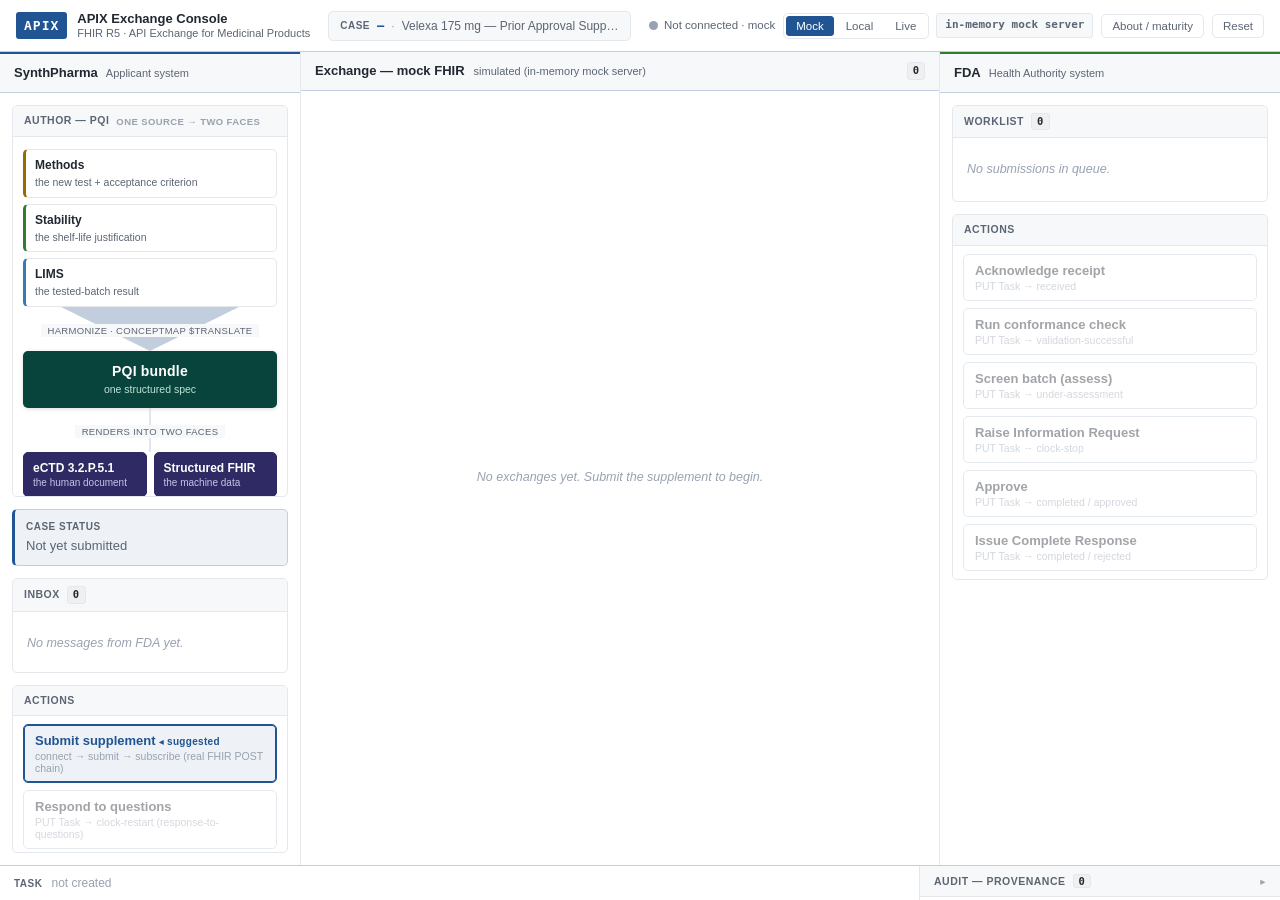
==== commit fb75df0b: "Visual restructure: the fan, the toggle, dramatic fail, log cleanup Build the screen around the thre" ====
--- a/index.html
+++ b/index.html
@@ -56,6 +56,11 @@
         <span class="party-role">Applicant system</span>
       </div>
       <div class="party-body">
+        <div class="panel" id="authoring-panel">
+          <div class="panel-head">Author — PQI <span class="panel-tag">one source → two faces</span></div>
+          <div class="panel-body" id="authoring-body"></div>
+        </div>
+
         <div class="case-status">
           <div class="cs-label">Case status</div>
           <div class="cs-value" id="applicant-status">Not yet submitted</div>
@@ -79,8 +84,8 @@
     <!-- ===== CENTER — Exchange (the star) ===== -->
     <section class="wire" id="exchange">
       <div class="wire-head">
-        <span class="wire-title">Exchange — live FHIR</span>
-        <span class="wire-sub">real HTTP request / response stream</span>
+        <span class="wire-title" id="wire-title">Exchange — mock FHIR</span>
+        <span class="wire-sub" id="wire-sub">simulated (in-memory mock server)</span>
         <span class="panel-count" id="exch-count">0</span>
       </div>
       <div class="wire-body" id="exch-log">
@@ -154,6 +159,7 @@
   <script src="js/client.js"></script>
   <script src="js/seed.js"></script>
   <script src="js/pqi.js"></script>
+  <script src="js/sign.js"></script>
   <script src="js/scenario.js"></script>
   <script src="js/store.js"></script>
   <script src="js/app.js"></script>
--- a/styles.css
+++ b/styles.css
@@ -285,6 +285,21 @@
 .val-banner-fail { color: #fff; background: var(--red); }
 .val-banner-pass { color: var(--green); background: var(--green-bg); border: 1px solid #c3ddc4; }
 
+/* WS1 — cryptographic integrity (sign / verify / tamper) */
+.sig-meta { font-size: 12px; color: var(--ink-soft); line-height: 1.5; margin: 8px 0 10px; }
+.sig-demo { font-size: 10px; font-weight: 700; text-transform: uppercase; letter-spacing: .4px; color: var(--amber);
+  background: var(--amber-bg); border: 1px solid #e6d49a; border-radius: 999px; padding: 1px 7px; white-space: nowrap; }
+.sig-tamper { display: flex; align-items: center; gap: 7px; font-size: 12.5px; color: var(--ink); cursor: pointer;
+  background: var(--bg-alt); border: 1px solid var(--line); border-radius: var(--radius); padding: 8px 11px; }
+.sig-tamper input { cursor: pointer; }
+.sig-altered { font-size: 12px; color: var(--red); margin: 8px 0 0; font-weight: 700; }
+.sig-row { display: flex; align-items: center; gap: 12px; margin-top: 10px; flex-wrap: wrap; }
+.sig-row .act-btn { flex: 0 0 auto; }
+.sig-verdict { font-size: 13px; font-weight: 700; }
+.sig-idle { color: var(--ink-faint); font-weight: 400; font-style: italic; }
+.sig-ok { color: var(--green); }
+.sig-bad { color: var(--red); }
+
 .fda-honesty { font-size: 12.5px; line-height: 1.55; color: var(--ink); background: var(--amber-bg);
   border: 1px solid #e6d49a; border-left: 3px solid var(--amber); border-radius: var(--radius); padding: 9px 12px; margin: 4px 0 6px; }
 
@@ -330,3 +345,74 @@
   .sb-task { border-right: none; border-bottom: 1px solid var(--line); }
   .sb-audit { flex-basis: auto; }
 }
+
+/* ============================ THE FAN (Act-1 authoring) ================= */
+.panel-tag { float: right; font-size: 9.5px; font-weight: 600; color: var(--ink-faint);
+  text-transform: uppercase; letter-spacing: .4px; padding-top: 2px; }
+#authoring-panel .panel-body { padding: 12px 10px; }
+.fan { display: flex; flex-direction: column; align-items: stretch; gap: 0; }
+.fan-srcs { display: flex; flex-direction: column; gap: 6px; }
+.src-chip { display: flex; flex-direction: column; gap: 1px; background: var(--bg);
+  border: 1px solid var(--line); border-left: 3px solid var(--ink-faint); border-radius: var(--radius);
+  padding: 6px 9px; }
+.fan-srcs .src-chip:nth-child(1) { border-left-color: var(--org-meth); }
+.fan-srcs .src-chip:nth-child(2) { border-left-color: var(--org-stab); }
+.fan-srcs .src-chip:nth-child(3) { border-left-color: var(--org-lims); }
+.src-name { font-size: 12px; font-weight: 700; color: var(--ink); }
+.src-role { font-size: 10.5px; color: var(--ink-soft); }
+.fan-arrow { position: relative; text-align: center; padding: 12px 0 11px; }
+.fan-arrow::before { content: ""; position: absolute; left: 50%; top: 0; width: 1px; height: 100%;
+  background: var(--line-strong); transform: translateX(-50%); z-index: 0; }
+.fan-arrow span { position: relative; z-index: 1; background: var(--bg-alt); padding: 1px 7px;
+  font-size: 9.5px; color: var(--ink-soft); text-transform: uppercase; letter-spacing: .3px; }
+.fan-converge::before { clip-path: polygon(0 0, 100% 0, 50% 100%); background: var(--line-strong); width: 70%; }
+.fan-bundle { text-align: center; background: #08443b; color: #fff; border-radius: var(--radius);
+  padding: 10px 8px; box-shadow: 0 1px 4px rgba(0,0,0,.14); }
+.fan-bundle-t { display: block; font-size: 14px; font-weight: 800; letter-spacing: .2px; }
+.fan-bundle-s { display: block; font-size: 10.5px; color: #bfe3da; }
+.fan-faces { display: grid; grid-template-columns: 1fr 1fr; gap: 7px; }
+.face-card { display: flex; flex-direction: column; gap: 2px; text-align: left; cursor: pointer;
+  font-family: inherit; background: #2f2a64; color: #fff; border: 1px solid #2f2a64;
+  border-radius: var(--radius); padding: 8px 9px; transition: transform .08s, box-shadow .12s; }
+.face-card span { font-size: 12px; font-weight: 700; }
+.face-card em { font-size: 10px; font-style: normal; color: #c7c3e8; }
+.face-card:hover { transform: translateY(-1px); box-shadow: 0 2px 8px rgba(47,42,100,.3); }
+
+/* ===================== DOCUMENT ⇄ FHIR TOGGLE (the PQI proof) =========== */
+.face-toggle { display: inline-flex; border: 1px solid var(--line-strong); border-radius: var(--radius);
+  overflow: hidden; margin-bottom: 8px; }
+.face-opt { font-family: inherit; font-size: 12px; font-weight: 600; cursor: pointer;
+  background: var(--bg); color: var(--ink-soft); border: none; padding: 7px 13px; }
+.face-opt + .face-opt { border-left: 1px solid var(--line); }
+.face-opt.on { background: var(--navy); color: #fff; }
+.face-caption { font-size: 12px; color: var(--ink-soft); margin: 0 0 10px; }
+.face-view { border: 1px solid var(--line); border-radius: var(--radius); padding: 12px; background: var(--bg); }
+.spec-hl { background: #fff1c2; color: var(--navy); font-weight: 800; padding: 0 4px;
+  border-radius: 3px; box-shadow: inset 0 -2px 0 #ffd95e; }
+/* Make the SAME value pop in the Document face too. */
+.face-doc .ectd-table .row-changed .diff-new { background: #fff1c2; padding: 0 4px; border-radius: 3px;
+  box-shadow: inset 0 -2px 0 #ffd95e; }
+.row-badge { display: inline-block; font-size: 9px; font-weight: 800; letter-spacing: .5px;
+  color: #fff; background: var(--navy); border-radius: 3px; padding: 0 4px; margin-left: 4px; vertical-align: 1px; }
+.face-fhir { font-size: 12.5px; }
+.ff-head { font-family: ui-monospace, SFMono-Regular, Menlo, monospace; font-size: 11.5px;
+  color: var(--ink-soft); border-bottom: 1px solid var(--line); padding-bottom: 6px; margin-bottom: 8px; }
+.ff-row { display: flex; justify-content: space-between; gap: 12px; padding: 4px 0; border-bottom: 1px dotted var(--line); }
+.ff-k { font-family: ui-monospace, SFMono-Regular, Menlo, monospace; font-size: 11px; color: var(--ink-faint); }
+.ff-derive { margin-top: 10px; background: var(--bg-alt); border: 1px solid var(--line);
+  border-left: 3px solid var(--navy); border-radius: var(--radius); padding: 9px 11px; font-size: 12.5px; line-height: 1.6; }
+.ff-derive-note { display: block; font-size: 11px; color: var(--ink-soft); margin-top: 3px; }
+.ff-derive-note em { font-style: italic; }
+.face-fhir .link-btn { margin-top: 9px; }
+
+/* ===================== EXCHANGE — collapsed $translate group ============ */
+.xrow-group .xrow-method { background: #5b4b8a; }
+.xg-item { display: flex; align-items: center; gap: 8px; padding: 3px 0 3px 4px; font-size: 12px; }
+.xg-item code { background: var(--box-bg); border-radius: 3px; padding: 0 5px; color: var(--ink); }
+.xg-arr { color: var(--ink-faint); }
+
+/* ===================== DRAMATIC FAIL (the compute proof) ================ */
+.val-banner-fail { font-size: 13.5px; letter-spacing: .2px; box-shadow: 0 1px 4px rgba(179,38,30,.28);
+  display: flex; align-items: center; gap: 7px; }
+.val-banner-fail::before { content: "\2715"; font-weight: 800; font-size: 14px; }
+.val-table .val-fail-row td.fail { background: var(--red); color: #fff; }
